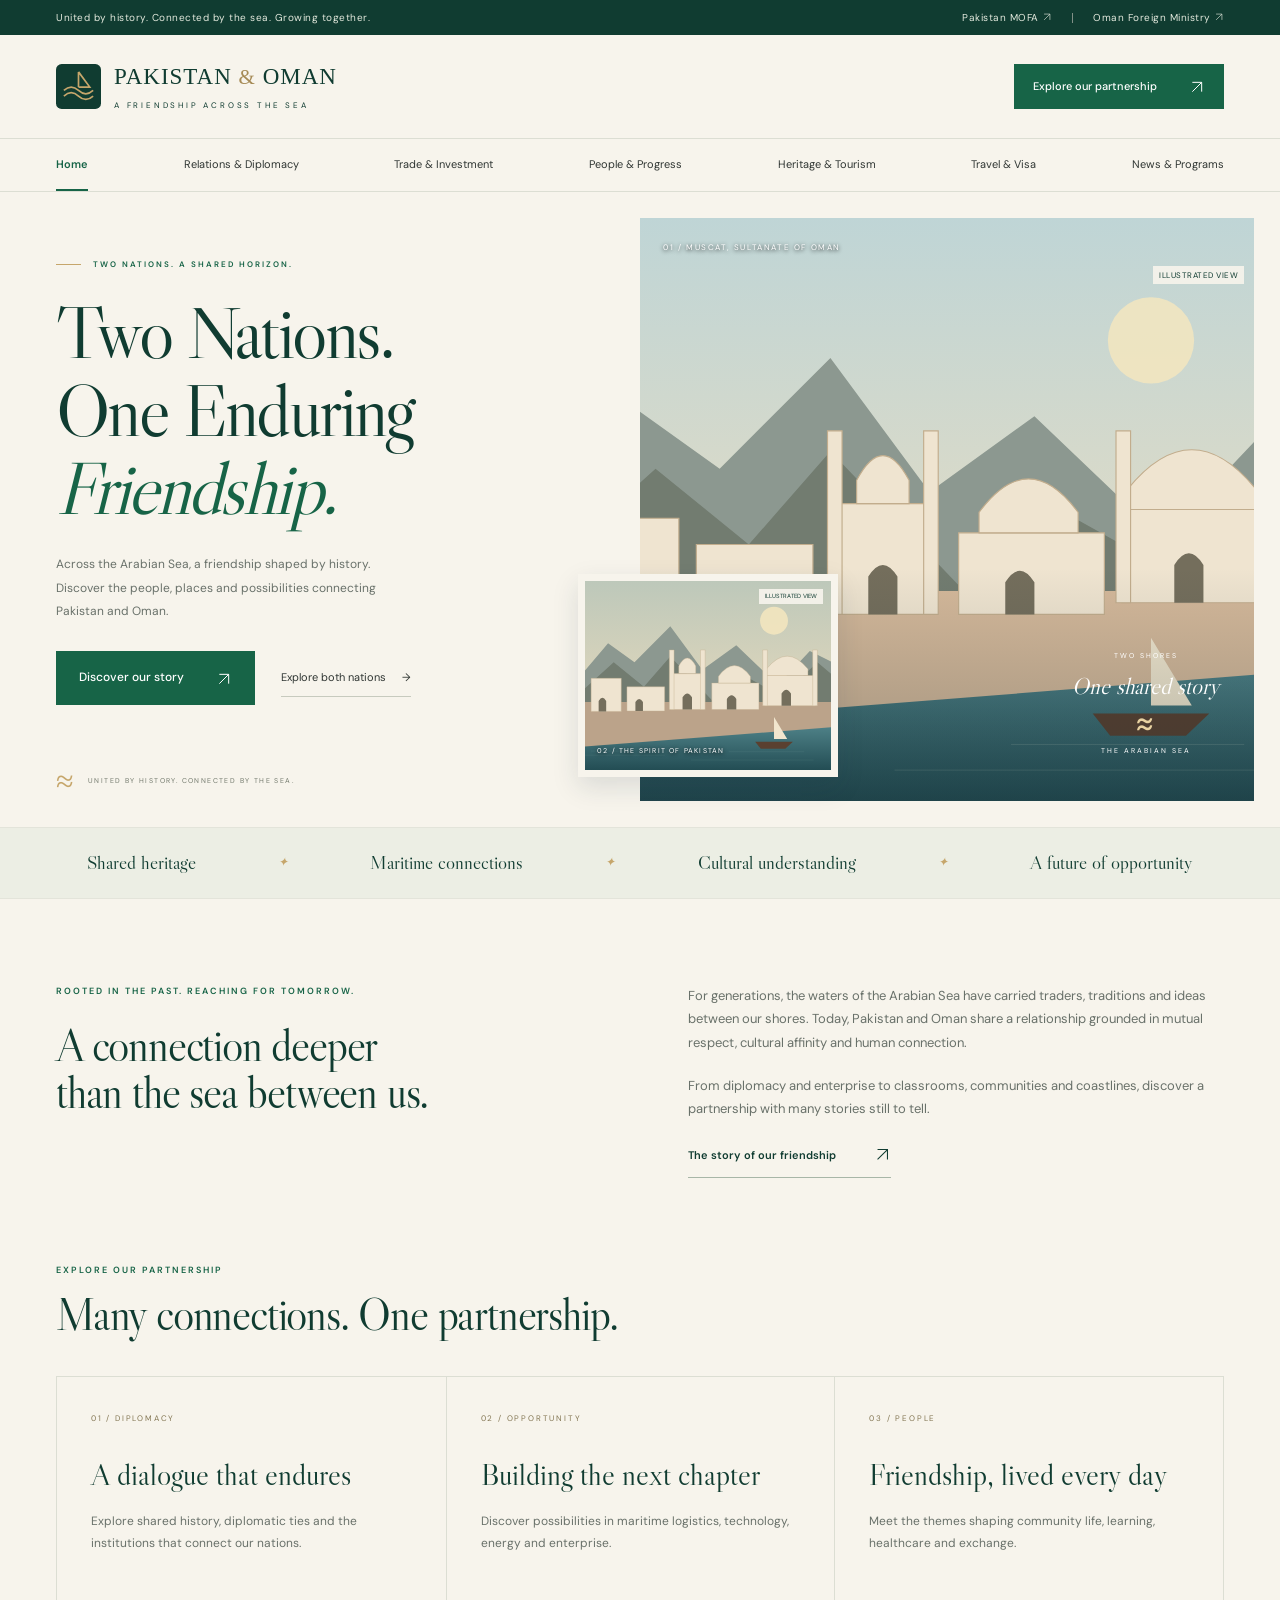
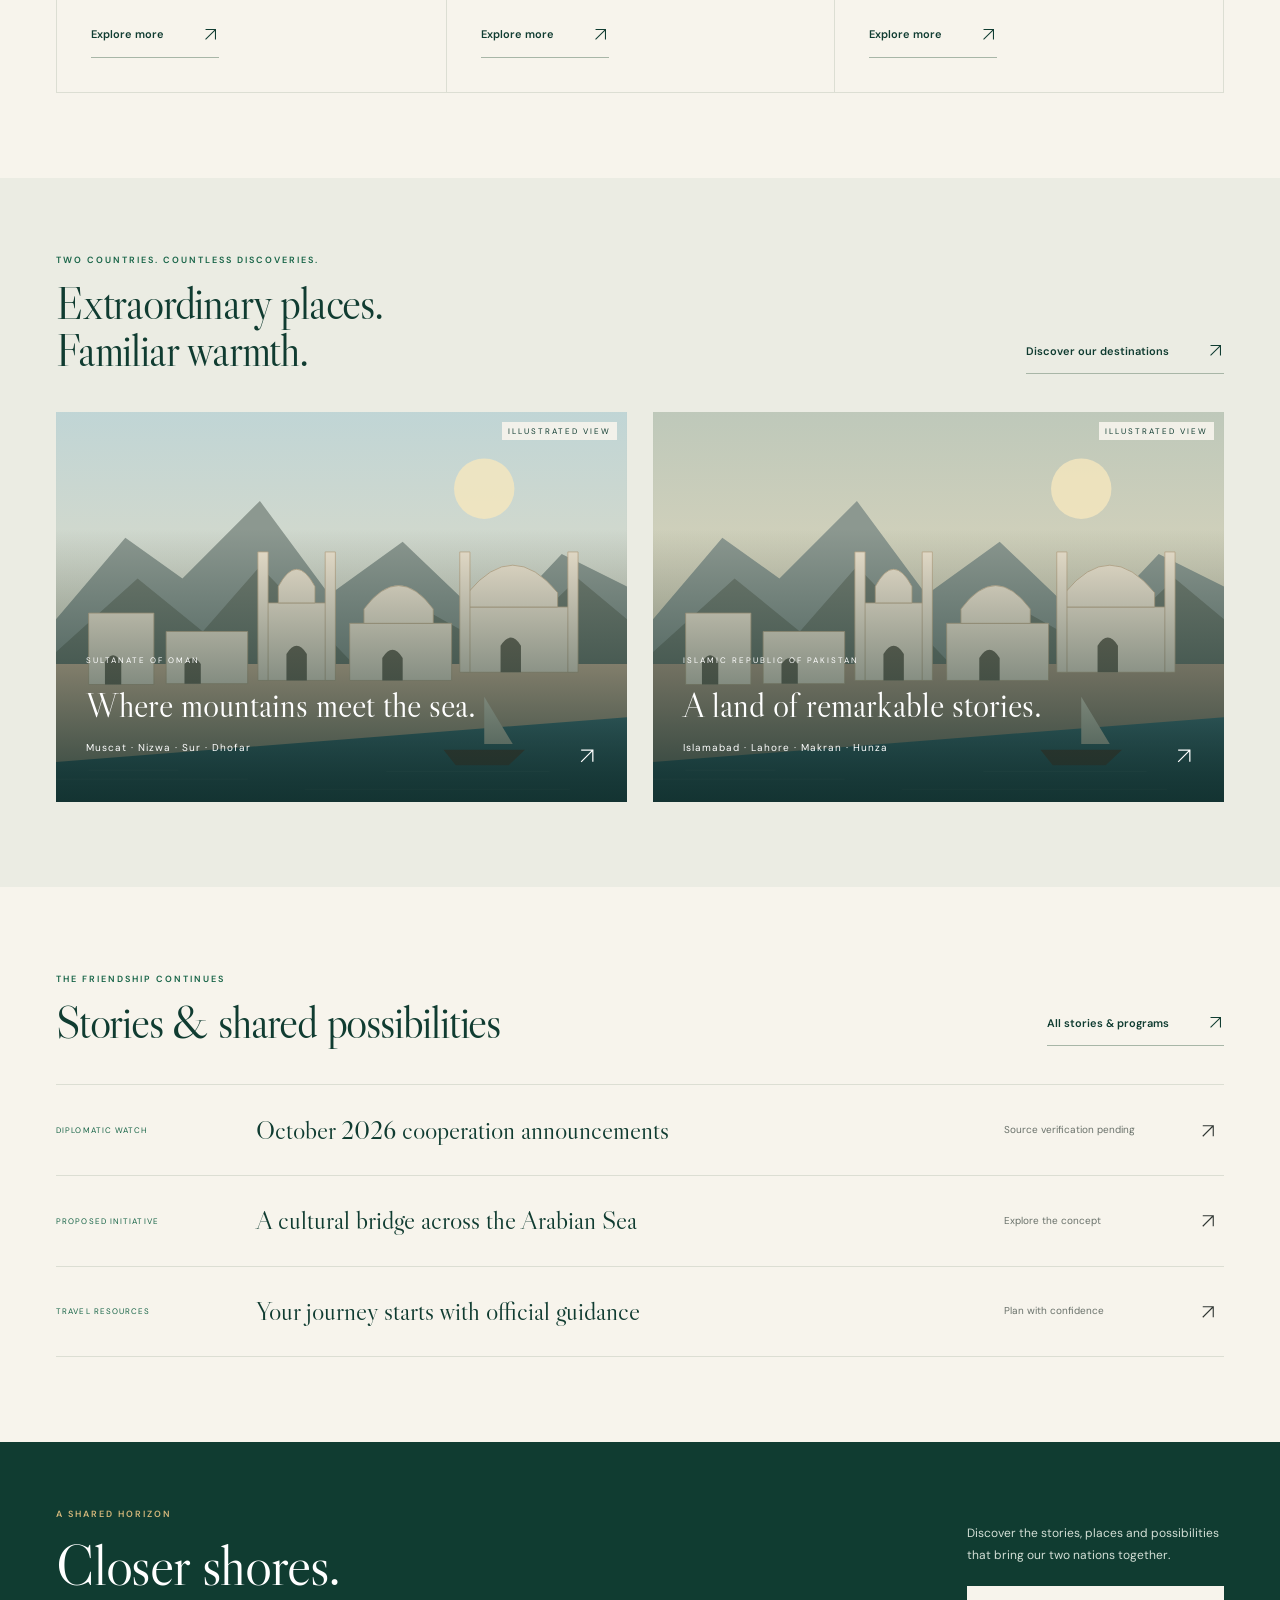
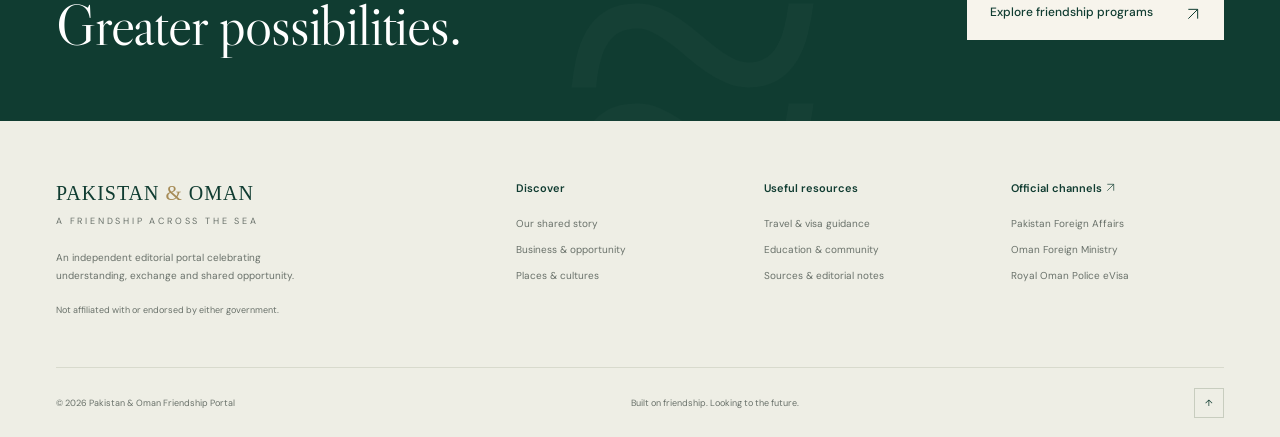
==== index.html @ 0f3b19cf "Build seven-page Pakistan–Oman friendship portal" ====
<!doctype html><html lang="en"><head><meta charset="utf-8"><meta name="viewport" content="width=device-width,initial-scale=1"><meta name="description" content="Explore Pakistan and Oman: shared history, culture, travel and opportunities across the Arabian Sea."><meta name="theme-color" content="#103C31"><title>A Friendship Across the Sea | Pakistan & Oman</title><link rel="icon" href="assets/favicon.svg" type="image/svg+xml"><link rel="preconnect" href="https://fonts.googleapis.com"><link rel="preconnect" href="https://fonts.gstatic.com" crossorigin><link href="https://fonts.googleapis.com/css2?family=DM+Sans:wght@400;450;500;600;700&family=Libre+Caslon+Display&display=swap" rel="stylesheet"><link rel="stylesheet" href="assets/style.css"><script src="assets/site.js" defer></script></head><body><a class="skip" href="#main">Skip to content</a><div class="topbar"><div class="wrap"><span>United by history. Connected by the sea. Growing together.</span><span class="official"><a href="https://mofa.gov.pk/">Pakistan MOFA <svg class="arrow-icon" viewBox="0 0 24 24" aria-hidden="true" fill="none" stroke="currentColor" stroke-width="1.5"><path d="M5 19 19 5M5 5h14v14"/></svg></a><i></i><a href="https://www.fm.gov.om/">Oman Foreign Ministry <svg class="arrow-icon" viewBox="0 0 24 24" aria-hidden="true" fill="none" stroke="currentColor" stroke-width="1.5"><path d="M5 19 19 5M5 5h14v14"/></svg></a></span></div></div><header><div class="wrap masthead"><a class="brand" href="index.html" aria-label="Pakistan and Oman home"><img src="assets/favicon.svg" width="45" height="45" alt=""><span>PAKISTAN <em>&</em> OMAN<small>A FRIENDSHIP ACROSS THE SEA</small></span></a><a class="button header-cta" href="relations.html">Explore our partnership <span><svg class="arrow-icon" viewBox="0 0 24 24" aria-hidden="true" fill="none" stroke="currentColor" stroke-width="1.5"><path d="M5 19 19 5M5 5h14v14"/></svg></span></a><button class="menu-button" aria-expanded="false" aria-controls="navigation">Menu <span>☰</span></button></div><nav id="navigation" aria-label="Main navigation"><div class="wrap"><a href="index.html" aria-current="page">Home</a><a href="relations.html">Relations & Diplomacy</a><a href="trade.html">Trade & Investment</a><a href="people.html">People & Progress</a><a href="heritage.html">Heritage & Tourism</a><a href="travel.html">Travel & Visa</a><a href="news.html">News & Programs</a></div></nav></header><main id="main"><section class="hero"><div class="hero-copy"><p class="eyebrow"><span class="line"></span> TWO NATIONS. A SHARED HORIZON.</p><h1>Two Nations.<br>One Enduring<br><em>Friendship.</em></h1><p>Across the Arabian Sea, a friendship shaped by history.<br class="desktop"> Discover the people, places and possibilities connecting<br class="desktop"> Pakistan and Oman.</p><div class="hero-buttons"><a class="button" href="relations.html">Discover our story <span><svg class="arrow-icon" viewBox="0 0 24 24" aria-hidden="true" fill="none" stroke="currentColor" stroke-width="1.5"><path d="M5 19 19 5M5 5h14v14"/></svg></span></a><a class="plain-link" href="heritage.html">Explore both nations <span>→</span></a></div><div class="hero-note"><span class="mini-wave">≈</span><span>UNITED BY HISTORY. CONNECTED BY THE SEA.</span></div></div><div class="hero-visual"><img class="hero-main" src="https://images.unsplash.com/photo-1505415879449-f158638f1af7?auto=format&fit=crop&w=1600&q=85" data-fallback="assets/oman-fallback.svg" alt="Muscat’s coastal architecture and surrounding mountains" width="1400" height="1000" loading="eager"><span class="photo-label">01 / MUSCAT, SULTANATE OF OMAN</span><div class="inset-photo"><img class="" src="https://images.unsplash.com/photo-1589320011103-19c648a3f6f3?auto=format&fit=crop&w=1600&q=85" data-fallback="assets/pakistan-fallback.svg" alt="Architecture and landscape of Pakistan" width="1400" height="1000" loading="eager"><span>02 / THE SPIRIT OF PAKISTAN</span></div><div class="sea-stamp">TWO SHORES<br><b>One shared story</b><span>≈</span>THE ARABIAN SEA</div></div></section><div class="values-strip"><div class="wrap"><span>Shared heritage</span><i>✦</i><span>Maritime connections</span><i>✦</i><span>Cultural understanding</span><i>✦</i><span>A future of opportunity</span></div></div><section class="section wrap story"><div><p class="eyebrow">ROOTED IN THE PAST. REACHING FOR TOMORROW.</p><h2>A connection deeper<br>than the sea between us.</h2></div><div><p>For generations, the waters of the Arabian Sea have carried traders, traditions and ideas between our shores. Today, Pakistan and Oman share a relationship grounded in mutual respect, cultural affinity and human connection.</p><p>From diplomacy and enterprise to classrooms, communities and coastlines, discover a partnership with many stories still to tell.</p><a class="text-link" href="relations.html">The story of our friendship <span><svg class="arrow-icon" viewBox="0 0 24 24" aria-hidden="true" fill="none" stroke="currentColor" stroke-width="1.5"><path d="M5 19 19 5M5 5h14v14"/></svg></span></a></div></section><section class="section wrap"><div class="section-heading"><div><p class="eyebrow">EXPLORE OUR PARTNERSHIP</p><h2>Many connections. One partnership.</h2></div></div><div class="cards"><article class="topic-card"><span class="card-number">01 / DIPLOMACY</span><h3>A dialogue that endures</h3><p>Explore shared history, diplomatic ties and the institutions that connect our nations.</p><a class="text-link" href="relations.html">Explore more <span><svg class="arrow-icon" viewBox="0 0 24 24" aria-hidden="true" fill="none" stroke="currentColor" stroke-width="1.5"><path d="M5 19 19 5M5 5h14v14"/></svg></span></a></article><article class="topic-card"><span class="card-number">02 / OPPORTUNITY</span><h3>Building the next chapter</h3><p>Discover possibilities in maritime logistics, technology, energy and enterprise.</p><a class="text-link" href="trade.html">Explore more <span><svg class="arrow-icon" viewBox="0 0 24 24" aria-hidden="true" fill="none" stroke="currentColor" stroke-width="1.5"><path d="M5 19 19 5M5 5h14v14"/></svg></span></a></article><article class="topic-card"><span class="card-number">03 / PEOPLE</span><h3>Friendship, lived every day</h3><p>Meet the themes shaping community life, learning, healthcare and exchange.</p><a class="text-link" href="people.html">Explore more <span><svg class="arrow-icon" viewBox="0 0 24 24" aria-hidden="true" fill="none" stroke="currentColor" stroke-width="1.5"><path d="M5 19 19 5M5 5h14v14"/></svg></span></a></article></div></section><section class="destination-section"><div class="wrap"><div class="section-heading"><div><p class="eyebrow">TWO COUNTRIES. COUNTLESS DISCOVERIES.</p><h2>Extraordinary places.<br>Familiar warmth.</h2></div><a class="text-link" href="heritage.html">Discover our destinations <span><svg class="arrow-icon" viewBox="0 0 24 24" aria-hidden="true" fill="none" stroke="currentColor" stroke-width="1.5"><path d="M5 19 19 5M5 5h14v14"/></svg></span></a></div><div class="destination-grid"><a class="destination" href="heritage.html#oman"><img class="" src="https://images.unsplash.com/photo-1505415879449-f158638f1af7?auto=format&fit=crop&w=1600&q=85" data-fallback="assets/oman-fallback.svg" alt="Muscat’s coastal architecture and surrounding mountains" width="1400" height="1000" loading="lazy"><div><span>SULTANATE OF OMAN</span><h3>Where mountains meet the sea.</h3><p>Muscat · Nizwa · Sur · Dhofar <b><svg class="arrow-icon" viewBox="0 0 24 24" aria-hidden="true" fill="none" stroke="currentColor" stroke-width="1.5"><path d="M5 19 19 5M5 5h14v14"/></svg></b></p></div></a><a class="destination" href="heritage.html#pakistan"><img class="" src="https://images.unsplash.com/photo-1589320011103-19c648a3f6f3?auto=format&fit=crop&w=1600&q=85" data-fallback="assets/pakistan-fallback.svg" alt="Architecture and landscape of Pakistan" width="1400" height="1000" loading="lazy"><div><span>ISLAMIC REPUBLIC OF PAKISTAN</span><h3>A land of remarkable stories.</h3><p>Islamabad · Lahore · Makran · Hunza <b><svg class="arrow-icon" viewBox="0 0 24 24" aria-hidden="true" fill="none" stroke="currentColor" stroke-width="1.5"><path d="M5 19 19 5M5 5h14v14"/></svg></b></p></div></a></div></div></section><section class="section wrap"><div class="section-heading"><div><p class="eyebrow">THE FRIENDSHIP CONTINUES</p><h2>Stories & shared possibilities</h2></div><a class="text-link" href="news.html">All stories & programs <span><svg class="arrow-icon" viewBox="0 0 24 24" aria-hidden="true" fill="none" stroke="currentColor" stroke-width="1.5"><path d="M5 19 19 5M5 5h14v14"/></svg></span></a></div><div class="news-list"><a href="news.html#agreement"><span class="news-type">DIPLOMATIC WATCH</span><h3>October 2026 cooperation announcements</h3><span>Source verification pending</span><b><svg class="arrow-icon" viewBox="0 0 24 24" aria-hidden="true" fill="none" stroke="currentColor" stroke-width="1.5"><path d="M5 19 19 5M5 5h14v14"/></svg></b></a><a href="news.html#programs"><span class="news-type">PROPOSED INITIATIVE</span><h3>A cultural bridge across the Arabian Sea</h3><span>Explore the concept</span><b><svg class="arrow-icon" viewBox="0 0 24 24" aria-hidden="true" fill="none" stroke="currentColor" stroke-width="1.5"><path d="M5 19 19 5M5 5h14v14"/></svg></b></a><a href="travel.html"><span class="news-type">TRAVEL RESOURCES</span><h3>Your journey starts with official guidance</h3><span>Plan with confidence</span><b><svg class="arrow-icon" viewBox="0 0 24 24" aria-hidden="true" fill="none" stroke="currentColor" stroke-width="1.5"><path d="M5 19 19 5M5 5h14v14"/></svg></b></a></div></section></main><section class="closing"><div class="wrap"><div><p class="eyebrow">A SHARED HORIZON</p><h2>Closer shores.<br>Greater possibilities.</h2></div><div><p>Discover the stories, places and possibilities<br>that bring our two nations together.</p><a class="button light" href="news.html#programs">Explore friendship programs <span><svg class="arrow-icon" viewBox="0 0 24 24" aria-hidden="true" fill="none" stroke="currentColor" stroke-width="1.5"><path d="M5 19 19 5M5 5h14v14"/></svg></span></a></div></div></section><footer><div class="wrap footer-grid"><div><a class="brand" href="index.html"><span>PAKISTAN <em>&</em> OMAN<small>A FRIENDSHIP ACROSS THE SEA</small></span></a><p>An independent editorial portal celebrating<br>understanding, exchange and shared opportunity.</p><small>Not affiliated with or endorsed by either government.</small></div><div><h3>Discover</h3><a href="relations.html">Our shared story</a><a href="trade.html">Business & opportunity</a><a href="heritage.html">Places & cultures</a></div><div><h3>Useful resources</h3><a href="travel.html">Travel & visa guidance</a><a href="people.html">Education & community</a><a href="news.html#sources">Sources & editorial notes</a></div><div><h3>Official channels <svg class="arrow-icon" viewBox="0 0 24 24" aria-hidden="true" fill="none" stroke="currentColor" stroke-width="1.5"><path d="M5 19 19 5M5 5h14v14"/></svg></h3><a href="https://mofa.gov.pk/">Pakistan Foreign Affairs</a><a href="https://www.fm.gov.om/">Oman Foreign Ministry</a><a href="https://evisa.rop.gov.om/">Royal Oman Police eVisa</a></div></div><div class="wrap footer-bottom"><span>© 2026 Pakistan & Oman Friendship Portal</span><span>Built on friendship. Looking to the future.</span><button class="back-top" aria-label="Back to top">↑</button></div></footer></body></html>
---- assets/style.css ----
:root{--green:#176447;--dark:#103c31;--ivory:#f7f4ec;--gold:#c6a66b;--navy:#172c43;--text:#303633;--muted:#69716a;--line:#dcded3;--serif:'Libre Caslon Display',Georgia,serif;--sans:'DM Sans',Arial,sans-serif}*{box-sizing:border-box}html{scroll-behavior:smooth;scroll-padding-top:25px}body{margin:0;background:var(--ivory);color:var(--text);font-family:var(--sans);font-size:15px;line-height:1.8}a{color:inherit;text-decoration:none}button,input{font:inherit}button,a,input{touch-action:manipulation}button{cursor:pointer}a:focus-visible,button:focus-visible,input:focus-visible,summary:focus-visible{outline:3px solid var(--gold);outline-offset:5px}a:hover{color:var(--green)}p{margin:0 0 20px}h1,h2,h3{font-weight:400;line-height:1.05;margin:0;font-family:var(--serif);color:var(--dark)}h1{font-size:clamp(56px,5.8vw,90px);letter-spacing:-2.6px}h2{font-size:clamp(38px,3.5vw,56px);letter-spacing:-1.2px}h3{font-size:30px;line-height:1.2}small{font-size:11px}.wrap{width:calc(100% - 112px);max-width:1320px;margin:auto}.skip{position:fixed;top:-100px;left:20px;padding:10px;background:white;z-index:100}.skip:focus{top:10px}.topbar{background:var(--dark);color:#e4eade;font-size:10px;letter-spacing:.5px}.topbar .wrap{display:flex;justify-content:space-between;align-items:center;min-height:35px}.official{display:flex;gap:20px;align-items:center}.official i{height:10px;width:1px;background:#819087}.official a:hover{color:#dbc28e}.masthead{display:flex;justify-content:space-between;align-items:center;min-height:103px}.brand{display:flex;align-items:center;gap:13px;line-height:1.2;font-family:Georgia,serif;font-size:23px;letter-spacing:1px;color:var(--dark)}.brand img{border-radius:0}.brand em{color:#a68b56;font-style:normal;font-size:21px}.brand small{display:block;font:8px var(--sans);letter-spacing:2.8px;margin-top:9px}.button{display:inline-flex;align-items:center;justify-content:space-between;gap:32px;background:var(--green);color:white;font-size:12px;font-weight:500;padding:15px 22px;border:1px solid var(--green);transition:background .2s}.button:hover{background:var(--dark);color:white}.button span{font-size:19px;line-height:1}.header-cta{font-size:11px;padding:12px 18px}nav{border-top:1px solid var(--line);border-bottom:1px solid var(--line)}nav .wrap{display:flex;justify-content:space-between;gap:16px}nav a{font-size:11px;padding:16px 0;position:relative;white-space:nowrap}nav a[aria-current]{color:var(--green);font-weight:600}nav a[aria-current]:after{position:absolute;bottom:0;left:0;right:0;height:2px;background:var(--green);content:''}.menu-button{display:none}.hero{max-width:1600px;margin:auto;display:grid;grid-template-columns:1fr 1fr;min-height:635px;overflow:hidden}.hero-copy{padding:66px 30px 30px max(56px,calc((100vw - 1320px)/2));display:flex;flex-direction:column;align-items:flex-start}.eyebrow{font-size:9px;font-weight:600;letter-spacing:2px;line-height:1.7;color:var(--green);margin-bottom:23px}.hero .eyebrow{font-size:8px;display:flex;gap:12px;align-items:center}.line{height:1px;width:25px;background:var(--gold)}.hero h1{margin:0 0 25px}.hero h1 em{font-weight:400;color:var(--green)}.hero-copy>p:not(.eyebrow){font-size:12px;line-height:1.95;color:var(--muted)}.hero-buttons{display:flex;align-items:center;gap:26px;margin-top:8px}.plain-link{font-size:11px;border-bottom:1px solid #c7cabe;padding:8px 0;display:flex;gap:16px}.hero-note{display:flex;gap:13px;align-items:center;font-size:7px;letter-spacing:1.4px;margin-top:auto;padding-top:28px;color:#737a6d}.mini-wave{font-family:Georgia;font-size:32px;color:var(--gold);line-height:1}.hero-visual{position:relative;margin:26px 26px 26px 0;min-height:580px;background:#aac0b6}.hero-main{width:100%;height:100%;position:absolute;object-fit:cover}.hero-visual:after{content:'';position:absolute;inset:0;background:linear-gradient(transparent 60%,#152b304a);pointer-events:none}.photo-label{position:absolute;top:22px;left:23px;color:#fff;font-size:8px;letter-spacing:1.6px;text-shadow:0 1px 4px #000;z-index:1}.inset-photo{position:absolute;left:-62px;bottom:24px;width:260px;height:203px;border:7px solid var(--ivory);z-index:2;box-shadow:0 10px 25px #172c4320}.inset-photo img{width:100%;height:100%;object-fit:cover}.inset-photo span{position:absolute;bottom:12px;left:12px;font-size:7px;letter-spacing:1.2px;color:#fff;text-shadow:0 1px 4px #000}.sea-stamp{position:absolute;bottom:43px;right:35px;z-index:2;display:flex;align-items:center;flex-direction:column;color:white;font-size:7px;letter-spacing:2px}.sea-stamp b{font:italic 23px var(--serif);letter-spacing:0;margin-top:9px}.sea-stamp span{font-size:35px;color:#e9d3a2;line-height:1.3}.values-strip{background:#eceee4;border-top:1px solid #e3e4da;border-bottom:1px solid #e3e4da}.values-strip .wrap{min-height:70px;display:flex;justify-content:space-around;align-items:center;gap:20px}.values-strip span{font:19px var(--serif);color:var(--dark)}.values-strip i{color:var(--gold);font-size:12px}.section{padding-top:85px;padding-bottom:85px}.story{display:grid;grid-template-columns:1fr 1fr;gap:95px}.story p{font-size:13px;color:var(--muted)}.story .eyebrow{font-size:9px;color:var(--green)}.story h2{margin-bottom:25px}.text-link{font-size:11px;font-weight:600;display:inline-flex;gap:38px;align-items:center;border-bottom:1px solid #a8b6a7;padding-bottom:6px;color:var(--dark)}.text-link span{font-size:17px}.section-heading{display:flex;align-items:flex-end;justify-content:space-between;gap:35px;margin-bottom:38px}.section-heading .eyebrow{margin-bottom:12px}.cards{display:grid;grid-template-columns:repeat(3,1fr);border:1px solid var(--line)}.topic-card{padding:34px;display:flex;align-items:flex-start;flex-direction:column;min-height:315px}.topic-card+.topic-card{border-left:1px solid var(--line)}.card-number{font-size:8px;letter-spacing:1.8px;color:#837653;margin-bottom:32px}.topic-card h3{font-size:30px;margin-bottom:18px}.topic-card p{font-size:12px;color:var(--muted);margin-bottom:25px}.topic-card .text-link{margin-top:auto}.story+.section{padding-top:0}.destination-section{padding:75px 0 85px;background:#ebece3}.destination-grid{display:grid;grid-template-columns:1fr 1fr;gap:26px}.destination{position:relative;overflow:hidden;min-height:390px;background:#3d6057;color:white}.destination img{position:absolute;width:100%;height:100%;object-fit:cover;transition:transform .6s}.destination:hover img{transform:scale(1.035)}.destination:after{content:'';position:absolute;inset:0;background:linear-gradient(transparent 30%,#102e2bd9)}.destination>div{position:absolute;bottom:27px;left:30px;right:30px;z-index:1}.destination span{font-size:8px;letter-spacing:2px}.destination h3{font-size:34px;margin:13px 0;color:white}.destination p{font-size:10px;margin:0;letter-spacing:1px}.destination b{float:right;font-size:20px}.destination:hover{color:white}.news-list{border-top:1px solid var(--line)}.news-list>a{display:grid;grid-template-columns:180px 1fr 175px 25px;gap:20px;align-items:center;padding:25px 0;border-bottom:1px solid var(--line)}.news-type{font-size:8px;letter-spacing:1.1px;color:var(--green)}.news-list h3{font-size:26px}.news-list a>span:nth-last-child(2){font-size:10px;color:var(--muted)}.news-list b{font-size:22px;font-weight:400}.closing{background:var(--dark);color:#d3dfd6;padding:65px 0;position:relative;overflow:hidden}.closing:after{content:'≈';font-family:Georgia;position:absolute;font-size:500px;color:#ffffff05;right:35%;top:-200px;pointer-events:none}.closing .wrap{display:flex;align-items:center;justify-content:space-between;position:relative;z-index:1}.closing .eyebrow{color:#d3b77b;margin-bottom:14px}.closing h2{color:white;font-size:57px}.closing p:not(.eyebrow){font-size:12px}.light{background:var(--ivory);color:var(--dark);border-color:var(--ivory)}.light:hover{background:#e4dbc4;color:var(--dark)}footer{background:#eeeee5;padding-top:60px}.footer-grid{display:grid;grid-template-columns:2fr 1fr 1fr 1fr;gap:35px;padding-bottom:45px}.footer-grid .brand{font-size:20px}.footer-grid p{font-size:10px;color:var(--muted);margin:22px 0 10px}.footer-grid small{font-size:9px;color:var(--muted)}.footer-grid h3{font:600 11px var(--sans);margin-bottom:20px}.footer-grid>div>a:not(.brand){display:block;font-size:10px;color:var(--muted);margin:8px 0}.footer-bottom{border-top:1px solid #d8dacd;min-height:70px;display:flex;align-items:center;justify-content:space-between;font-size:9px;color:var(--muted)}.back-top{background:transparent;border:1px solid #c8cdbf;width:30px;height:30px;color:var(--dark)}.page-intro{padding-top:75px;padding-bottom:65px}.page-intro h1{font-size:clamp(54px,6.3vw,88px);margin-bottom:30px}.lead{font-size:17px;color:var(--muted);max-width:700px}.feature-split{display:grid;grid-template-columns:1fr 1fr;gap:70px;align-items:center;padding-bottom:35px}.feature-image{height:420px;background:#c6d5c9;position:relative}.feature-image img{width:100%;height:100%;object-fit:cover}.feature-split h2{margin-bottom:25px}.feature-split p:not(.eyebrow){font-size:13px;color:var(--muted)}.timeline{display:grid;grid-template-columns:repeat(3,1fr);gap:40px;margin-top:45px;border-top:1px solid var(--gold)}.timeline article{padding-top:25px;position:relative}.timeline article:before{content:'';position:absolute;top:-5px;left:0;background:var(--gold);width:9px;height:9px;border-radius:50%}.timeline span{font-size:10px;letter-spacing:2px;color:#927b4d}.timeline h3{margin:16px 0;font-size:28px}.timeline p{font-size:13px;color:var(--muted)}.notice{padding:35px 40px;border-left:3px solid var(--gold);background:#eeece1;margin-top:10px;margin-bottom:75px}.notice h2,.notice h3{margin-bottom:20px}.notice p{font-size:13px;max-width:950px;color:#5b645c}.notice p:last-child{margin-bottom:0}.notice .eyebrow{margin-bottom:12px}.band{background:#ebece3;padding:65px 0}.steps{padding-left:20px;margin:0;font-size:13px}.steps li{padding-left:10px;margin-bottom:20px}.steps b{display:block;color:var(--dark)}.faq{margin-top:32px;border-top:1px solid var(--line)}details{border-bottom:1px solid var(--line);padding:21px 0}summary{cursor:pointer;list-style:none;padding-right:35px;position:relative;font-size:16px;color:var(--dark)}summary::-webkit-details-marker{display:none}summary:after{content:'+';position:absolute;right:8px;top:0;font-size:22px;color:#7f896f}details[open] summary:after{content:'−'}details p{max-width:900px;margin:17px 30px 0 0;font-size:13px;color:var(--muted)}details a,.notice a,.source-box a,.story p a{color:var(--green);text-decoration:underline;text-underline-offset:3px}.filter-section{padding-bottom:20px}.filters{display:flex;gap:10px;margin-bottom:30px}.filters button{border:1px solid #c4cbbb;background:transparent;color:var(--dark);padding:10px 22px;font-size:11px}.filters .active{background:var(--dark);color:white;border-color:var(--dark)}[hidden]{display:none!important}.place-card{border:1px solid var(--line);background:#f9f7f1}.place-card img{width:100%;height:310px;object-fit:cover;display:block}.place-card>div{padding:30px}.place-card h2{font-size:39px;margin-bottom:20px}.place-card .eyebrow{margin-bottom:15px}.place-card p{font-size:13px;color:var(--muted)}.text-place{padding:38px}.place-index{font-size:9px;letter-spacing:2px;color:#8e7b51;display:block;margin-bottom:30px}.filter-status{font-size:11px;color:var(--muted);margin-top:20px}.visa-grid{display:grid;grid-template-columns:1fr 1fr;gap:25px;margin-bottom:45px}.visa-card{padding:45px;border:1px solid #ccd3c2}.visa-card h2{margin:25px 0}.visa-card p{font-size:13px;color:var(--muted)}.visa-card small{display:block;margin-top:15px;color:var(--muted);font-size:10px}.checklist{border-top:1px solid var(--line)}.checklist label{display:flex;align-items:flex-start;gap:15px;font-size:13px;padding:17px 0;border-bottom:1px solid var(--line);cursor:pointer}.checklist input{accent-color:var(--green);margin-top:5px;width:17px;height:17px;flex-shrink:0}.check-status{font-size:11px!important;margin-top:16px}.print-button{background:transparent;border-top:0;border-left:0;border-right:0;padding-left:0}.article-feature{display:grid;grid-template-columns:240px 1fr;gap:60px;padding-top:40px;padding-bottom:60px;border-top:1px solid var(--line)}.tag{display:inline-block;background:#eae5d4;color:#75623c;font-size:8px;letter-spacing:1px;padding:7px 10px}.article-meta p{font-size:10px;margin-top:20px;color:var(--muted)}.article-feature h2{margin-bottom:25px}.article-feature article>p:not(.lead):not(.eyebrow){font-size:14px;color:var(--muted)}.source-box{padding:25px;border:1px solid var(--line);margin-top:30px}.source-box h3{font-size:25px;margin-bottom:15px}.source-box a{display:block;font-size:12px;margin:5px 0}.section-description{max-width:650px;font-size:13px;color:var(--muted);margin:25px 0 30px}.fallback-badge{position:absolute;right:10px;top:10px;background:#f7f4eceb;color:var(--dark);padding:2px 6px;z-index:4;font-size:8px;letter-spacing:.5px}.place-card{position:relative}.hero-visual>.fallback-badge{top:48px}.inset-photo .fallback-badge{font-size:6px;top:8px;bottom:auto;left:auto;right:8px;color:var(--dark);text-shadow:none;letter-spacing:0}.image-fallback{object-fit:cover}
@media(min-width:1600px){.hero-copy{padding-left:100px}}@media(max-width:1100px){.wrap{width:calc(100% - 64px)}.hero-copy{padding-left:32px;padding-top:55px}.hero h1{font-size:72px}.hero-visual{margin-right:20px}.hero-buttons{gap:15px}.hero-buttons .button{gap:15px}.inset-photo{left:-25px;width:220px;height:180px}.sea-stamp{right:18px;bottom:225px}.desktop{display:none}.story{gap:50px}nav a{font-size:10px}.topic-card{padding:25px}.news-list>a{grid-template-columns:150px 1fr 130px 20px}.news-list h3{font-size:23px}.footer-grid{gap:20px}.brand{font-size:21px}}@media(max-width:800px){.topbar .wrap{justify-content:center;min-height:30px}.official{display:none}.masthead{min-height:82px}.header-cta{display:none}.menu-button{display:flex;gap:15px;align-items:center;background:transparent;border:0;color:var(--dark);font-size:12px}.menu-button span{font-size:21px}nav{display:none}nav.open{display:block}nav .wrap{flex-direction:column;gap:0;padding-top:8px;padding-bottom:8px}nav a{font-size:13px;padding:11px 0}nav a[aria-current]:after{right:auto;width:25px}.hero{grid-template-columns:1fr 1fr;min-height:560px}.hero h1{font-size:60px}.hero-copy{padding-top:40px;padding-right:18px}.hero-copy .eyebrow{font-size:7px;letter-spacing:1px}.hero-buttons{align-items:flex-start;flex-direction:column;gap:7px}.hero-note{font-size:6px}.hero-visual{min-height:520px;margin:18px 18px 18px 0}.inset-photo{width:180px;height:155px;left:-12px}.hero-copy>p:not(.eyebrow){font-size:11px}.values-strip .wrap{gap:10px}.values-strip span{font-size:15px}.values-strip i{font-size:8px}.section{padding-top:60px;padding-bottom:60px}.story{gap:35px}.story h2{font-size:37px}.cards{grid-template-columns:1fr}.topic-card{min-height:0;padding:28px}.topic-card+.topic-card{border-left:0;border-top:1px solid var(--line)}.card-number{margin-bottom:18px}.topic-card p{max-width:600px}.topic-card h3{font-size:31px}.section-heading{gap:20px}.section-heading>.text-link{white-space:nowrap;font-size:10px;gap:12px}.destination{min-height:340px}.destination>div{left:20px;right:20px}.destination h3{font-size:28px}.news-list>a{grid-template-columns:120px 1fr 20px;gap:12px}.news-list a>span:nth-last-child(2){display:none}.closing h2{font-size:46px}.closing .wrap{gap:30px}.footer-grid{grid-template-columns:2fr 1fr 1fr}.footer-grid>div:last-child{grid-column:2/4}.feature-split{gap:35px}.feature-image{height:360px}.feature-split h2{font-size:38px}.timeline{gap:25px}.timeline h3{font-size:25px}.visa-card{padding:28px}.visa-card .button{font-size:10px;padding:13px 14px;gap:10px}.article-feature{grid-template-columns:180px 1fr;gap:30px}.article-feature h2{font-size:39px}.page-intro{padding-top:55px;padding-bottom:50px}.place-card img{height:230px}.place-card>div,.text-place{padding:25px}.place-card h2{font-size:32px}.notice{padding:28px;margin-bottom:55px}}
@media(max-width:560px){.wrap{width:calc(100% - 40px)}.topbar{font-size:8px;letter-spacing:.2px}.brand{font-size:18px;gap:9px}.brand img{width:36px;height:36px}.brand small{font-size:6px;letter-spacing:2px;margin-top:6px}.brand em{font-size:17px}.masthead{min-height:76px}.hero{display:flex;flex-direction:column;overflow:visible}.hero-copy{padding:38px 20px 30px}.hero h1{font-size:68px;letter-spacing:-2px}.hero .eyebrow{font-size:7px;margin-bottom:21px}.hero-copy>p:not(.eyebrow){font-size:12px;max-width:340px}.hero-buttons{flex-direction:row;align-items:center;gap:18px}.hero-buttons .button{padding:13px 16px;font-size:10px}.plain-link{font-size:10px;gap:10px}.hero-note{margin-top:24px;padding-top:0;font-size:6px}.hero-visual{height:395px;min-height:0;margin:0 20px 30px 36px}.inset-photo{width:165px;height:145px;left:-16px;bottom:18px;border-width:5px}.sea-stamp{bottom:33px;right:20px}.sea-stamp b{font-size:20px}.sea-stamp{font-size:6px}.values-strip .wrap{display:grid;grid-template-columns:1fr 1fr;gap:13px;padding:19px 0;min-height:0}.values-strip i{display:none}.values-strip span{font-size:17px;text-align:center}.section{padding-top:48px;padding-bottom:48px}.story{grid-template-columns:1fr;gap:22px}.story h2{font-size:42px;margin-bottom:0}.story .eyebrow{font-size:8px}.section-heading{display:block;margin-bottom:28px}.section-heading>.text-link{margin-top:22px}.section-heading h2{font-size:41px}.cards{border-left:0;border-right:0}.topic-card{padding:27px 0}.topic-card h3{font-size:33px}.topic-card p{font-size:13px}.destination-section{padding:48px 0}.destination-grid{grid-template-columns:1fr;gap:20px}.destination{min-height:350px}.destination h3{font-size:32px}.news-list>a{grid-template-columns:1fr 20px;gap:8px;padding:22px 0}.news-type{grid-column:1}.news-list h3{font-size:27px}.news-list b{grid-column:2;grid-row:1/3}.closing{padding:45px 0}.closing .wrap{display:block}.closing h2{font-size:52px}.closing .wrap>div+div{margin-top:28px}.footer-grid{grid-template-columns:1fr 1fr;gap:30px 18px;padding-bottom:35px}.footer-grid>div:first-child{grid-column:1/3}.footer-grid>div:last-child{grid-column:auto}.footer-grid h3{font-size:10px}.footer-grid>div>a:not(.brand){font-size:10px}.footer-bottom{gap:15px;font-size:8px}.footer-bottom>span:nth-child(2){display:none}.page-intro{padding-top:43px;padding-bottom:36px}.page-intro h1{font-size:58px;letter-spacing:-1.8px}.page-intro .lead{font-size:15px}.feature-split{grid-template-columns:1fr;gap:30px}.feature-image{height:320px}.feature-split h2{font-size:43px}.timeline{grid-template-columns:1fr;border-top:0;border-left:1px solid var(--gold);padding-left:25px;gap:20px}.timeline article{padding:0}.timeline article:before{left:-30px;top:8px}.timeline h3{font-size:29px}.notice{padding:25px 22px;margin-bottom:45px}.notice h2{font-size:36px}.band{padding:45px 0}.visa-grid{grid-template-columns:1fr;gap:20px}.visa-card h2{font-size:45px}.visa-card .button{font-size:12px}.filters{gap:7px}.filters button{padding:9px 12px;font-size:10px}.place-card img{height:260px}.place-card h2{font-size:39px}.heritage-grid{gap:23px}.article-feature{grid-template-columns:1fr;gap:25px}.article-meta p{margin:12px 0}.article-feature h2{font-size:42px}.source-box{padding:20px}.section-description{margin-top:20px}summary{font-size:15px}.text-link{gap:24px}.hero-main{object-position:55% center}}
@media(prefers-reduced-motion:reduce){html{scroll-behavior:auto}*{transition:none!important;animation:none!important}}@media print{header,footer,.topbar,.closing,.print-button,.skip{display:none}.wrap{width:100%}.page-intro{padding:20px 0}.section{padding:20px 0}body{background:white;color:black}.checklist label{break-inside:avoid}.button{color:black;background:white}.visa-grid{break-inside:avoid}a[href^="http"]:after{content:' (' attr(href) ')';font-size:9px;word-break:break-all}}

.arrow-icon{display:inline-block;width:1em;height:1em;vertical-align:-.1em;flex-shrink:0}.button>.arrow-icon,.button span .arrow-icon{width:16px;height:16px}.news-list b .arrow-icon{width:18px;height:18px}
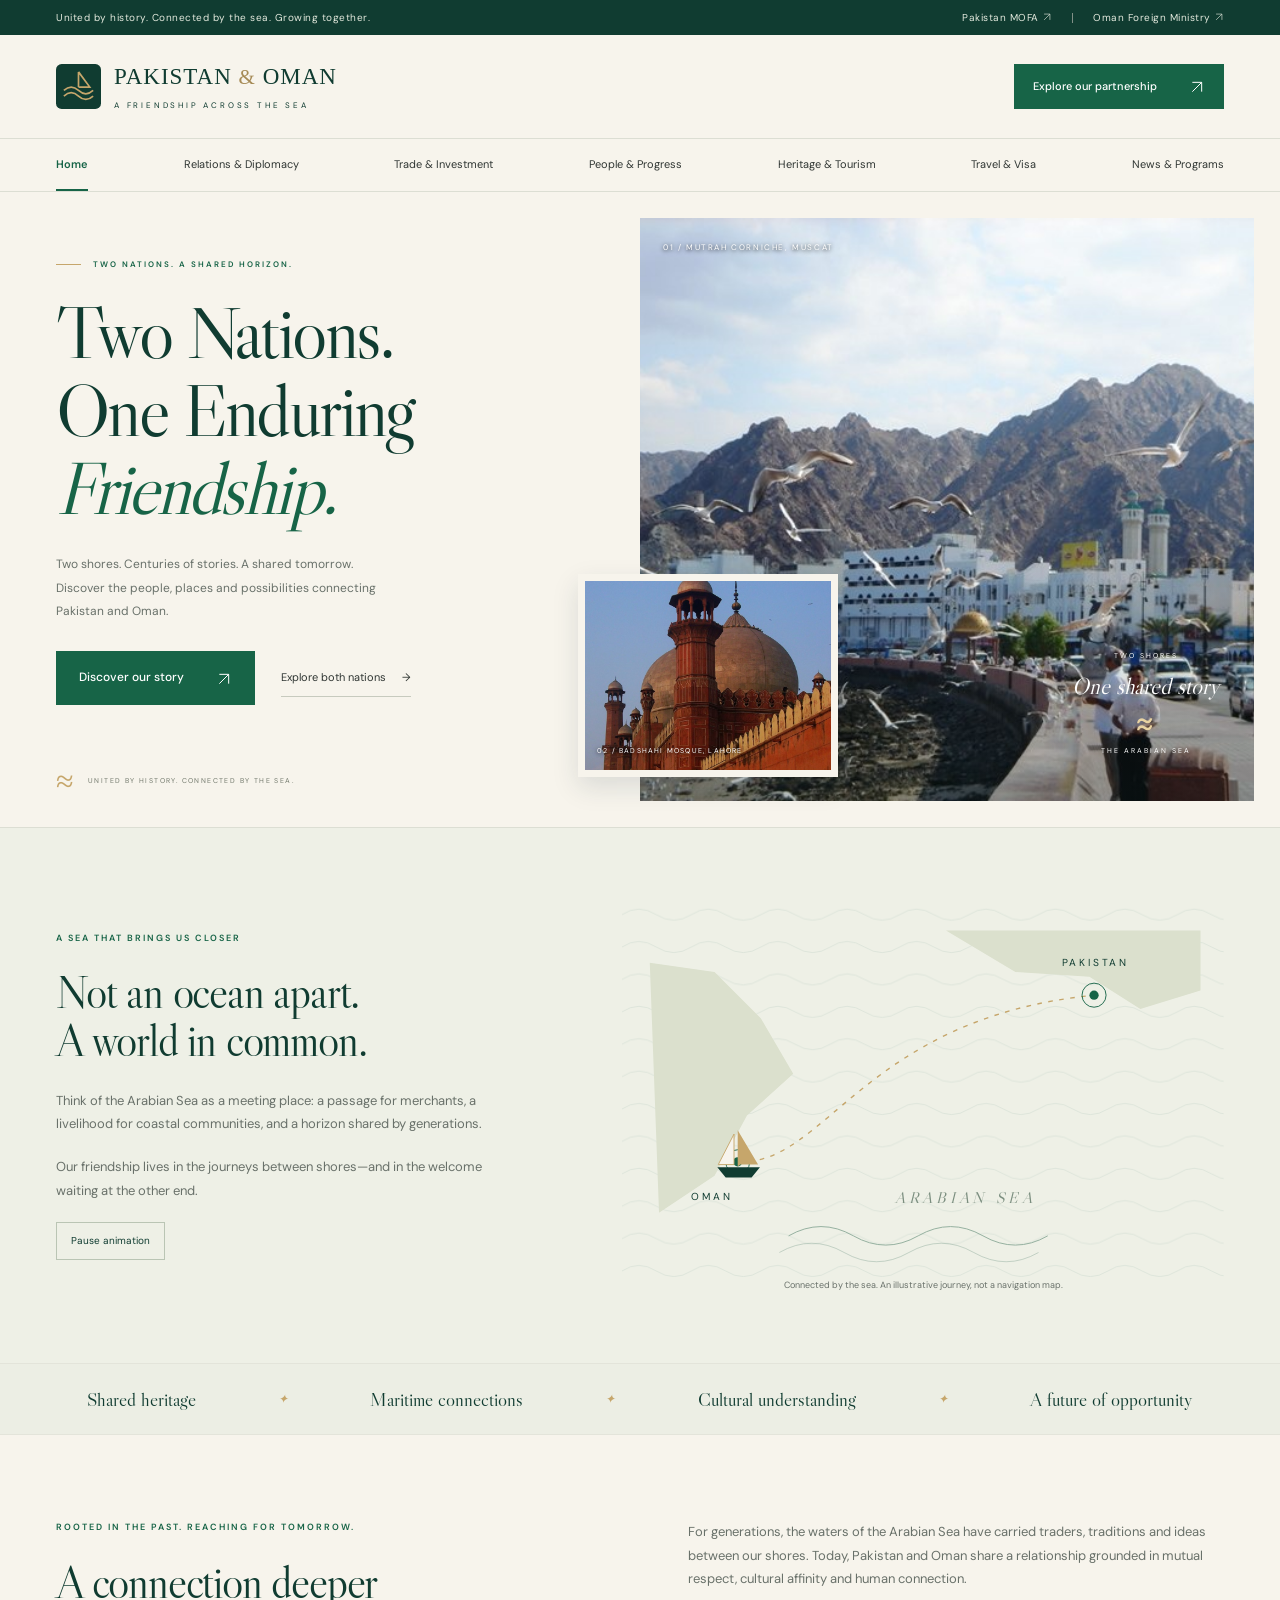
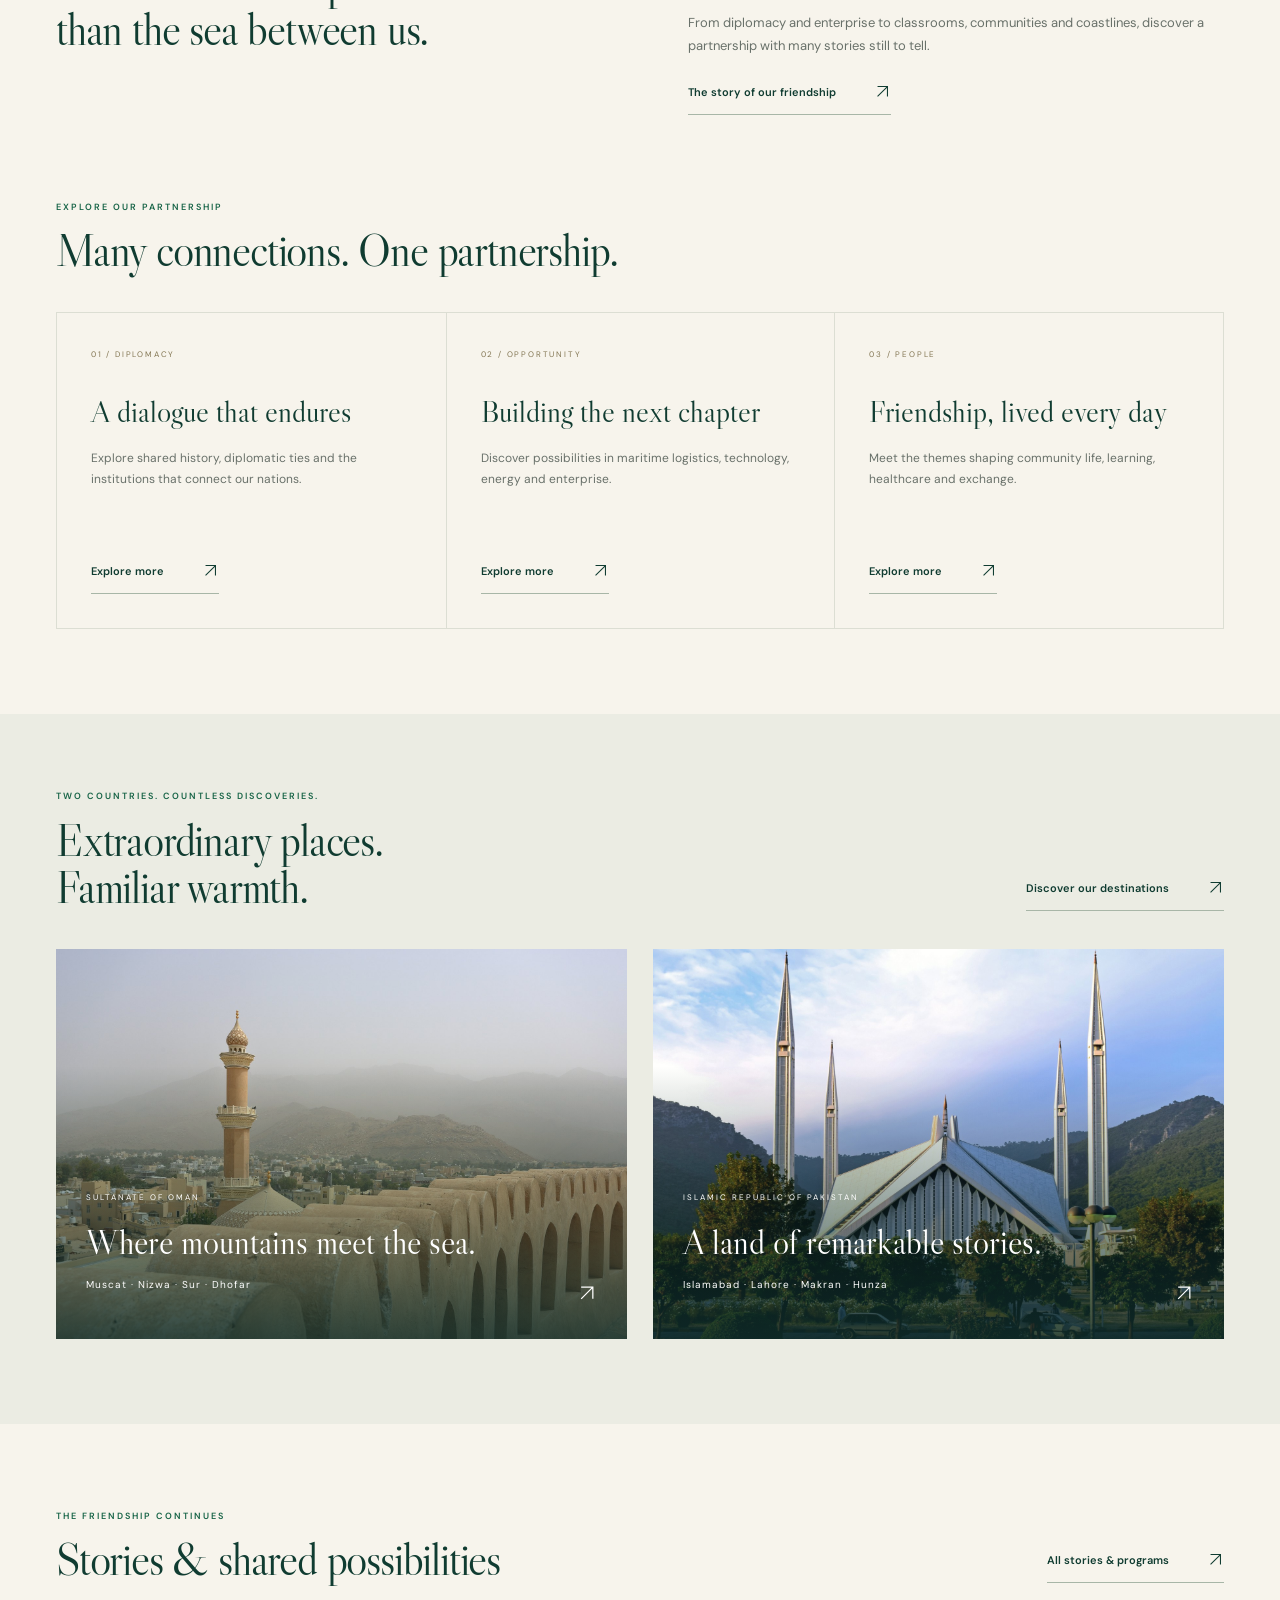
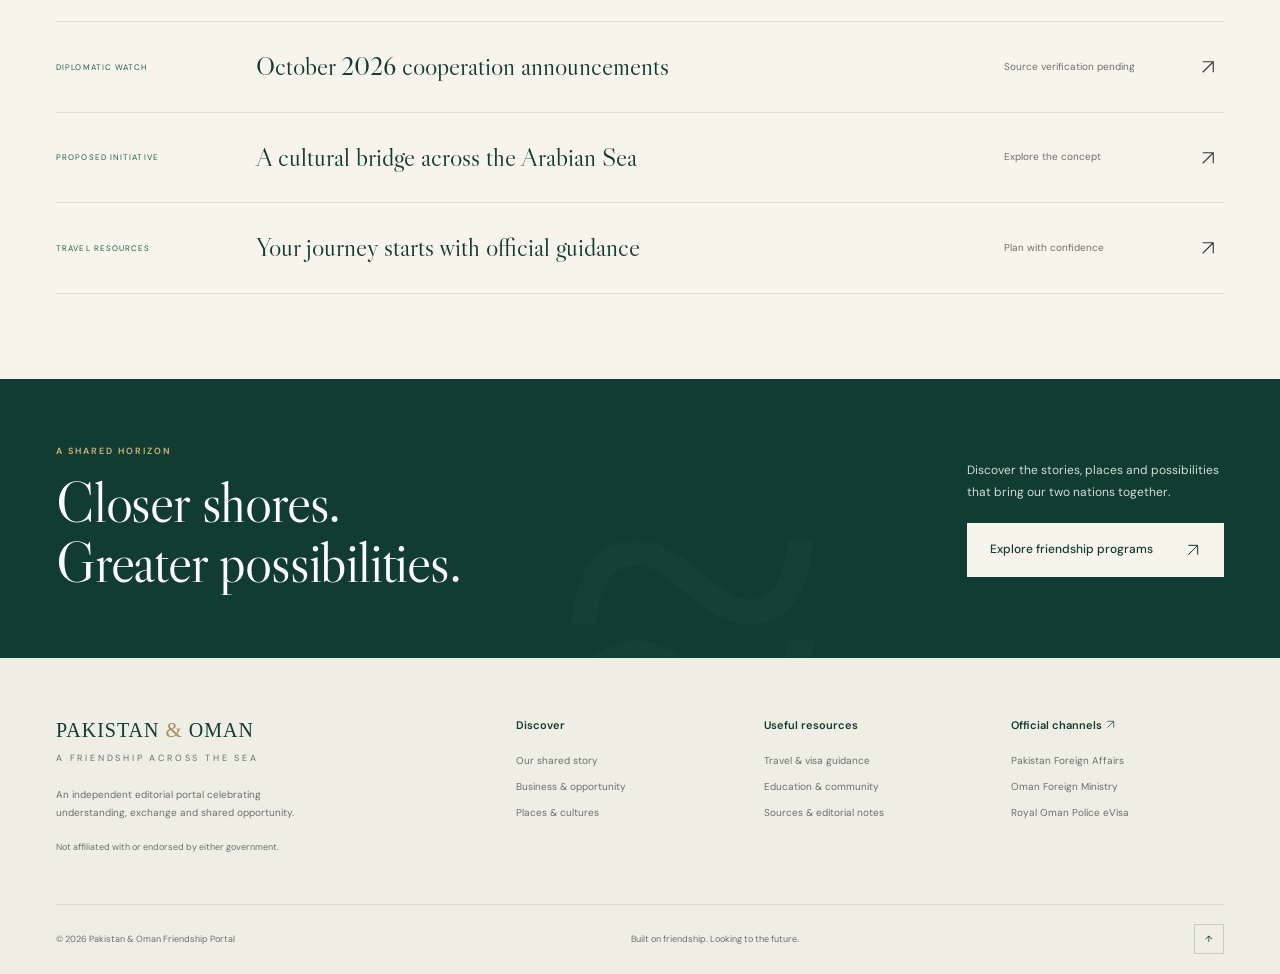
==== commit 996143a6: "Add licensed local photography and accessible maritime motion graphics" ====
--- a/index.html
+++ b/index.html
@@ -1 +1 @@
-<!doctype html><html lang="en"><head><meta charset="utf-8"><meta name="viewport" content="width=device-width,initial-scale=1"><meta name="description" content="Explore Pakistan and Oman: shared history, culture, travel and opportunities across the Arabian Sea."><meta name="theme-color" content="#103C31"><title>A Friendship Across the Sea | Pakistan & Oman</title><link rel="icon" href="assets/favicon.svg" type="image/svg+xml"><link rel="preconnect" href="https://fonts.googleapis.com"><link rel="preconnect" href="https://fonts.gstatic.com" crossorigin><link href="https://fonts.googleapis.com/css2?family=DM+Sans:wght@400;450;500;600;700&family=Libre+Caslon+Display&display=swap" rel="stylesheet"><link rel="stylesheet" href="assets/style.css"><script src="assets/site.js" defer></script></head><body><a class="skip" href="#main">Skip to content</a><div class="topbar"><div class="wrap"><span>United by history. Connected by the sea. Growing together.</span><span class="official"><a href="https://mofa.gov.pk/">Pakistan MOFA <svg class="arrow-icon" viewBox="0 0 24 24" aria-hidden="true" fill="none" stroke="currentColor" stroke-width="1.5"><path d="M5 19 19 5M5 5h14v14"/></svg></a><i></i><a href="https://www.fm.gov.om/">Oman Foreign Ministry <svg class="arrow-icon" viewBox="0 0 24 24" aria-hidden="true" fill="none" stroke="currentColor" stroke-width="1.5"><path d="M5 19 19 5M5 5h14v14"/></svg></a></span></div></div><header><div class="wrap masthead"><a class="brand" href="index.html" aria-label="Pakistan and Oman home"><img src="assets/favicon.svg" width="45" height="45" alt=""><span>PAKISTAN <em>&</em> OMAN<small>A FRIENDSHIP ACROSS THE SEA</small></span></a><a class="button header-cta" href="relations.html">Explore our partnership <span><svg class="arrow-icon" viewBox="0 0 24 24" aria-hidden="true" fill="none" stroke="currentColor" stroke-width="1.5"><path d="M5 19 19 5M5 5h14v14"/></svg></span></a><button class="menu-button" aria-expanded="false" aria-controls="navigation">Menu <span>☰</span></button></div><nav id="navigation" aria-label="Main navigation"><div class="wrap"><a href="index.html" aria-current="page">Home</a><a href="relations.html">Relations & Diplomacy</a><a href="trade.html">Trade & Investment</a><a href="people.html">People & Progress</a><a href="heritage.html">Heritage & Tourism</a><a href="travel.html">Travel & Visa</a><a href="news.html">News & Programs</a></div></nav></header><main id="main"><section class="hero"><div class="hero-copy"><p class="eyebrow"><span class="line"></span> TWO NATIONS. A SHARED HORIZON.</p><h1>Two Nations.<br>One Enduring<br><em>Friendship.</em></h1><p>Across the Arabian Sea, a friendship shaped by history.<br class="desktop"> Discover the people, places and possibilities connecting<br class="desktop"> Pakistan and Oman.</p><div class="hero-buttons"><a class="button" href="relations.html">Discover our story <span><svg class="arrow-icon" viewBox="0 0 24 24" aria-hidden="true" fill="none" stroke="currentColor" stroke-width="1.5"><path d="M5 19 19 5M5 5h14v14"/></svg></span></a><a class="plain-link" href="heritage.html">Explore both nations <span>→</span></a></div><div class="hero-note"><span class="mini-wave">≈</span><span>UNITED BY HISTORY. CONNECTED BY THE SEA.</span></div></div><div class="hero-visual"><img class="hero-main" src="https://images.unsplash.com/photo-1505415879449-f158638f1af7?auto=format&fit=crop&w=1600&q=85" data-fallback="assets/oman-fallback.svg" alt="Muscat’s coastal architecture and surrounding mountains" width="1400" height="1000" loading="eager"><span class="photo-label">01 / MUSCAT, SULTANATE OF OMAN</span><div class="inset-photo"><img class="" src="https://images.unsplash.com/photo-1589320011103-19c648a3f6f3?auto=format&fit=crop&w=1600&q=85" data-fallback="assets/pakistan-fallback.svg" alt="Architecture and landscape of Pakistan" width="1400" height="1000" loading="eager"><span>02 / THE SPIRIT OF PAKISTAN</span></div><div class="sea-stamp">TWO SHORES<br><b>One shared story</b><span>≈</span>THE ARABIAN SEA</div></div></section><div class="values-strip"><div class="wrap"><span>Shared heritage</span><i>✦</i><span>Maritime connections</span><i>✦</i><span>Cultural understanding</span><i>✦</i><span>A future of opportunity</span></div></div><section class="section wrap story"><div><p class="eyebrow">ROOTED IN THE PAST. REACHING FOR TOMORROW.</p><h2>A connection deeper<br>than the sea between us.</h2></div><div><p>For generations, the waters of the Arabian Sea have carried traders, traditions and ideas between our shores. Today, Pakistan and Oman share a relationship grounded in mutual respect, cultural affinity and human connection.</p><p>From diplomacy and enterprise to classrooms, communities and coastlines, discover a partnership with many stories still to tell.</p><a class="text-link" href="relations.html">The story of our friendship <span><svg class="arrow-icon" viewBox="0 0 24 24" aria-hidden="true" fill="none" stroke="currentColor" stroke-width="1.5"><path d="M5 19 19 5M5 5h14v14"/></svg></span></a></div></section><section class="section wrap"><div class="section-heading"><div><p class="eyebrow">EXPLORE OUR PARTNERSHIP</p><h2>Many connections. One partnership.</h2></div></div><div class="cards"><article class="topic-card"><span class="card-number">01 / DIPLOMACY</span><h3>A dialogue that endures</h3><p>Explore shared history, diplomatic ties and the institutions that connect our nations.</p><a class="text-link" href="relations.html">Explore more <span><svg class="arrow-icon" viewBox="0 0 24 24" aria-hidden="true" fill="none" stroke="currentColor" stroke-width="1.5"><path d="M5 19 19 5M5 5h14v14"/></svg></span></a></article><article class="topic-card"><span class="card-number">02 / OPPORTUNITY</span><h3>Building the next chapter</h3><p>Discover possibilities in maritime logistics, technology, energy and enterprise.</p><a class="text-link" href="trade.html">Explore more <span><svg class="arrow-icon" viewBox="0 0 24 24" aria-hidden="true" fill="none" stroke="currentColor" stroke-width="1.5"><path d="M5 19 19 5M5 5h14v14"/></svg></span></a></article><article class="topic-card"><span class="card-number">03 / PEOPLE</span><h3>Friendship, lived every day</h3><p>Meet the themes shaping community life, learning, healthcare and exchange.</p><a class="text-link" href="people.html">Explore more <span><svg class="arrow-icon" viewBox="0 0 24 24" aria-hidden="true" fill="none" stroke="currentColor" stroke-width="1.5"><path d="M5 19 19 5M5 5h14v14"/></svg></span></a></article></div></section><section class="destination-section"><div class="wrap"><div class="section-heading"><div><p class="eyebrow">TWO COUNTRIES. COUNTLESS DISCOVERIES.</p><h2>Extraordinary places.<br>Familiar warmth.</h2></div><a class="text-link" href="heritage.html">Discover our destinations <span><svg class="arrow-icon" viewBox="0 0 24 24" aria-hidden="true" fill="none" stroke="currentColor" stroke-width="1.5"><path d="M5 19 19 5M5 5h14v14"/></svg></span></a></div><div class="destination-grid"><a class="destination" href="heritage.html#oman"><img class="" src="https://images.unsplash.com/photo-1505415879449-f158638f1af7?auto=format&fit=crop&w=1600&q=85" data-fallback="assets/oman-fallback.svg" alt="Muscat’s coastal architecture and surrounding mountains" width="1400" height="1000" loading="lazy"><div><span>SULTANATE OF OMAN</span><h3>Where mountains meet the sea.</h3><p>Muscat · Nizwa · Sur · Dhofar <b><svg class="arrow-icon" viewBox="0 0 24 24" aria-hidden="true" fill="none" stroke="currentColor" stroke-width="1.5"><path d="M5 19 19 5M5 5h14v14"/></svg></b></p></div></a><a class="destination" href="heritage.html#pakistan"><img class="" src="https://images.unsplash.com/photo-1589320011103-19c648a3f6f3?auto=format&fit=crop&w=1600&q=85" data-fallback="assets/pakistan-fallback.svg" alt="Architecture and landscape of Pakistan" width="1400" height="1000" loading="lazy"><div><span>ISLAMIC REPUBLIC OF PAKISTAN</span><h3>A land of remarkable stories.</h3><p>Islamabad · Lahore · Makran · Hunza <b><svg class="arrow-icon" viewBox="0 0 24 24" aria-hidden="true" fill="none" stroke="currentColor" stroke-width="1.5"><path d="M5 19 19 5M5 5h14v14"/></svg></b></p></div></a></div></div></section><section class="section wrap"><div class="section-heading"><div><p class="eyebrow">THE FRIENDSHIP CONTINUES</p><h2>Stories & shared possibilities</h2></div><a class="text-link" href="news.html">All stories & programs <span><svg class="arrow-icon" viewBox="0 0 24 24" aria-hidden="true" fill="none" stroke="currentColor" stroke-width="1.5"><path d="M5 19 19 5M5 5h14v14"/></svg></span></a></div><div class="news-list"><a href="news.html#agreement"><span class="news-type">DIPLOMATIC WATCH</span><h3>October 2026 cooperation announcements</h3><span>Source verification pending</span><b><svg class="arrow-icon" viewBox="0 0 24 24" aria-hidden="true" fill="none" stroke="currentColor" stroke-width="1.5"><path d="M5 19 19 5M5 5h14v14"/></svg></b></a><a href="news.html#programs"><span class="news-type">PROPOSED INITIATIVE</span><h3>A cultural bridge across the Arabian Sea</h3><span>Explore the concept</span><b><svg class="arrow-icon" viewBox="0 0 24 24" aria-hidden="true" fill="none" stroke="currentColor" stroke-width="1.5"><path d="M5 19 19 5M5 5h14v14"/></svg></b></a><a href="travel.html"><span class="news-type">TRAVEL RESOURCES</span><h3>Your journey starts with official guidance</h3><span>Plan with confidence</span><b><svg class="arrow-icon" viewBox="0 0 24 24" aria-hidden="true" fill="none" stroke="currentColor" stroke-width="1.5"><path d="M5 19 19 5M5 5h14v14"/></svg></b></a></div></section></main><section class="closing"><div class="wrap"><div><p class="eyebrow">A SHARED HORIZON</p><h2>Closer shores.<br>Greater possibilities.</h2></div><div><p>Discover the stories, places and possibilities<br>that bring our two nations together.</p><a class="button light" href="news.html#programs">Explore friendship programs <span><svg class="arrow-icon" viewBox="0 0 24 24" aria-hidden="true" fill="none" stroke="currentColor" stroke-width="1.5"><path d="M5 19 19 5M5 5h14v14"/></svg></span></a></div></div></section><footer><div class="wrap footer-grid"><div><a class="brand" href="index.html"><span>PAKISTAN <em>&</em> OMAN<small>A FRIENDSHIP ACROSS THE SEA</small></span></a><p>An independent editorial portal celebrating<br>understanding, exchange and shared opportunity.</p><small>Not affiliated with or endorsed by either government.</small></div><div><h3>Discover</h3><a href="relations.html">Our shared story</a><a href="trade.html">Business & opportunity</a><a href="heritage.html">Places & cultures</a></div><div><h3>Useful resources</h3><a href="travel.html">Travel & visa guidance</a><a href="people.html">Education & community</a><a href="news.html#sources">Sources & editorial notes</a></div><div><h3>Official channels <svg class="arrow-icon" viewBox="0 0 24 24" aria-hidden="true" fill="none" stroke="currentColor" stroke-width="1.5"><path d="M5 19 19 5M5 5h14v14"/></svg></h3><a href="https://mofa.gov.pk/">Pakistan Foreign Affairs</a><a href="https://www.fm.gov.om/">Oman Foreign Ministry</a><a href="https://evisa.rop.gov.om/">Royal Oman Police eVisa</a></div></div><div class="wrap footer-bottom"><span>© 2026 Pakistan & Oman Friendship Portal</span><span>Built on friendship. Looking to the future.</span><button class="back-top" aria-label="Back to top">↑</button></div></footer></body></html>+<!doctype html><html lang="en"><head><meta charset="utf-8"><meta name="viewport" content="width=device-width,initial-scale=1"><meta name="description" content="Explore Pakistan and Oman: shared history, culture, travel and opportunities across the Arabian Sea."><meta name="theme-color" content="#103C31"><title>A Friendship Across the Sea | Pakistan & Oman</title><link rel="icon" href="assets/favicon.svg" type="image/svg+xml"><link rel="preconnect" href="https://fonts.googleapis.com"><link rel="preconnect" href="https://fonts.gstatic.com" crossorigin><link href="https://fonts.googleapis.com/css2?family=DM+Sans:wght@400;450;500;600;700&family=Libre+Caslon+Display&display=swap" rel="stylesheet"><link rel="stylesheet" href="assets/style.css"><script src="assets/site.js" defer></script></head><body><a class="skip" href="#main">Skip to content</a><div class="topbar"><div class="wrap"><span>United by history. Connected by the sea. Growing together.</span><span class="official"><a href="https://mofa.gov.pk/">Pakistan MOFA <svg class="arrow-icon" viewBox="0 0 24 24" aria-hidden="true" fill="none" stroke="currentColor" stroke-width="1.5"><path d="M5 19 19 5M5 5h14v14"/></svg></a><i></i><a href="https://www.fm.gov.om/">Oman Foreign Ministry <svg class="arrow-icon" viewBox="0 0 24 24" aria-hidden="true" fill="none" stroke="currentColor" stroke-width="1.5"><path d="M5 19 19 5M5 5h14v14"/></svg></a></span></div></div><header><div class="wrap masthead"><a class="brand" href="index.html" aria-label="Pakistan and Oman home"><img src="assets/favicon.svg" width="45" height="45" alt=""><span>PAKISTAN <em>&</em> OMAN<small>A FRIENDSHIP ACROSS THE SEA</small></span></a><a class="button header-cta" href="relations.html">Explore our partnership <span><svg class="arrow-icon" viewBox="0 0 24 24" aria-hidden="true" fill="none" stroke="currentColor" stroke-width="1.5"><path d="M5 19 19 5M5 5h14v14"/></svg></span></a><button class="menu-button" aria-expanded="false" aria-controls="navigation">Menu <span>☰</span></button></div><nav id="navigation" aria-label="Main navigation"><div class="wrap"><a href="index.html" aria-current="page">Home</a><a href="relations.html">Relations & Diplomacy</a><a href="trade.html">Trade & Investment</a><a href="people.html">People & Progress</a><a href="heritage.html">Heritage & Tourism</a><a href="travel.html">Travel & Visa</a><a href="news.html">News & Programs</a></div></nav></header><main id="main"><section class="hero"><div class="hero-copy"><p class="eyebrow"><span class="line"></span> TWO NATIONS. A SHARED HORIZON.</p><h1>Two Nations.<br>One Enduring<br><em>Friendship.</em></h1><p>Two shores. Centuries of stories. A shared tomorrow.<br class="desktop"> Discover the people, places and possibilities connecting<br class="desktop"> Pakistan and Oman.</p><div class="hero-buttons"><a class="button" href="relations.html">Discover our story <span><svg class="arrow-icon" viewBox="0 0 24 24" aria-hidden="true" fill="none" stroke="currentColor" stroke-width="1.5"><path d="M5 19 19 5M5 5h14v14"/></svg></span></a><a class="plain-link" href="heritage.html">Explore both nations <span>→</span></a></div><div class="hero-note"><span class="mini-wave">≈</span><span>UNITED BY HISTORY. CONNECTED BY THE SEA.</span></div></div><div class="hero-visual"><img class="hero-main" src="assets/photos/muscat-harbour.jpg" data-fallback="assets/oman-fallback.svg" alt="Mutrah Corniche and harbour in Muscat, Oman" width="1400" height="1000" loading="eager"><span class="photo-label">01 / MUTRAH CORNICHE, MUSCAT</span><div class="inset-photo"><img class="" src="assets/photos/badshahi-mosque.jpg" data-fallback="assets/pakistan-fallback.svg" alt="Red sandstone minaret and dome of Badshahi Mosque, Lahore" width="1400" height="1000" loading="eager"><span>02 / BADSHAHI MOSQUE, LAHORE</span></div><div class="sea-stamp">TWO SHORES<br><b>One shared story</b><span>≈</span>THE ARABIAN SEA</div></div></section><section class="sea-story" aria-labelledby="sea-title"><div class="wrap sea-layout"><div><p class="eyebrow">A SEA THAT BRINGS US CLOSER</p><h2 id="sea-title">Not an ocean apart.<br>A world in common.</h2><p>Think of the Arabian Sea as a meeting place: a passage for merchants, a livelihood for coastal communities, and a horizon shared by generations.</p><p>Our friendship lives in the journeys between shores—and in the welcome waiting at the other end.</p><button class="motion-toggle" type="button" aria-pressed="false">Pause animation</button></div><figure class="route-graphic"><svg viewBox="0 0 650 410" role="img" aria-labelledby="route-title route-desc"><title id="route-title">A friendship across the Arabian Sea</title><desc id="route-desc">An illustrative maritime connection between Oman and Pakistan, with a dhow and flowing waves. This is not a navigation map or a scheduled shipping route.</desc><defs><path id="sea-route" d="M125 285C220 290 260 130 510 105"/><pattern id="sea-lines" width="75" height="35" patternUnits="userSpaceOnUse"><path d="M0 18q18-12 37 0t38 0" fill="none" stroke="#b0c6bb" stroke-width=".6"/></pattern></defs><rect width="650" height="410" fill="url(#sea-lines)" opacity=".5"/><path d="M30 70 100 80 150 130 185 190 135 235 100 300 40 340" fill="#dbe0cd"/><path d="m350 35 75 45 80 5 55 35 65-20V35" fill="#dbe0cd"/><use href="#sea-route" fill="none" stroke="#c6a66b" stroke-width="1.5" stroke-dasharray="5 7" class="route-line"/><circle cx="125" cy="285" r="5" fill="#176447"/><circle class="port-ring" cx="125" cy="285" r="13"/><circle cx="510" cy="105" r="5" fill="#176447"/><circle class="port-ring second" cx="510" cy="105" r="13"/><text x="75" y="326">OMAN</text><text x="475" y="73">PAKISTAN</text><text class="sea-name" x="295" y="330">ARABIAN SEA</text><g class="sailing-dhow"><path d="m-22 6h46l-9 11h-28z" fill="#103c31"/><path d="M0 5v-39L22 3H3" fill="#c6a66b"/><path d="M-4-30-21 3h17z" fill="#f7f4ec" stroke="#c6a66b"/></g><path class="wave wave-one" d="M180 365q35-20 70 0t70 0t70 0t70 0"/><path class="wave wave-two" d="M170 383q35-20 70 0t70 0t70 0t70 0"/></svg><figcaption>Connected by the sea. An illustrative journey, not a navigation map.</figcaption></figure></div></section><div class="values-strip"><div class="wrap"><span>Shared heritage</span><i>✦</i><span>Maritime connections</span><i>✦</i><span>Cultural understanding</span><i>✦</i><span>A future of opportunity</span></div></div><section class="section wrap story"><div><p class="eyebrow">ROOTED IN THE PAST. REACHING FOR TOMORROW.</p><h2>A connection deeper<br>than the sea between us.</h2></div><div><p>For generations, the waters of the Arabian Sea have carried traders, traditions and ideas between our shores. Today, Pakistan and Oman share a relationship grounded in mutual respect, cultural affinity and human connection.</p><p>From diplomacy and enterprise to classrooms, communities and coastlines, discover a partnership with many stories still to tell.</p><a class="text-link" href="relations.html">The story of our friendship <span><svg class="arrow-icon" viewBox="0 0 24 24" aria-hidden="true" fill="none" stroke="currentColor" stroke-width="1.5"><path d="M5 19 19 5M5 5h14v14"/></svg></span></a></div></section><section class="section wrap"><div class="section-heading"><div><p class="eyebrow">EXPLORE OUR PARTNERSHIP</p><h2>Many connections. One partnership.</h2></div></div><div class="cards"><article class="topic-card"><span class="card-number">01 / DIPLOMACY</span><h3>A dialogue that endures</h3><p>Explore shared history, diplomatic ties and the institutions that connect our nations.</p><a class="text-link" href="relations.html">Explore more <span><svg class="arrow-icon" viewBox="0 0 24 24" aria-hidden="true" fill="none" stroke="currentColor" stroke-width="1.5"><path d="M5 19 19 5M5 5h14v14"/></svg></span></a></article><article class="topic-card"><span class="card-number">02 / OPPORTUNITY</span><h3>Building the next chapter</h3><p>Discover possibilities in maritime logistics, technology, energy and enterprise.</p><a class="text-link" href="trade.html">Explore more <span><svg class="arrow-icon" viewBox="0 0 24 24" aria-hidden="true" fill="none" stroke="currentColor" stroke-width="1.5"><path d="M5 19 19 5M5 5h14v14"/></svg></span></a></article><article class="topic-card"><span class="card-number">03 / PEOPLE</span><h3>Friendship, lived every day</h3><p>Meet the themes shaping community life, learning, healthcare and exchange.</p><a class="text-link" href="people.html">Explore more <span><svg class="arrow-icon" viewBox="0 0 24 24" aria-hidden="true" fill="none" stroke="currentColor" stroke-width="1.5"><path d="M5 19 19 5M5 5h14v14"/></svg></span></a></article></div></section><section class="destination-section"><div class="wrap"><div class="section-heading"><div><p class="eyebrow">TWO COUNTRIES. COUNTLESS DISCOVERIES.</p><h2>Extraordinary places.<br>Familiar warmth.</h2></div><a class="text-link" href="heritage.html">Discover our destinations <span><svg class="arrow-icon" viewBox="0 0 24 24" aria-hidden="true" fill="none" stroke="currentColor" stroke-width="1.5"><path d="M5 19 19 5M5 5h14v14"/></svg></span></a></div><div class="destination-grid"><a class="destination" href="heritage.html#oman"><img class="" src="assets/photos/nizwa-fort.jpg" data-fallback="assets/oman-fallback.svg" alt="Battlements of Nizwa Fort overlooking the Friday Mosque and mountains" width="1400" height="1000" loading="lazy"><div><span>SULTANATE OF OMAN</span><h3>Where mountains meet the sea.</h3><p>Muscat · Nizwa · Sur · Dhofar <b><svg class="arrow-icon" viewBox="0 0 24 24" aria-hidden="true" fill="none" stroke="currentColor" stroke-width="1.5"><path d="M5 19 19 5M5 5h14v14"/></svg></b></p></div></a><a class="destination" href="heritage.html#pakistan"><img class="" src="assets/photos/faisal-mosque.jpg" data-fallback="assets/pakistan-fallback.svg" alt="Faisal Mosque against the Margalla Hills in Islamabad" width="1400" height="1000" loading="lazy"><div><span>ISLAMIC REPUBLIC OF PAKISTAN</span><h3>A land of remarkable stories.</h3><p>Islamabad · Lahore · Makran · Hunza <b><svg class="arrow-icon" viewBox="0 0 24 24" aria-hidden="true" fill="none" stroke="currentColor" stroke-width="1.5"><path d="M5 19 19 5M5 5h14v14"/></svg></b></p></div></a></div></div></section><section class="section wrap"><div class="section-heading"><div><p class="eyebrow">THE FRIENDSHIP CONTINUES</p><h2>Stories & shared possibilities</h2></div><a class="text-link" href="news.html">All stories & programs <span><svg class="arrow-icon" viewBox="0 0 24 24" aria-hidden="true" fill="none" stroke="currentColor" stroke-width="1.5"><path d="M5 19 19 5M5 5h14v14"/></svg></span></a></div><div class="news-list"><a href="news.html#agreement"><span class="news-type">DIPLOMATIC WATCH</span><h3>October 2026 cooperation announcements</h3><span>Source verification pending</span><b><svg class="arrow-icon" viewBox="0 0 24 24" aria-hidden="true" fill="none" stroke="currentColor" stroke-width="1.5"><path d="M5 19 19 5M5 5h14v14"/></svg></b></a><a href="news.html#programs"><span class="news-type">PROPOSED INITIATIVE</span><h3>A cultural bridge across the Arabian Sea</h3><span>Explore the concept</span><b><svg class="arrow-icon" viewBox="0 0 24 24" aria-hidden="true" fill="none" stroke="currentColor" stroke-width="1.5"><path d="M5 19 19 5M5 5h14v14"/></svg></b></a><a href="travel.html"><span class="news-type">TRAVEL RESOURCES</span><h3>Your journey starts with official guidance</h3><span>Plan with confidence</span><b><svg class="arrow-icon" viewBox="0 0 24 24" aria-hidden="true" fill="none" stroke="currentColor" stroke-width="1.5"><path d="M5 19 19 5M5 5h14v14"/></svg></b></a></div></section></main><section class="closing"><div class="wrap"><div><p class="eyebrow">A SHARED HORIZON</p><h2>Closer shores.<br>Greater possibilities.</h2></div><div><p>Discover the stories, places and possibilities<br>that bring our two nations together.</p><a class="button light" href="news.html#programs">Explore friendship programs <span><svg class="arrow-icon" viewBox="0 0 24 24" aria-hidden="true" fill="none" stroke="currentColor" stroke-width="1.5"><path d="M5 19 19 5M5 5h14v14"/></svg></span></a></div></div></section><footer><div class="wrap footer-grid"><div><a class="brand" href="index.html"><span>PAKISTAN <em>&</em> OMAN<small>A FRIENDSHIP ACROSS THE SEA</small></span></a><p>An independent editorial portal celebrating<br>understanding, exchange and shared opportunity.</p><small>Not affiliated with or endorsed by either government.</small></div><div><h3>Discover</h3><a href="relations.html">Our shared story</a><a href="trade.html">Business & opportunity</a><a href="heritage.html">Places & cultures</a></div><div><h3>Useful resources</h3><a href="travel.html">Travel & visa guidance</a><a href="people.html">Education & community</a><a href="news.html#sources">Sources & editorial notes</a></div><div><h3>Official channels <svg class="arrow-icon" viewBox="0 0 24 24" aria-hidden="true" fill="none" stroke="currentColor" stroke-width="1.5"><path d="M5 19 19 5M5 5h14v14"/></svg></h3><a href="https://mofa.gov.pk/">Pakistan Foreign Affairs</a><a href="https://www.fm.gov.om/">Oman Foreign Ministry</a><a href="https://evisa.rop.gov.om/">Royal Oman Police eVisa</a></div></div><div class="wrap footer-bottom"><span>© 2026 Pakistan & Oman Friendship Portal</span><span>Built on friendship. Looking to the future.</span><button class="back-top" aria-label="Back to top">↑</button></div></footer></body></html>
--- a/assets/style.css
+++ b/assets/style.css
@@ -4,3 +4,6 @@
 @media(prefers-reduced-motion:reduce){html{scroll-behavior:auto}*{transition:none!important;animation:none!important}}@media print{header,footer,.topbar,.closing,.print-button,.skip{display:none}.wrap{width:100%}.page-intro{padding:20px 0}.section{padding:20px 0}body{background:white;color:black}.checklist label{break-inside:avoid}.button{color:black;background:white}.visa-grid{break-inside:avoid}a[href^="http"]:after{content:' (' attr(href) ')';font-size:9px;word-break:break-all}}
 
 .arrow-icon{display:inline-block;width:1em;height:1em;vertical-align:-.1em;flex-shrink:0}.button>.arrow-icon,.button span .arrow-icon{width:16px;height:16px}.news-list b .arrow-icon{width:18px;height:18px}
+
+.sea-story{padding:70px 0;background:#eef0e6;border-top:1px solid var(--line)}.sea-layout{display:grid;grid-template-columns:1fr 1.2fr;align-items:center;gap:65px}.sea-layout h2{margin-bottom:25px}.sea-layout p:not(.eyebrow){max-width:440px;font-size:13px;color:var(--muted)}.route-graphic{margin:0}.route-graphic svg{width:100%;display:block}.route-graphic text{font:11px var(--sans);letter-spacing:3px;fill:var(--dark)}.route-graphic .sea-name{font:italic 17px var(--serif);letter-spacing:4px;fill:#7a8d7e}.route-graphic figcaption{font-size:9px;text-align:center;color:var(--muted)}.route-line{animation:route-flow 18s linear infinite}.port-ring{fill:none;stroke:#176447;stroke-width:1;transform-box:fill-box;transform-origin:center;animation:port-pulse 4s ease-out infinite}.port-ring.second{animation-delay:2s}.sailing-dhow{offset-path:path('M125 285C220 290 260 130 510 105');offset-rotate:0deg;animation:sail 20s ease-in-out infinite alternate}.wave{fill:none;stroke:#8fac9b;stroke-width:1;animation:wave-drift 6s ease-in-out infinite alternate}.wave-two{animation-delay:-3s;opacity:.5}.motion-toggle{border:1px solid #bac5b4;color:var(--dark);background:transparent;padding:9px 14px;font-size:10px;display:flex;align-items:center;gap:20px}.motion-paused .sea-story *{animation-play-state:paused!important}.motion-paused .reveal-pending{opacity:1;transform:none}.reveal-pending{opacity:0;transform:translateY(20px);transition:opacity .65s ease,transform .65s ease}.reveal-pending.is-visible{opacity:1;transform:none}@keyframes sail{from{offset-distance:0%}to{offset-distance:100%}}@keyframes route-flow{to{stroke-dashoffset:-240}}@keyframes port-pulse{0%{transform:scale(.6);opacity:1}100%{transform:scale(1.8);opacity:0}}@keyframes wave-drift{to{transform:translateX(18px)}}@media(max-width:800px){.sea-layout{gap:25px}.sea-layout h2{font-size:38px}}@media(max-width:560px){.sea-story{padding:45px 0}.sea-layout{grid-template-columns:1fr;gap:25px}.sea-layout h2{font-size:43px}.route-graphic{margin:0 -5px}}@media(prefers-reduced-motion:reduce){.reveal-pending{opacity:1;transform:none}.sailing-dhow{offset-distance:50%}.motion-toggle{display:none}}@media print{.reveal-pending{opacity:1;transform:none}.motion-toggle{display:none}}
+.photo-credits{margin:25px 0}.photo-credits p{font-size:10px!important;line-height:1.8}.hero-main{object-position:center 55%}
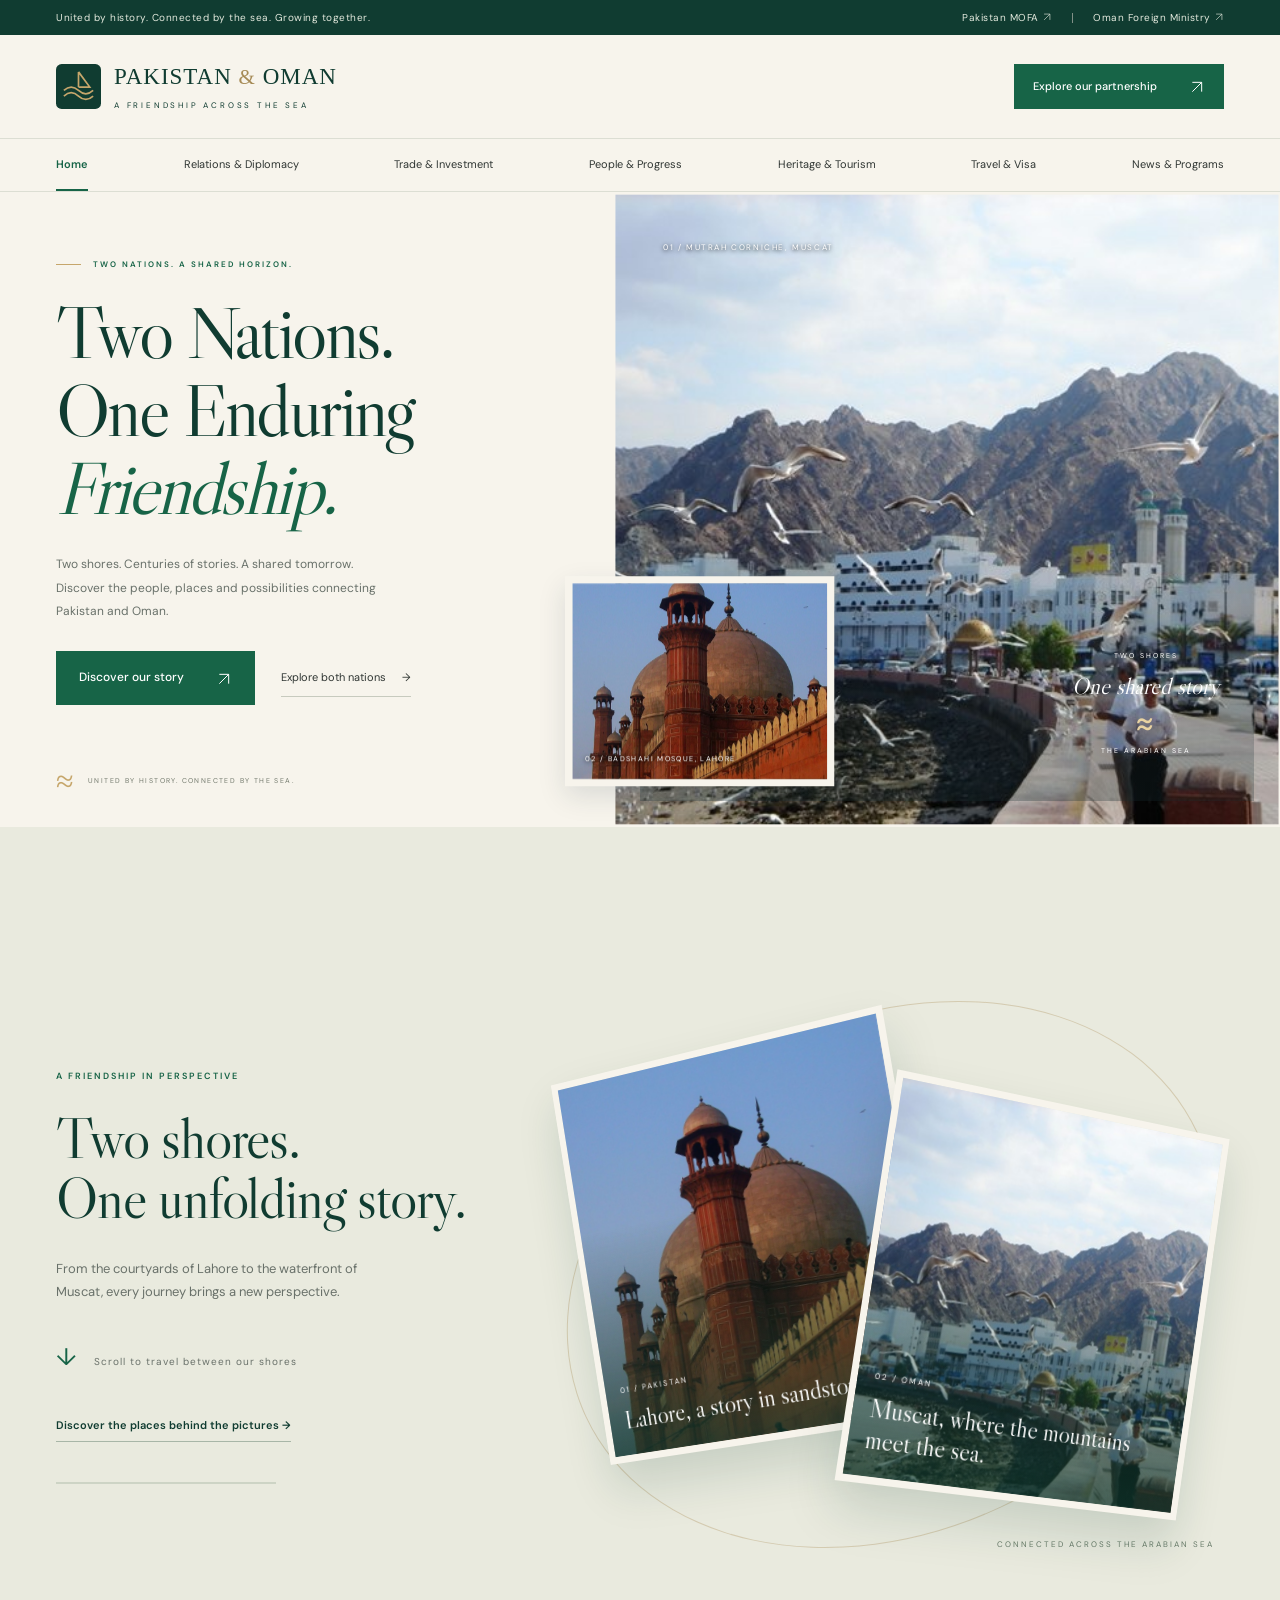
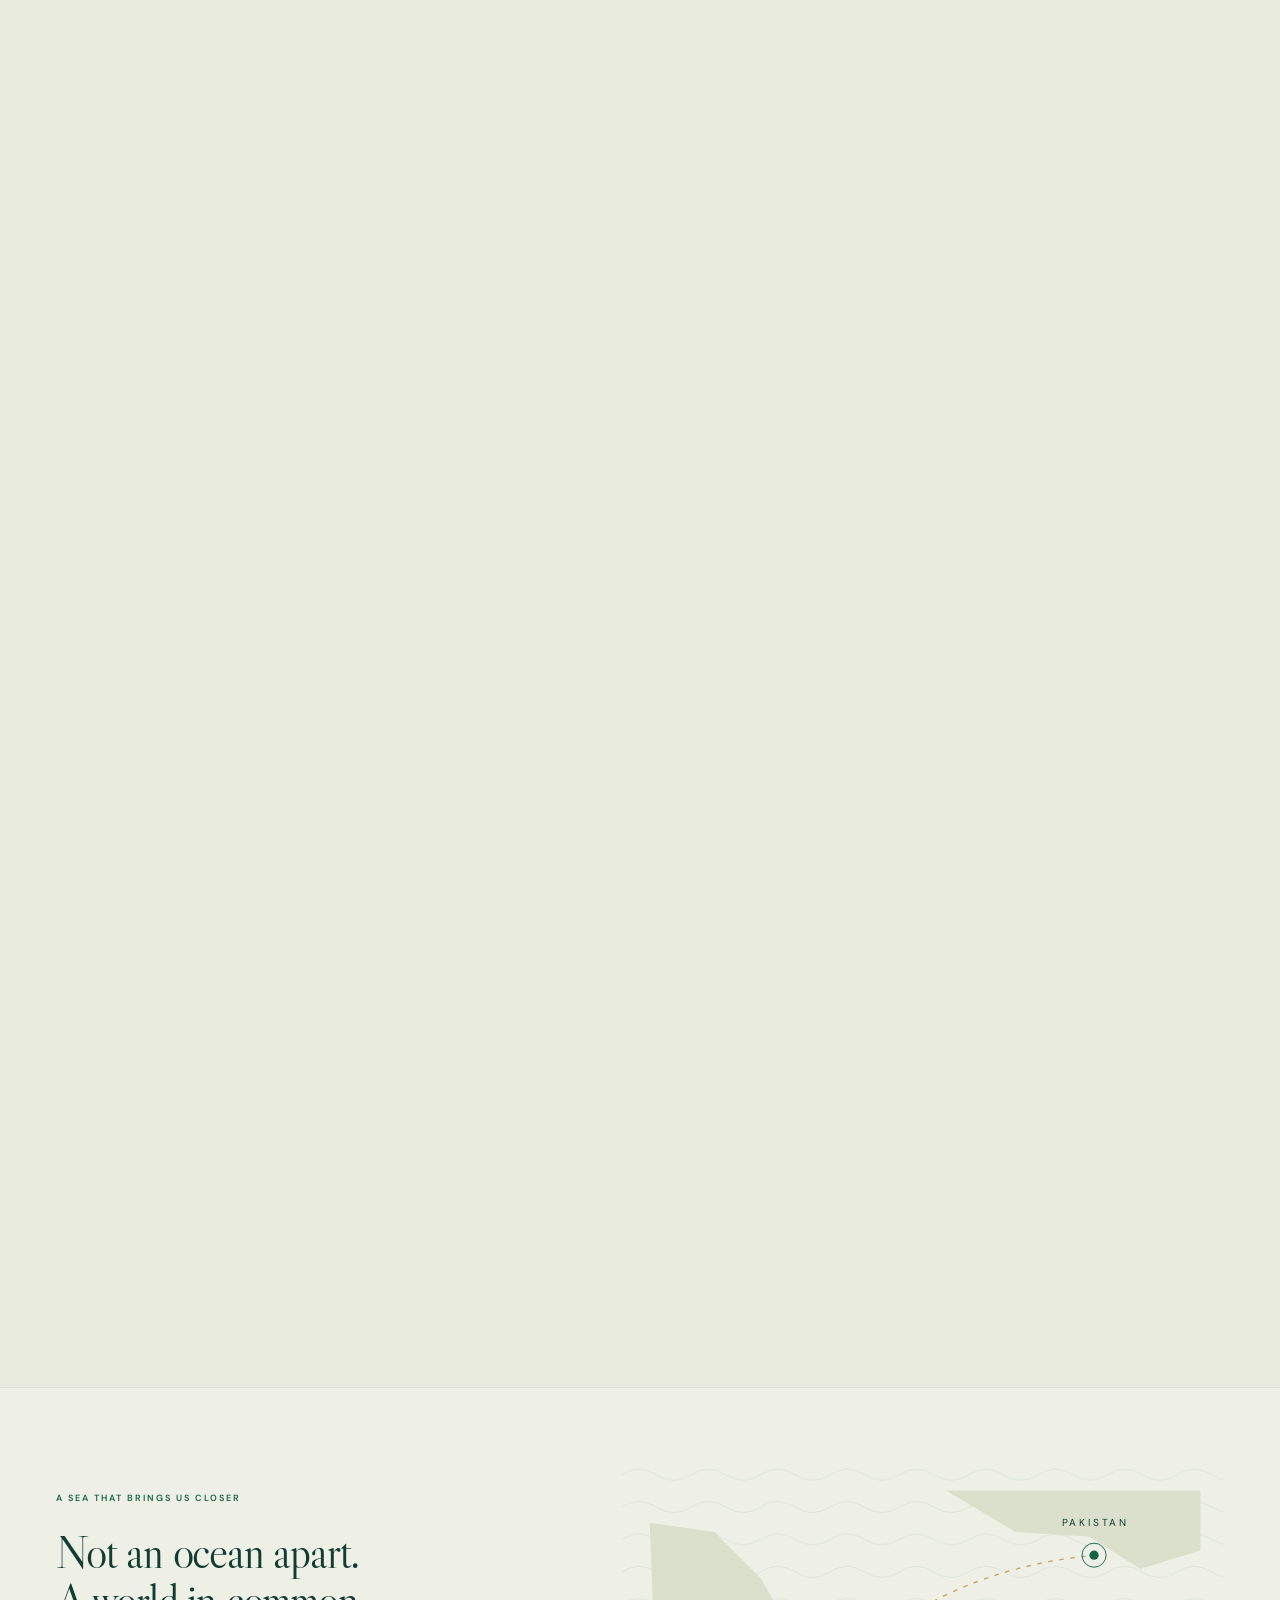
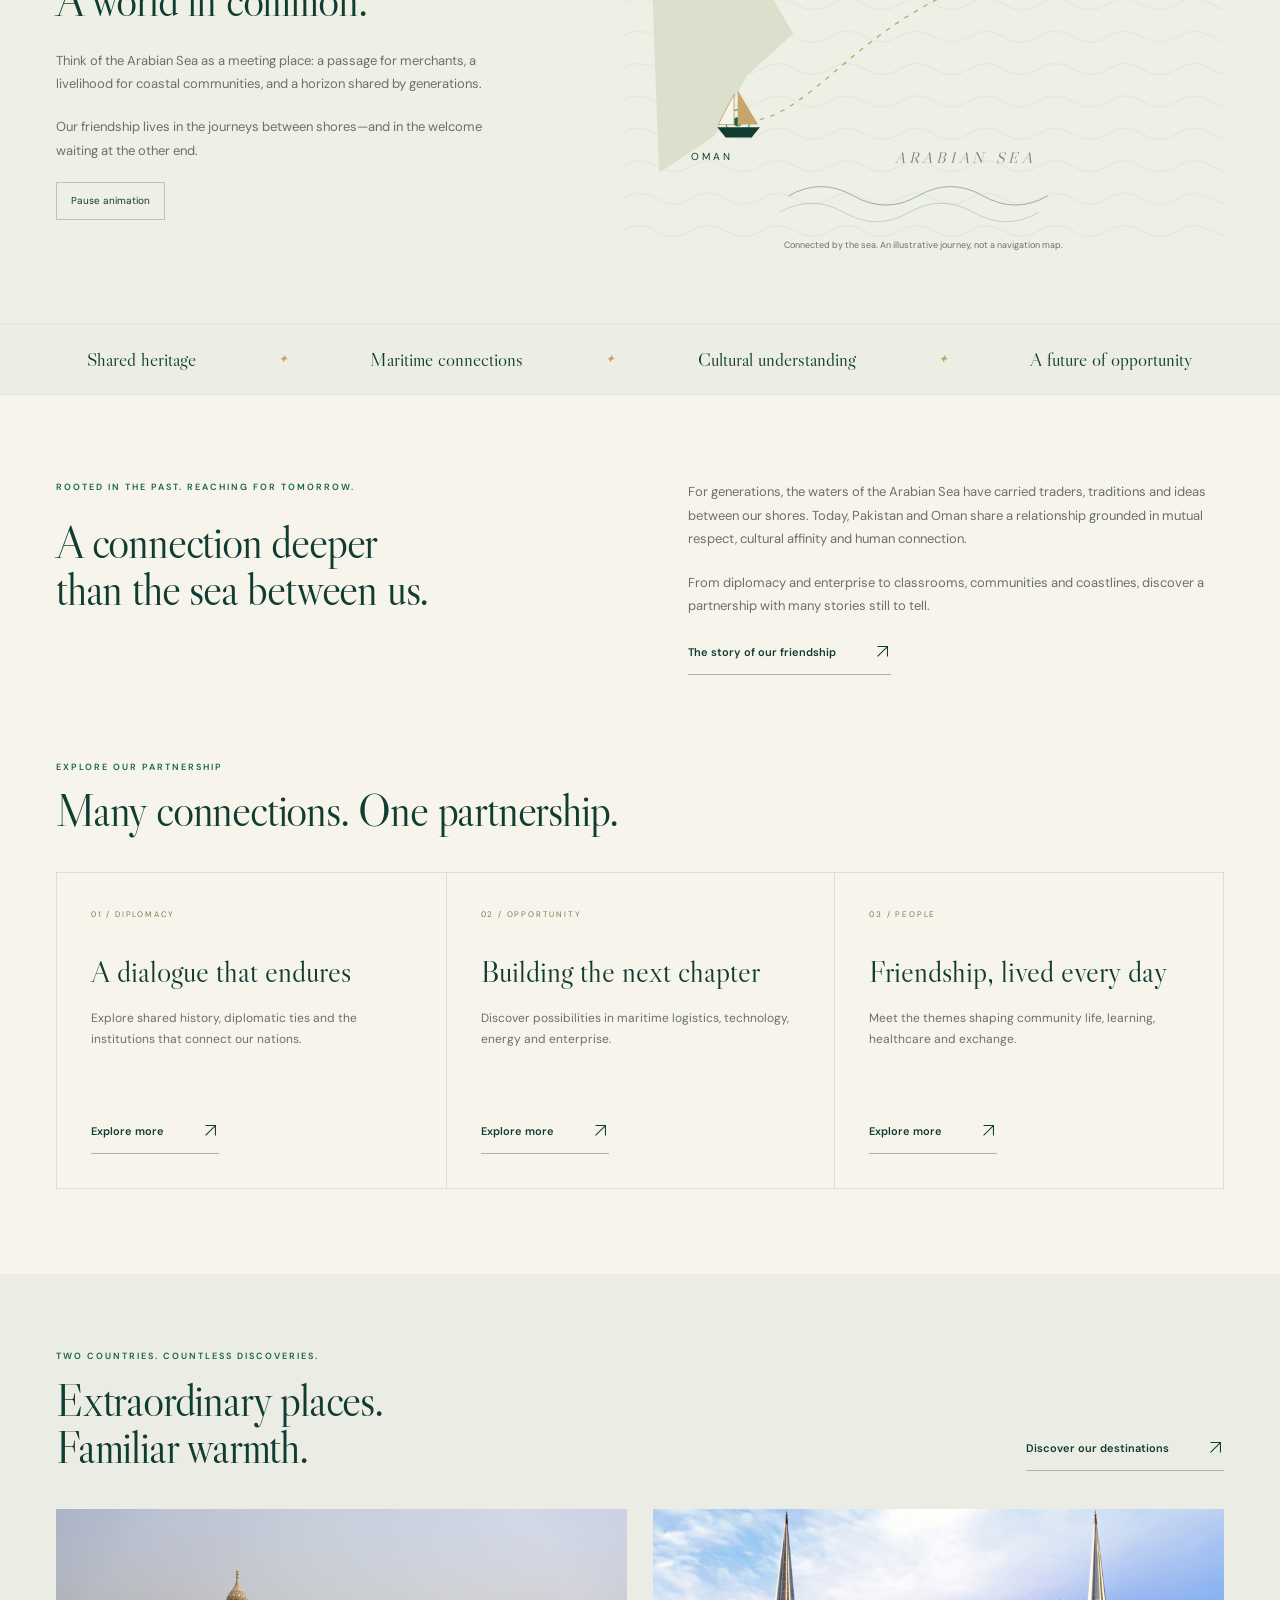
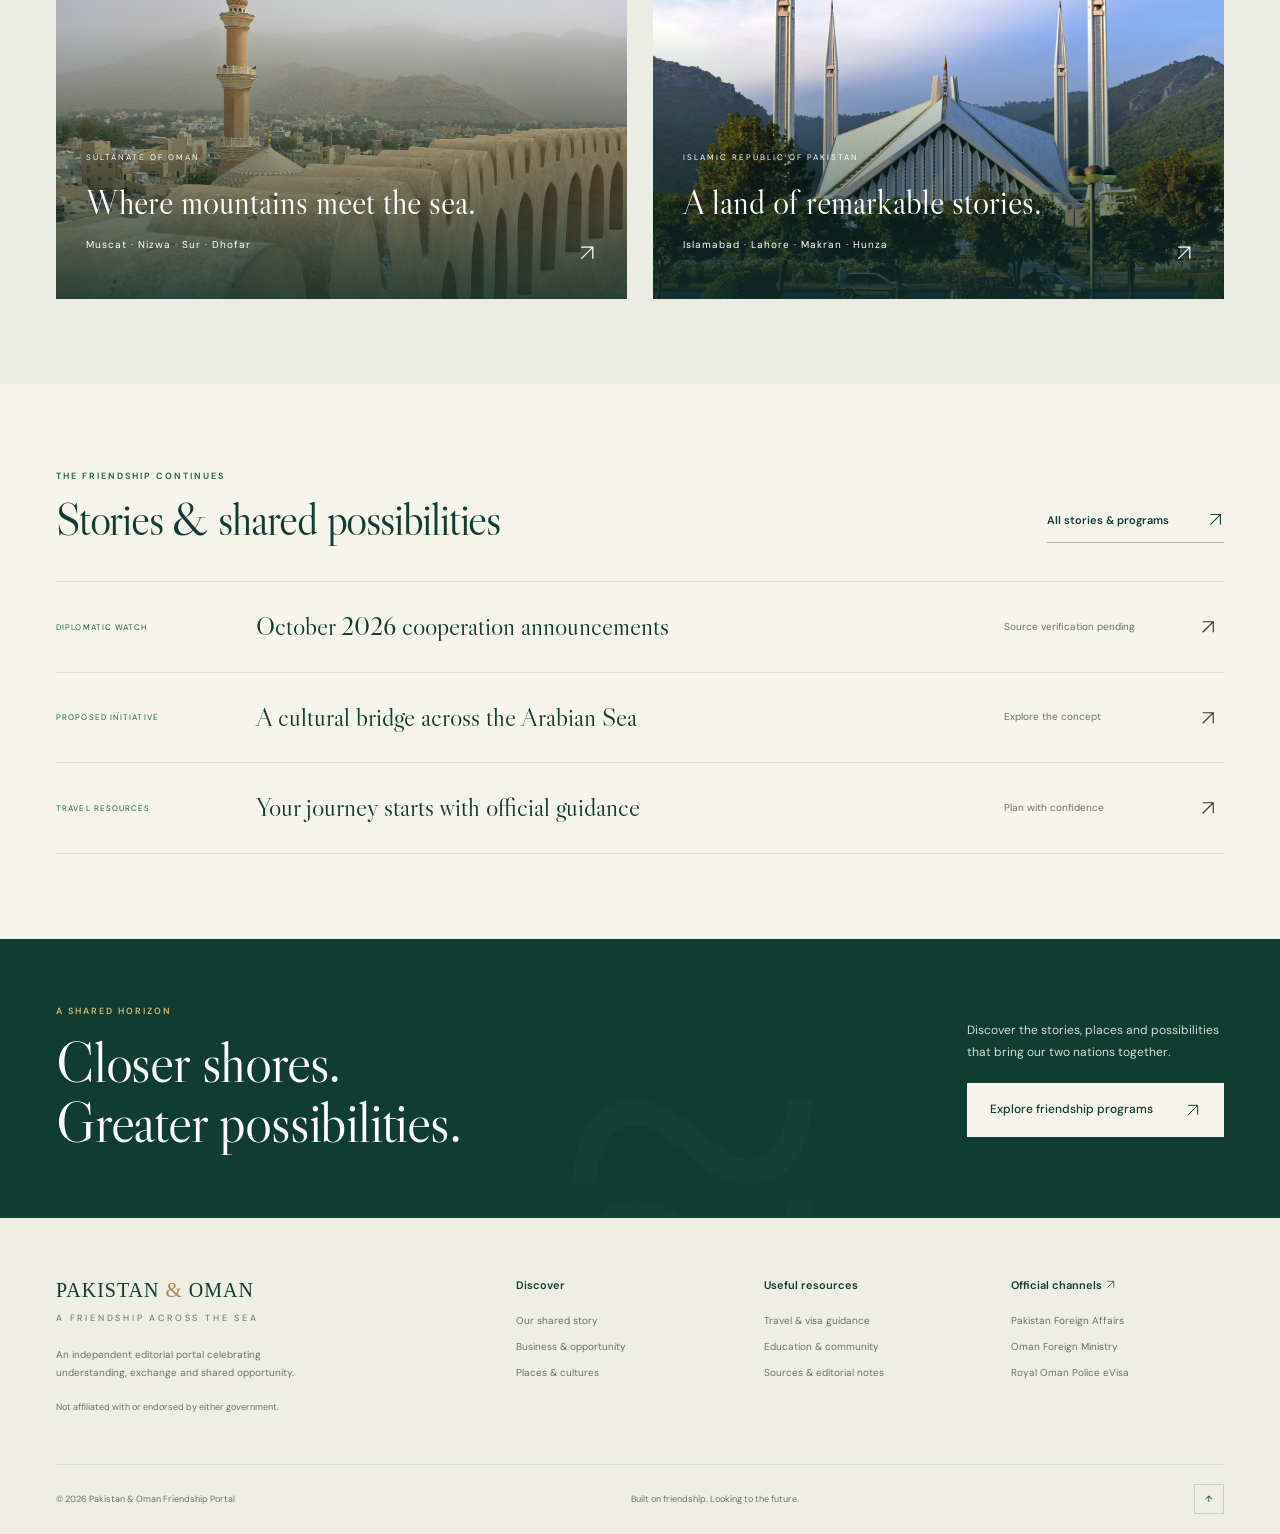
==== commit 35b49e2c: "Add reversible scroll-driven 3D photo depth and maritime journey" ====
--- a/index.html
+++ b/index.html
@@ -1 +1 @@
-<!doctype html><html lang="en"><head><meta charset="utf-8"><meta name="viewport" content="width=device-width,initial-scale=1"><meta name="description" content="Explore Pakistan and Oman: shared history, culture, travel and opportunities across the Arabian Sea."><meta name="theme-color" content="#103C31"><title>A Friendship Across the Sea | Pakistan & Oman</title><link rel="icon" href="assets/favicon.svg" type="image/svg+xml"><link rel="preconnect" href="https://fonts.googleapis.com"><link rel="preconnect" href="https://fonts.gstatic.com" crossorigin><link href="https://fonts.googleapis.com/css2?family=DM+Sans:wght@400;450;500;600;700&family=Libre+Caslon+Display&display=swap" rel="stylesheet"><link rel="stylesheet" href="assets/style.css"><script src="assets/site.js" defer></script></head><body><a class="skip" href="#main">Skip to content</a><div class="topbar"><div class="wrap"><span>United by history. Connected by the sea. Growing together.</span><span class="official"><a href="https://mofa.gov.pk/">Pakistan MOFA <svg class="arrow-icon" viewBox="0 0 24 24" aria-hidden="true" fill="none" stroke="currentColor" stroke-width="1.5"><path d="M5 19 19 5M5 5h14v14"/></svg></a><i></i><a href="https://www.fm.gov.om/">Oman Foreign Ministry <svg class="arrow-icon" viewBox="0 0 24 24" aria-hidden="true" fill="none" stroke="currentColor" stroke-width="1.5"><path d="M5 19 19 5M5 5h14v14"/></svg></a></span></div></div><header><div class="wrap masthead"><a class="brand" href="index.html" aria-label="Pakistan and Oman home"><img src="assets/favicon.svg" width="45" height="45" alt=""><span>PAKISTAN <em>&</em> OMAN<small>A FRIENDSHIP ACROSS THE SEA</small></span></a><a class="button header-cta" href="relations.html">Explore our partnership <span><svg class="arrow-icon" viewBox="0 0 24 24" aria-hidden="true" fill="none" stroke="currentColor" stroke-width="1.5"><path d="M5 19 19 5M5 5h14v14"/></svg></span></a><button class="menu-button" aria-expanded="false" aria-controls="navigation">Menu <span>☰</span></button></div><nav id="navigation" aria-label="Main navigation"><div class="wrap"><a href="index.html" aria-current="page">Home</a><a href="relations.html">Relations & Diplomacy</a><a href="trade.html">Trade & Investment</a><a href="people.html">People & Progress</a><a href="heritage.html">Heritage & Tourism</a><a href="travel.html">Travel & Visa</a><a href="news.html">News & Programs</a></div></nav></header><main id="main"><section class="hero"><div class="hero-copy"><p class="eyebrow"><span class="line"></span> TWO NATIONS. A SHARED HORIZON.</p><h1>Two Nations.<br>One Enduring<br><em>Friendship.</em></h1><p>Two shores. Centuries of stories. A shared tomorrow.<br class="desktop"> Discover the people, places and possibilities connecting<br class="desktop"> Pakistan and Oman.</p><div class="hero-buttons"><a class="button" href="relations.html">Discover our story <span><svg class="arrow-icon" viewBox="0 0 24 24" aria-hidden="true" fill="none" stroke="currentColor" stroke-width="1.5"><path d="M5 19 19 5M5 5h14v14"/></svg></span></a><a class="plain-link" href="heritage.html">Explore both nations <span>→</span></a></div><div class="hero-note"><span class="mini-wave">≈</span><span>UNITED BY HISTORY. CONNECTED BY THE SEA.</span></div></div><div class="hero-visual"><img class="hero-main" src="assets/photos/muscat-harbour.jpg" data-fallback="assets/oman-fallback.svg" alt="Mutrah Corniche and harbour in Muscat, Oman" width="1400" height="1000" loading="eager"><span class="photo-label">01 / MUTRAH CORNICHE, MUSCAT</span><div class="inset-photo"><img class="" src="assets/photos/badshahi-mosque.jpg" data-fallback="assets/pakistan-fallback.svg" alt="Red sandstone minaret and dome of Badshahi Mosque, Lahore" width="1400" height="1000" loading="eager"><span>02 / BADSHAHI MOSQUE, LAHORE</span></div><div class="sea-stamp">TWO SHORES<br><b>One shared story</b><span>≈</span>THE ARABIAN SEA</div></div></section><section class="sea-story" aria-labelledby="sea-title"><div class="wrap sea-layout"><div><p class="eyebrow">A SEA THAT BRINGS US CLOSER</p><h2 id="sea-title">Not an ocean apart.<br>A world in common.</h2><p>Think of the Arabian Sea as a meeting place: a passage for merchants, a livelihood for coastal communities, and a horizon shared by generations.</p><p>Our friendship lives in the journeys between shores—and in the welcome waiting at the other end.</p><button class="motion-toggle" type="button" aria-pressed="false">Pause animation</button></div><figure class="route-graphic"><svg viewBox="0 0 650 410" role="img" aria-labelledby="route-title route-desc"><title id="route-title">A friendship across the Arabian Sea</title><desc id="route-desc">An illustrative maritime connection between Oman and Pakistan, with a dhow and flowing waves. This is not a navigation map or a scheduled shipping route.</desc><defs><path id="sea-route" d="M125 285C220 290 260 130 510 105"/><pattern id="sea-lines" width="75" height="35" patternUnits="userSpaceOnUse"><path d="M0 18q18-12 37 0t38 0" fill="none" stroke="#b0c6bb" stroke-width=".6"/></pattern></defs><rect width="650" height="410" fill="url(#sea-lines)" opacity=".5"/><path d="M30 70 100 80 150 130 185 190 135 235 100 300 40 340" fill="#dbe0cd"/><path d="m350 35 75 45 80 5 55 35 65-20V35" fill="#dbe0cd"/><use href="#sea-route" fill="none" stroke="#c6a66b" stroke-width="1.5" stroke-dasharray="5 7" class="route-line"/><circle cx="125" cy="285" r="5" fill="#176447"/><circle class="port-ring" cx="125" cy="285" r="13"/><circle cx="510" cy="105" r="5" fill="#176447"/><circle class="port-ring second" cx="510" cy="105" r="13"/><text x="75" y="326">OMAN</text><text x="475" y="73">PAKISTAN</text><text class="sea-name" x="295" y="330">ARABIAN SEA</text><g class="sailing-dhow"><path d="m-22 6h46l-9 11h-28z" fill="#103c31"/><path d="M0 5v-39L22 3H3" fill="#c6a66b"/><path d="M-4-30-21 3h17z" fill="#f7f4ec" stroke="#c6a66b"/></g><path class="wave wave-one" d="M180 365q35-20 70 0t70 0t70 0t70 0"/><path class="wave wave-two" d="M170 383q35-20 70 0t70 0t70 0t70 0"/></svg><figcaption>Connected by the sea. An illustrative journey, not a navigation map.</figcaption></figure></div></section><div class="values-strip"><div class="wrap"><span>Shared heritage</span><i>✦</i><span>Maritime connections</span><i>✦</i><span>Cultural understanding</span><i>✦</i><span>A future of opportunity</span></div></div><section class="section wrap story"><div><p class="eyebrow">ROOTED IN THE PAST. REACHING FOR TOMORROW.</p><h2>A connection deeper<br>than the sea between us.</h2></div><div><p>For generations, the waters of the Arabian Sea have carried traders, traditions and ideas between our shores. Today, Pakistan and Oman share a relationship grounded in mutual respect, cultural affinity and human connection.</p><p>From diplomacy and enterprise to classrooms, communities and coastlines, discover a partnership with many stories still to tell.</p><a class="text-link" href="relations.html">The story of our friendship <span><svg class="arrow-icon" viewBox="0 0 24 24" aria-hidden="true" fill="none" stroke="currentColor" stroke-width="1.5"><path d="M5 19 19 5M5 5h14v14"/></svg></span></a></div></section><section class="section wrap"><div class="section-heading"><div><p class="eyebrow">EXPLORE OUR PARTNERSHIP</p><h2>Many connections. One partnership.</h2></div></div><div class="cards"><article class="topic-card"><span class="card-number">01 / DIPLOMACY</span><h3>A dialogue that endures</h3><p>Explore shared history, diplomatic ties and the institutions that connect our nations.</p><a class="text-link" href="relations.html">Explore more <span><svg class="arrow-icon" viewBox="0 0 24 24" aria-hidden="true" fill="none" stroke="currentColor" stroke-width="1.5"><path d="M5 19 19 5M5 5h14v14"/></svg></span></a></article><article class="topic-card"><span class="card-number">02 / OPPORTUNITY</span><h3>Building the next chapter</h3><p>Discover possibilities in maritime logistics, technology, energy and enterprise.</p><a class="text-link" href="trade.html">Explore more <span><svg class="arrow-icon" viewBox="0 0 24 24" aria-hidden="true" fill="none" stroke="currentColor" stroke-width="1.5"><path d="M5 19 19 5M5 5h14v14"/></svg></span></a></article><article class="topic-card"><span class="card-number">03 / PEOPLE</span><h3>Friendship, lived every day</h3><p>Meet the themes shaping community life, learning, healthcare and exchange.</p><a class="text-link" href="people.html">Explore more <span><svg class="arrow-icon" viewBox="0 0 24 24" aria-hidden="true" fill="none" stroke="currentColor" stroke-width="1.5"><path d="M5 19 19 5M5 5h14v14"/></svg></span></a></article></div></section><section class="destination-section"><div class="wrap"><div class="section-heading"><div><p class="eyebrow">TWO COUNTRIES. COUNTLESS DISCOVERIES.</p><h2>Extraordinary places.<br>Familiar warmth.</h2></div><a class="text-link" href="heritage.html">Discover our destinations <span><svg class="arrow-icon" viewBox="0 0 24 24" aria-hidden="true" fill="none" stroke="currentColor" stroke-width="1.5"><path d="M5 19 19 5M5 5h14v14"/></svg></span></a></div><div class="destination-grid"><a class="destination" href="heritage.html#oman"><img class="" src="assets/photos/nizwa-fort.jpg" data-fallback="assets/oman-fallback.svg" alt="Battlements of Nizwa Fort overlooking the Friday Mosque and mountains" width="1400" height="1000" loading="lazy"><div><span>SULTANATE OF OMAN</span><h3>Where mountains meet the sea.</h3><p>Muscat · Nizwa · Sur · Dhofar <b><svg class="arrow-icon" viewBox="0 0 24 24" aria-hidden="true" fill="none" stroke="currentColor" stroke-width="1.5"><path d="M5 19 19 5M5 5h14v14"/></svg></b></p></div></a><a class="destination" href="heritage.html#pakistan"><img class="" src="assets/photos/faisal-mosque.jpg" data-fallback="assets/pakistan-fallback.svg" alt="Faisal Mosque against the Margalla Hills in Islamabad" width="1400" height="1000" loading="lazy"><div><span>ISLAMIC REPUBLIC OF PAKISTAN</span><h3>A land of remarkable stories.</h3><p>Islamabad · Lahore · Makran · Hunza <b><svg class="arrow-icon" viewBox="0 0 24 24" aria-hidden="true" fill="none" stroke="currentColor" stroke-width="1.5"><path d="M5 19 19 5M5 5h14v14"/></svg></b></p></div></a></div></div></section><section class="section wrap"><div class="section-heading"><div><p class="eyebrow">THE FRIENDSHIP CONTINUES</p><h2>Stories & shared possibilities</h2></div><a class="text-link" href="news.html">All stories & programs <span><svg class="arrow-icon" viewBox="0 0 24 24" aria-hidden="true" fill="none" stroke="currentColor" stroke-width="1.5"><path d="M5 19 19 5M5 5h14v14"/></svg></span></a></div><div class="news-list"><a href="news.html#agreement"><span class="news-type">DIPLOMATIC WATCH</span><h3>October 2026 cooperation announcements</h3><span>Source verification pending</span><b><svg class="arrow-icon" viewBox="0 0 24 24" aria-hidden="true" fill="none" stroke="currentColor" stroke-width="1.5"><path d="M5 19 19 5M5 5h14v14"/></svg></b></a><a href="news.html#programs"><span class="news-type">PROPOSED INITIATIVE</span><h3>A cultural bridge across the Arabian Sea</h3><span>Explore the concept</span><b><svg class="arrow-icon" viewBox="0 0 24 24" aria-hidden="true" fill="none" stroke="currentColor" stroke-width="1.5"><path d="M5 19 19 5M5 5h14v14"/></svg></b></a><a href="travel.html"><span class="news-type">TRAVEL RESOURCES</span><h3>Your journey starts with official guidance</h3><span>Plan with confidence</span><b><svg class="arrow-icon" viewBox="0 0 24 24" aria-hidden="true" fill="none" stroke="currentColor" stroke-width="1.5"><path d="M5 19 19 5M5 5h14v14"/></svg></b></a></div></section></main><section class="closing"><div class="wrap"><div><p class="eyebrow">A SHARED HORIZON</p><h2>Closer shores.<br>Greater possibilities.</h2></div><div><p>Discover the stories, places and possibilities<br>that bring our two nations together.</p><a class="button light" href="news.html#programs">Explore friendship programs <span><svg class="arrow-icon" viewBox="0 0 24 24" aria-hidden="true" fill="none" stroke="currentColor" stroke-width="1.5"><path d="M5 19 19 5M5 5h14v14"/></svg></span></a></div></div></section><footer><div class="wrap footer-grid"><div><a class="brand" href="index.html"><span>PAKISTAN <em>&</em> OMAN<small>A FRIENDSHIP ACROSS THE SEA</small></span></a><p>An independent editorial portal celebrating<br>understanding, exchange and shared opportunity.</p><small>Not affiliated with or endorsed by either government.</small></div><div><h3>Discover</h3><a href="relations.html">Our shared story</a><a href="trade.html">Business & opportunity</a><a href="heritage.html">Places & cultures</a></div><div><h3>Useful resources</h3><a href="travel.html">Travel & visa guidance</a><a href="people.html">Education & community</a><a href="news.html#sources">Sources & editorial notes</a></div><div><h3>Official channels <svg class="arrow-icon" viewBox="0 0 24 24" aria-hidden="true" fill="none" stroke="currentColor" stroke-width="1.5"><path d="M5 19 19 5M5 5h14v14"/></svg></h3><a href="https://mofa.gov.pk/">Pakistan Foreign Affairs</a><a href="https://www.fm.gov.om/">Oman Foreign Ministry</a><a href="https://evisa.rop.gov.om/">Royal Oman Police eVisa</a></div></div><div class="wrap footer-bottom"><span>© 2026 Pakistan & Oman Friendship Portal</span><span>Built on friendship. Looking to the future.</span><button class="back-top" aria-label="Back to top">↑</button></div></footer></body></html>+<!doctype html><html lang="en"><head><meta charset="utf-8"><meta name="viewport" content="width=device-width,initial-scale=1"><meta name="description" content="Explore Pakistan and Oman: shared history, culture, travel and opportunities across the Arabian Sea."><meta name="theme-color" content="#103C31"><title>A Friendship Across the Sea | Pakistan & Oman</title><link rel="icon" href="assets/favicon.svg" type="image/svg+xml"><link rel="preconnect" href="https://fonts.googleapis.com"><link rel="preconnect" href="https://fonts.gstatic.com" crossorigin><link href="https://fonts.googleapis.com/css2?family=DM+Sans:wght@400;450;500;600;700&family=Libre+Caslon+Display&display=swap" rel="stylesheet"><link rel="stylesheet" href="assets/style.css"><script src="assets/site.js" defer></script></head><body><a class="skip" href="#main">Skip to content</a><div class="topbar"><div class="wrap"><span>United by history. Connected by the sea. Growing together.</span><span class="official"><a href="https://mofa.gov.pk/">Pakistan MOFA <svg class="arrow-icon" viewBox="0 0 24 24" aria-hidden="true" fill="none" stroke="currentColor" stroke-width="1.5"><path d="M5 19 19 5M5 5h14v14"/></svg></a><i></i><a href="https://www.fm.gov.om/">Oman Foreign Ministry <svg class="arrow-icon" viewBox="0 0 24 24" aria-hidden="true" fill="none" stroke="currentColor" stroke-width="1.5"><path d="M5 19 19 5M5 5h14v14"/></svg></a></span></div></div><header><div class="wrap masthead"><a class="brand" href="index.html" aria-label="Pakistan and Oman home"><img src="assets/favicon.svg" width="45" height="45" alt=""><span>PAKISTAN <em>&</em> OMAN<small>A FRIENDSHIP ACROSS THE SEA</small></span></a><a class="button header-cta" href="relations.html">Explore our partnership <span><svg class="arrow-icon" viewBox="0 0 24 24" aria-hidden="true" fill="none" stroke="currentColor" stroke-width="1.5"><path d="M5 19 19 5M5 5h14v14"/></svg></span></a><button class="menu-button" aria-expanded="false" aria-controls="navigation">Menu <span>☰</span></button></div><nav id="navigation" aria-label="Main navigation"><div class="wrap"><a href="index.html" aria-current="page">Home</a><a href="relations.html">Relations & Diplomacy</a><a href="trade.html">Trade & Investment</a><a href="people.html">People & Progress</a><a href="heritage.html">Heritage & Tourism</a><a href="travel.html">Travel & Visa</a><a href="news.html">News & Programs</a></div></nav></header><main id="main"><section class="hero"><div class="hero-copy"><p class="eyebrow"><span class="line"></span> TWO NATIONS. A SHARED HORIZON.</p><h1>Two Nations.<br>One Enduring<br><em>Friendship.</em></h1><p>Two shores. Centuries of stories. A shared tomorrow.<br class="desktop"> Discover the people, places and possibilities connecting<br class="desktop"> Pakistan and Oman.</p><div class="hero-buttons"><a class="button" href="relations.html">Discover our story <span><svg class="arrow-icon" viewBox="0 0 24 24" aria-hidden="true" fill="none" stroke="currentColor" stroke-width="1.5"><path d="M5 19 19 5M5 5h14v14"/></svg></span></a><a class="plain-link" href="heritage.html">Explore both nations <span>→</span></a></div><div class="hero-note"><span class="mini-wave">≈</span><span>UNITED BY HISTORY. CONNECTED BY THE SEA.</span></div></div><div class="hero-visual"><img class="hero-main" src="assets/photos/muscat-harbour.jpg" data-fallback="assets/oman-fallback.svg" alt="Mutrah Corniche and harbour in Muscat, Oman" width="1400" height="1000" loading="eager"><span class="photo-label">01 / MUTRAH CORNICHE, MUSCAT</span><div class="inset-photo"><img class="" src="assets/photos/badshahi-mosque.jpg" data-fallback="assets/pakistan-fallback.svg" alt="Red sandstone minaret and dome of Badshahi Mosque, Lahore" width="1400" height="1000" loading="eager"><span>02 / BADSHAHI MOSQUE, LAHORE</span></div><div class="sea-stamp">TWO SHORES<br><b>One shared story</b><span>≈</span>THE ARABIAN SEA</div></div></section><section class="scroll-voyage" aria-labelledby="voyage-title"><div class="voyage-stage"><div class="wrap voyage-layout"><div class="voyage-copy"><p class="eyebrow">A FRIENDSHIP IN PERSPECTIVE</p><h2 id="voyage-title">Two shores.<br>One unfolding story.</h2><p>From the courtyards of Lahore to the waterfront of Muscat, every journey brings a new perspective.</p><p class="scroll-invitation"><span aria-hidden="true">↓</span> Scroll to travel between our shores</p><a class="text-link" href="heritage.html">Discover the places behind the pictures →</a><div class="voyage-progress" aria-hidden="true"><span></span></div></div><div class="voyage-scene" aria-label="Layered photographs of Pakistan and Oman"><div class="voyage-orbit" aria-hidden="true"></div><figure class="voyage-photo voyage-pakistan"><img src="assets/photos/badshahi-mosque.jpg" alt="Badshahi Mosque’s red sandstone dome and minaret in Lahore" width="818" height="1400" loading="lazy"><figcaption><span>01 / PAKISTAN</span>Lahore, a story in sandstone.</figcaption></figure><figure class="voyage-photo voyage-oman"><img src="assets/photos/muscat-harbour.jpg" alt="Mountains and white waterfront buildings along Mutrah Corniche in Muscat" width="1400" height="1000" loading="lazy"><figcaption><span>02 / OMAN</span>Muscat, where the mountains meet the sea.</figcaption></figure><span class="voyage-coordinate" aria-hidden="true">CONNECTED ACROSS THE ARABIAN SEA</span></div></div></div></section><section class="sea-story" aria-labelledby="sea-title"><div class="wrap sea-layout"><div><p class="eyebrow">A SEA THAT BRINGS US CLOSER</p><h2 id="sea-title">Not an ocean apart.<br>A world in common.</h2><p>Think of the Arabian Sea as a meeting place: a passage for merchants, a livelihood for coastal communities, and a horizon shared by generations.</p><p>Our friendship lives in the journeys between shores—and in the welcome waiting at the other end.</p><button class="motion-toggle" type="button" aria-pressed="false">Pause animation</button></div><figure class="route-graphic"><svg viewBox="0 0 650 410" role="img" aria-labelledby="route-title route-desc"><title id="route-title">A friendship across the Arabian Sea</title><desc id="route-desc">An illustrative maritime connection between Oman and Pakistan, with a dhow and flowing waves. This is not a navigation map or a scheduled shipping route.</desc><defs><path id="sea-route" d="M125 285C220 290 260 130 510 105"/><pattern id="sea-lines" width="75" height="35" patternUnits="userSpaceOnUse"><path d="M0 18q18-12 37 0t38 0" fill="none" stroke="#b0c6bb" stroke-width=".6"/></pattern></defs><rect width="650" height="410" fill="url(#sea-lines)" opacity=".5"/><path d="M30 70 100 80 150 130 185 190 135 235 100 300 40 340" fill="#dbe0cd"/><path d="m350 35 75 45 80 5 55 35 65-20V35" fill="#dbe0cd"/><use href="#sea-route" fill="none" stroke="#c6a66b" stroke-width="1.5" stroke-dasharray="5 7" class="route-line"/><circle cx="125" cy="285" r="5" fill="#176447"/><circle class="port-ring" cx="125" cy="285" r="13"/><circle cx="510" cy="105" r="5" fill="#176447"/><circle class="port-ring second" cx="510" cy="105" r="13"/><text x="75" y="326">OMAN</text><text x="475" y="73">PAKISTAN</text><text class="sea-name" x="295" y="330">ARABIAN SEA</text><g class="sailing-dhow"><path d="m-22 6h46l-9 11h-28z" fill="#103c31"/><path d="M0 5v-39L22 3H3" fill="#c6a66b"/><path d="M-4-30-21 3h17z" fill="#f7f4ec" stroke="#c6a66b"/></g><path class="wave wave-one" d="M180 365q35-20 70 0t70 0t70 0t70 0"/><path class="wave wave-two" d="M170 383q35-20 70 0t70 0t70 0t70 0"/></svg><figcaption>Connected by the sea. An illustrative journey, not a navigation map.</figcaption></figure></div></section><div class="values-strip"><div class="wrap"><span>Shared heritage</span><i>✦</i><span>Maritime connections</span><i>✦</i><span>Cultural understanding</span><i>✦</i><span>A future of opportunity</span></div></div><section class="section wrap story"><div><p class="eyebrow">ROOTED IN THE PAST. REACHING FOR TOMORROW.</p><h2>A connection deeper<br>than the sea between us.</h2></div><div><p>For generations, the waters of the Arabian Sea have carried traders, traditions and ideas between our shores. Today, Pakistan and Oman share a relationship grounded in mutual respect, cultural affinity and human connection.</p><p>From diplomacy and enterprise to classrooms, communities and coastlines, discover a partnership with many stories still to tell.</p><a class="text-link" href="relations.html">The story of our friendship <span><svg class="arrow-icon" viewBox="0 0 24 24" aria-hidden="true" fill="none" stroke="currentColor" stroke-width="1.5"><path d="M5 19 19 5M5 5h14v14"/></svg></span></a></div></section><section class="section wrap"><div class="section-heading"><div><p class="eyebrow">EXPLORE OUR PARTNERSHIP</p><h2>Many connections. One partnership.</h2></div></div><div class="cards"><article class="topic-card"><span class="card-number">01 / DIPLOMACY</span><h3>A dialogue that endures</h3><p>Explore shared history, diplomatic ties and the institutions that connect our nations.</p><a class="text-link" href="relations.html">Explore more <span><svg class="arrow-icon" viewBox="0 0 24 24" aria-hidden="true" fill="none" stroke="currentColor" stroke-width="1.5"><path d="M5 19 19 5M5 5h14v14"/></svg></span></a></article><article class="topic-card"><span class="card-number">02 / OPPORTUNITY</span><h3>Building the next chapter</h3><p>Discover possibilities in maritime logistics, technology, energy and enterprise.</p><a class="text-link" href="trade.html">Explore more <span><svg class="arrow-icon" viewBox="0 0 24 24" aria-hidden="true" fill="none" stroke="currentColor" stroke-width="1.5"><path d="M5 19 19 5M5 5h14v14"/></svg></span></a></article><article class="topic-card"><span class="card-number">03 / PEOPLE</span><h3>Friendship, lived every day</h3><p>Meet the themes shaping community life, learning, healthcare and exchange.</p><a class="text-link" href="people.html">Explore more <span><svg class="arrow-icon" viewBox="0 0 24 24" aria-hidden="true" fill="none" stroke="currentColor" stroke-width="1.5"><path d="M5 19 19 5M5 5h14v14"/></svg></span></a></article></div></section><section class="destination-section"><div class="wrap"><div class="section-heading"><div><p class="eyebrow">TWO COUNTRIES. COUNTLESS DISCOVERIES.</p><h2>Extraordinary places.<br>Familiar warmth.</h2></div><a class="text-link" href="heritage.html">Discover our destinations <span><svg class="arrow-icon" viewBox="0 0 24 24" aria-hidden="true" fill="none" stroke="currentColor" stroke-width="1.5"><path d="M5 19 19 5M5 5h14v14"/></svg></span></a></div><div class="destination-grid"><a class="destination" href="heritage.html#oman"><img class="" src="assets/photos/nizwa-fort.jpg" data-fallback="assets/oman-fallback.svg" alt="Battlements of Nizwa Fort overlooking the Friday Mosque and mountains" width="1400" height="1000" loading="lazy"><div><span>SULTANATE OF OMAN</span><h3>Where mountains meet the sea.</h3><p>Muscat · Nizwa · Sur · Dhofar <b><svg class="arrow-icon" viewBox="0 0 24 24" aria-hidden="true" fill="none" stroke="currentColor" stroke-width="1.5"><path d="M5 19 19 5M5 5h14v14"/></svg></b></p></div></a><a class="destination" href="heritage.html#pakistan"><img class="" src="assets/photos/faisal-mosque.jpg" data-fallback="assets/pakistan-fallback.svg" alt="Faisal Mosque against the Margalla Hills in Islamabad" width="1400" height="1000" loading="lazy"><div><span>ISLAMIC REPUBLIC OF PAKISTAN</span><h3>A land of remarkable stories.</h3><p>Islamabad · Lahore · Makran · Hunza <b><svg class="arrow-icon" viewBox="0 0 24 24" aria-hidden="true" fill="none" stroke="currentColor" stroke-width="1.5"><path d="M5 19 19 5M5 5h14v14"/></svg></b></p></div></a></div></div></section><section class="section wrap"><div class="section-heading"><div><p class="eyebrow">THE FRIENDSHIP CONTINUES</p><h2>Stories & shared possibilities</h2></div><a class="text-link" href="news.html">All stories & programs <span><svg class="arrow-icon" viewBox="0 0 24 24" aria-hidden="true" fill="none" stroke="currentColor" stroke-width="1.5"><path d="M5 19 19 5M5 5h14v14"/></svg></span></a></div><div class="news-list"><a href="news.html#agreement"><span class="news-type">DIPLOMATIC WATCH</span><h3>October 2026 cooperation announcements</h3><span>Source verification pending</span><b><svg class="arrow-icon" viewBox="0 0 24 24" aria-hidden="true" fill="none" stroke="currentColor" stroke-width="1.5"><path d="M5 19 19 5M5 5h14v14"/></svg></b></a><a href="news.html#programs"><span class="news-type">PROPOSED INITIATIVE</span><h3>A cultural bridge across the Arabian Sea</h3><span>Explore the concept</span><b><svg class="arrow-icon" viewBox="0 0 24 24" aria-hidden="true" fill="none" stroke="currentColor" stroke-width="1.5"><path d="M5 19 19 5M5 5h14v14"/></svg></b></a><a href="travel.html"><span class="news-type">TRAVEL RESOURCES</span><h3>Your journey starts with official guidance</h3><span>Plan with confidence</span><b><svg class="arrow-icon" viewBox="0 0 24 24" aria-hidden="true" fill="none" stroke="currentColor" stroke-width="1.5"><path d="M5 19 19 5M5 5h14v14"/></svg></b></a></div></section></main><section class="closing"><div class="wrap"><div><p class="eyebrow">A SHARED HORIZON</p><h2>Closer shores.<br>Greater possibilities.</h2></div><div><p>Discover the stories, places and possibilities<br>that bring our two nations together.</p><a class="button light" href="news.html#programs">Explore friendship programs <span><svg class="arrow-icon" viewBox="0 0 24 24" aria-hidden="true" fill="none" stroke="currentColor" stroke-width="1.5"><path d="M5 19 19 5M5 5h14v14"/></svg></span></a></div></div></section><footer><div class="wrap footer-grid"><div><a class="brand" href="index.html"><span>PAKISTAN <em>&</em> OMAN<small>A FRIENDSHIP ACROSS THE SEA</small></span></a><p>An independent editorial portal celebrating<br>understanding, exchange and shared opportunity.</p><small>Not affiliated with or endorsed by either government.</small></div><div><h3>Discover</h3><a href="relations.html">Our shared story</a><a href="trade.html">Business & opportunity</a><a href="heritage.html">Places & cultures</a></div><div><h3>Useful resources</h3><a href="travel.html">Travel & visa guidance</a><a href="people.html">Education & community</a><a href="news.html#sources">Sources & editorial notes</a></div><div><h3>Official channels <svg class="arrow-icon" viewBox="0 0 24 24" aria-hidden="true" fill="none" stroke="currentColor" stroke-width="1.5"><path d="M5 19 19 5M5 5h14v14"/></svg></h3><a href="https://mofa.gov.pk/">Pakistan Foreign Affairs</a><a href="https://www.fm.gov.om/">Oman Foreign Ministry</a><a href="https://evisa.rop.gov.om/">Royal Oman Police eVisa</a></div></div><div class="wrap footer-bottom"><span>© 2026 Pakistan & Oman Friendship Portal</span><span>Built on friendship. Looking to the future.</span><button class="back-top" aria-label="Back to top">↑</button></div></footer></body></html>
--- a/assets/style.css
+++ b/assets/style.css
@@ -7,3 +7,9 @@
 
 .sea-story{padding:70px 0;background:#eef0e6;border-top:1px solid var(--line)}.sea-layout{display:grid;grid-template-columns:1fr 1.2fr;align-items:center;gap:65px}.sea-layout h2{margin-bottom:25px}.sea-layout p:not(.eyebrow){max-width:440px;font-size:13px;color:var(--muted)}.route-graphic{margin:0}.route-graphic svg{width:100%;display:block}.route-graphic text{font:11px var(--sans);letter-spacing:3px;fill:var(--dark)}.route-graphic .sea-name{font:italic 17px var(--serif);letter-spacing:4px;fill:#7a8d7e}.route-graphic figcaption{font-size:9px;text-align:center;color:var(--muted)}.route-line{animation:route-flow 18s linear infinite}.port-ring{fill:none;stroke:#176447;stroke-width:1;transform-box:fill-box;transform-origin:center;animation:port-pulse 4s ease-out infinite}.port-ring.second{animation-delay:2s}.sailing-dhow{offset-path:path('M125 285C220 290 260 130 510 105');offset-rotate:0deg;animation:sail 20s ease-in-out infinite alternate}.wave{fill:none;stroke:#8fac9b;stroke-width:1;animation:wave-drift 6s ease-in-out infinite alternate}.wave-two{animation-delay:-3s;opacity:.5}.motion-toggle{border:1px solid #bac5b4;color:var(--dark);background:transparent;padding:9px 14px;font-size:10px;display:flex;align-items:center;gap:20px}.motion-paused .sea-story *{animation-play-state:paused!important}.motion-paused .reveal-pending{opacity:1;transform:none}.reveal-pending{opacity:0;transform:translateY(20px);transition:opacity .65s ease,transform .65s ease}.reveal-pending.is-visible{opacity:1;transform:none}@keyframes sail{from{offset-distance:0%}to{offset-distance:100%}}@keyframes route-flow{to{stroke-dashoffset:-240}}@keyframes port-pulse{0%{transform:scale(.6);opacity:1}100%{transform:scale(1.8);opacity:0}}@keyframes wave-drift{to{transform:translateX(18px)}}@media(max-width:800px){.sea-layout{gap:25px}.sea-layout h2{font-size:38px}}@media(max-width:560px){.sea-story{padding:45px 0}.sea-layout{grid-template-columns:1fr;gap:25px}.sea-layout h2{font-size:43px}.route-graphic{margin:0 -5px}}@media(prefers-reduced-motion:reduce){.reveal-pending{opacity:1;transform:none}.sailing-dhow{offset-distance:50%}.motion-toggle{display:none}}@media print{.reveal-pending{opacity:1;transform:none}.motion-toggle{display:none}}
 .photo-credits{margin:25px 0}.photo-credits p{font-size:10px!important;line-height:1.8}.hero-main{object-position:center 55%}
+
+/* Scroll-driven depth: ordinary document scrolling remains native. */
+.scroll-voyage{--voyage:0;position:relative;background:#e9eade}.voyage-stage{overflow:hidden;padding:75px 0}.voyage-layout{display:grid;grid-template-columns:.8fr 1.2fr;gap:60px;align-items:center;min-height:570px}.voyage-copy{position:relative;z-index:3}.voyage-copy h2{font-size:clamp(45px,4.5vw,70px);margin-bottom:28px}.voyage-copy>p:not(.eyebrow){max-width:350px;font-size:13px;color:var(--muted)}.scroll-invitation{font-size:10px!important;letter-spacing:1px;padding:12px 0}.scroll-invitation span{display:inline-block;font-size:24px;margin-right:12px;color:var(--green)}.voyage-scene{height:550px;position:relative;perspective:1300px;isolation:isolate}.voyage-photo{position:absolute;margin:0;width:55%;height:400px;top:40px;border:7px solid var(--ivory);box-shadow:0 25px 45px #103c3126;transform-style:preserve-3d;backface-visibility:hidden}.voyage-photo img{width:100%;height:100%;object-fit:cover;display:block}.voyage-photo:after{content:'';position:absolute;inset:40% 0 0;background:linear-gradient(transparent,#103c31b3)}.voyage-photo figcaption{position:absolute;z-index:1;bottom:20px;left:17px;right:15px;color:white;font:26px/1.15 var(--serif)}.voyage-photo figcaption span{display:block;font:8px/1.8 var(--sans);letter-spacing:2px;margin-bottom:10px}.voyage-pakistan{left:0;transform:rotate(-9deg);z-index:1}.voyage-oman{right:0;top:100px;transform:rotate(8deg);z-index:2}.voyage-orbit{position:absolute;inset:15px -5px 20px;border:1px solid #bba77a75;border-radius:50%;transform:rotate(-25deg)}.voyage-coordinate{position:absolute;bottom:0;right:10px;font-size:8px;letter-spacing:2px;color:#687b69}.voyage-progress{height:2px;background:#cdd4c5;max-width:220px;margin-top:40px}.voyage-progress span{display:block;height:100%;width:100%;background:var(--green);transform:scaleX(var(--voyage));transform-origin:left}.scroll-depth-enabled .scroll-voyage{height:240vh}.scroll-depth-enabled .voyage-stage{position:sticky;top:0;height:100vh;min-height:620px;display:flex;align-items:center;padding:35px 0}.scroll-depth-enabled .voyage-pakistan{transform:translate3d(calc(var(--voyage)*-25px),calc(var(--voyage)*-70px),calc(var(--voyage)*-90px)) rotateY(calc(-16deg + var(--voyage)*28deg)) rotateZ(calc(-10deg + var(--voyage)*15deg))}.scroll-depth-enabled .voyage-oman{transform:translate3d(calc(var(--voyage)*-65px),calc(var(--voyage)*-105px),calc(var(--voyage)*150px)) rotateY(calc(16deg - var(--voyage)*26deg)) rotateZ(calc(9deg - var(--voyage)*14deg))}.scroll-depth-enabled .hero-visual{perspective:1200px}.scroll-depth-enabled .hero-main{transform:translateY(var(--hero-shift,0px)) scale(1.08)}.scroll-depth-enabled .inset-photo{transform:translate3d(0,var(--inset-shift,0px),40px) rotateZ(var(--inset-angle,0deg))}.scroll-depth-enabled .sea-story .sailing-dhow{animation:none;offset-distance:var(--sea-progress,0%)}.scroll-depth-enabled .sea-story .route-line{animation:none;stroke-dashoffset:var(--route-offset,0)}
+@media(max-width:800px){.voyage-layout{gap:25px}.voyage-scene{height:450px}.voyage-photo{height:320px;width:58%}.voyage-copy h2{font-size:44px}.voyage-photo figcaption{font-size:21px}}@media(max-width:560px){.voyage-layout{grid-template-columns:1fr;gap:12px;min-height:0}.voyage-stage{padding:45px 0}.voyage-copy h2{font-size:44px;margin-bottom:16px}.voyage-copy>p:not(.eyebrow){font-size:12px;margin-bottom:12px}.voyage-copy .eyebrow{margin-bottom:14px}.scroll-invitation{padding:0}.voyage-copy .text-link{font-size:9px}.voyage-progress{margin-top:18px}.voyage-scene{height:330px;margin:10px 12px}.voyage-photo{height:240px;width:56%;top:15px;border-width:5px}.voyage-oman{top:65px}.voyage-photo figcaption{font-size:19px;left:11px;bottom:14px}.voyage-photo figcaption span{font-size:6px;letter-spacing:1px}.voyage-coordinate{font-size:6px;bottom:0}.scroll-depth-enabled .scroll-voyage{height:200vh}.scroll-depth-enabled .voyage-stage{min-height:700px}.scroll-depth-enabled .voyage-oman{transform:translate3d(calc(var(--voyage)*-15px),calc(var(--voyage)*-40px),calc(var(--voyage)*50px)) rotateY(calc(12deg - var(--voyage)*20deg)) rotateZ(calc(9deg - var(--voyage)*14deg))}.scroll-depth-enabled .voyage-pakistan{transform:translateY(calc(var(--voyage)*-20px)) rotateZ(calc(-9deg + var(--voyage)*12deg))}}
+@media(max-height:730px){.scroll-depth-enabled .voyage-stage{position:relative;height:auto;min-height:0;padding:45px 0}.scroll-depth-enabled .scroll-voyage{height:auto}}
+@media(prefers-reduced-motion:reduce){.scroll-depth-enabled .scroll-voyage{height:auto}.scroll-depth-enabled .voyage-stage{position:relative;height:auto;min-height:0}.scroll-depth-enabled .hero-main,.scroll-depth-enabled .inset-photo{transform:none}.scroll-invitation{display:none}}@media print{.scroll-depth-enabled .scroll-voyage{height:auto}.scroll-depth-enabled .voyage-stage{position:relative;height:auto}.voyage-photo{box-shadow:none}.scroll-invitation{display:none}}
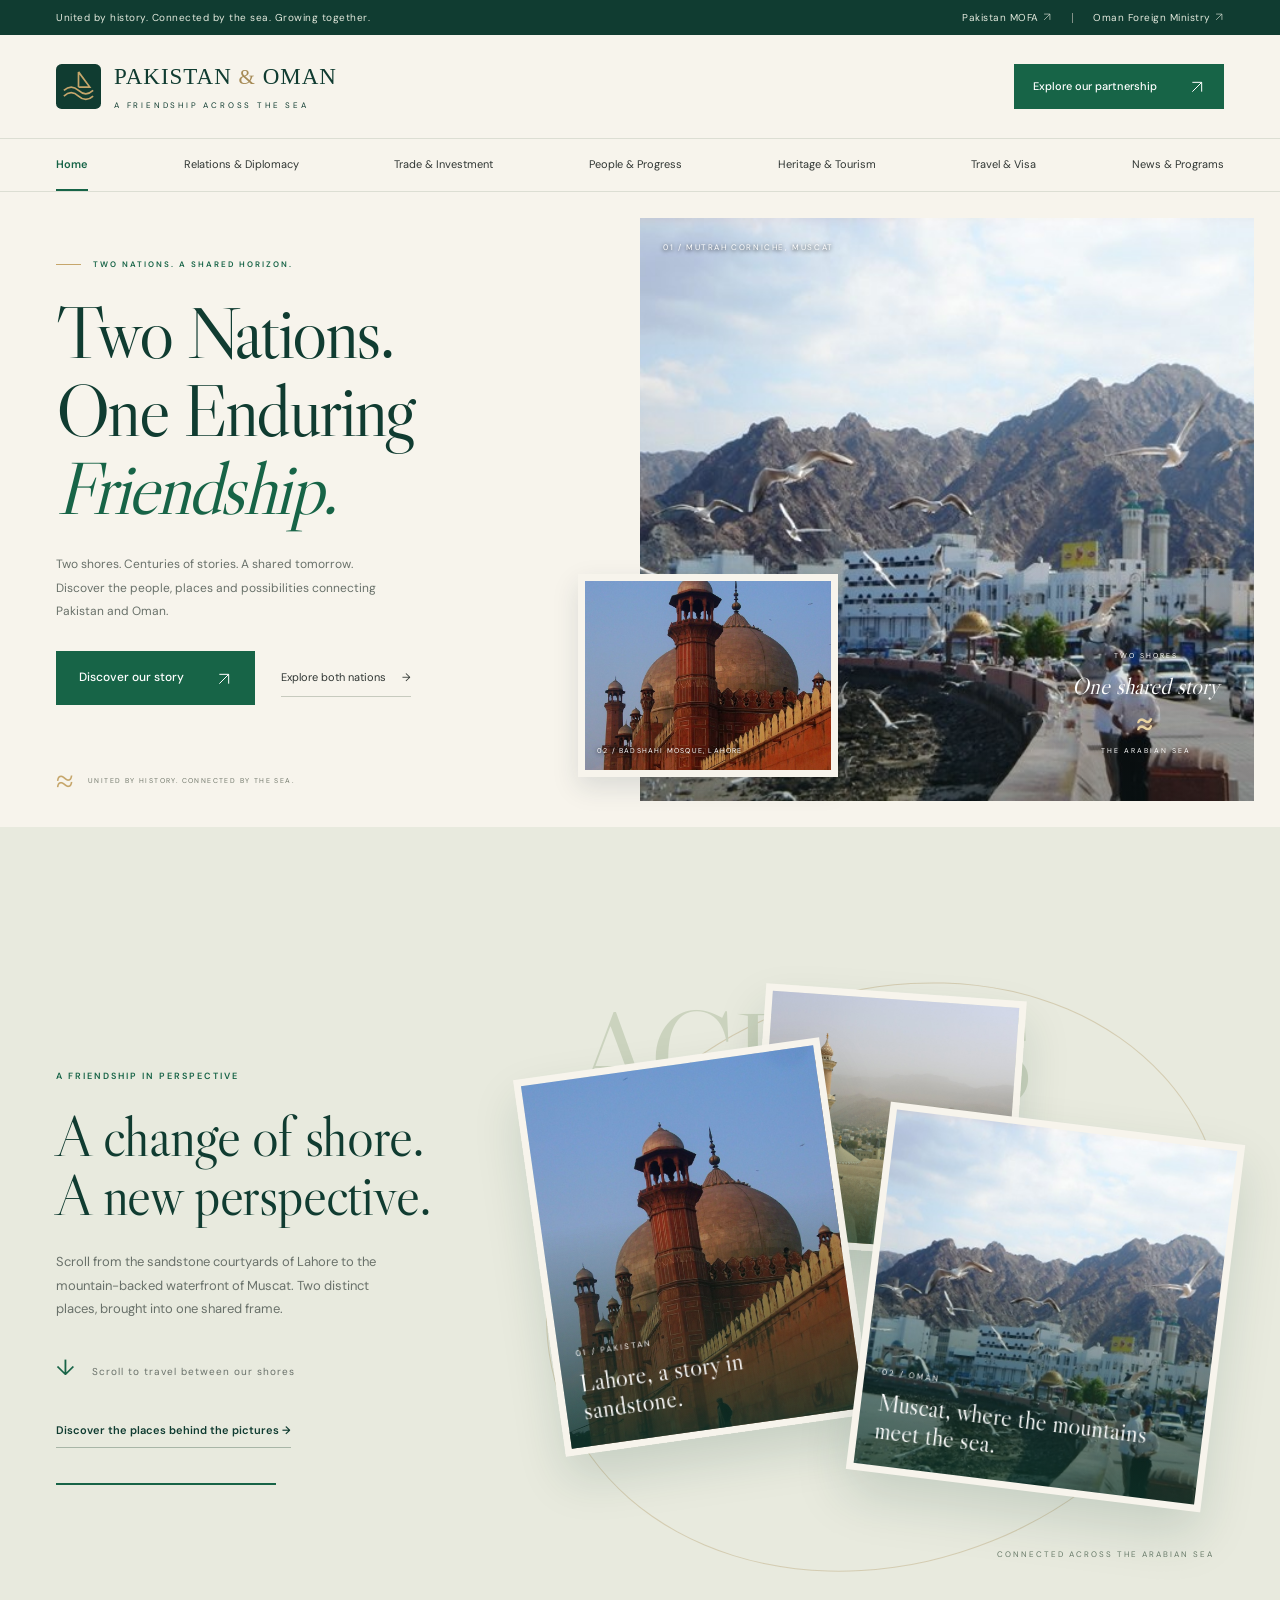
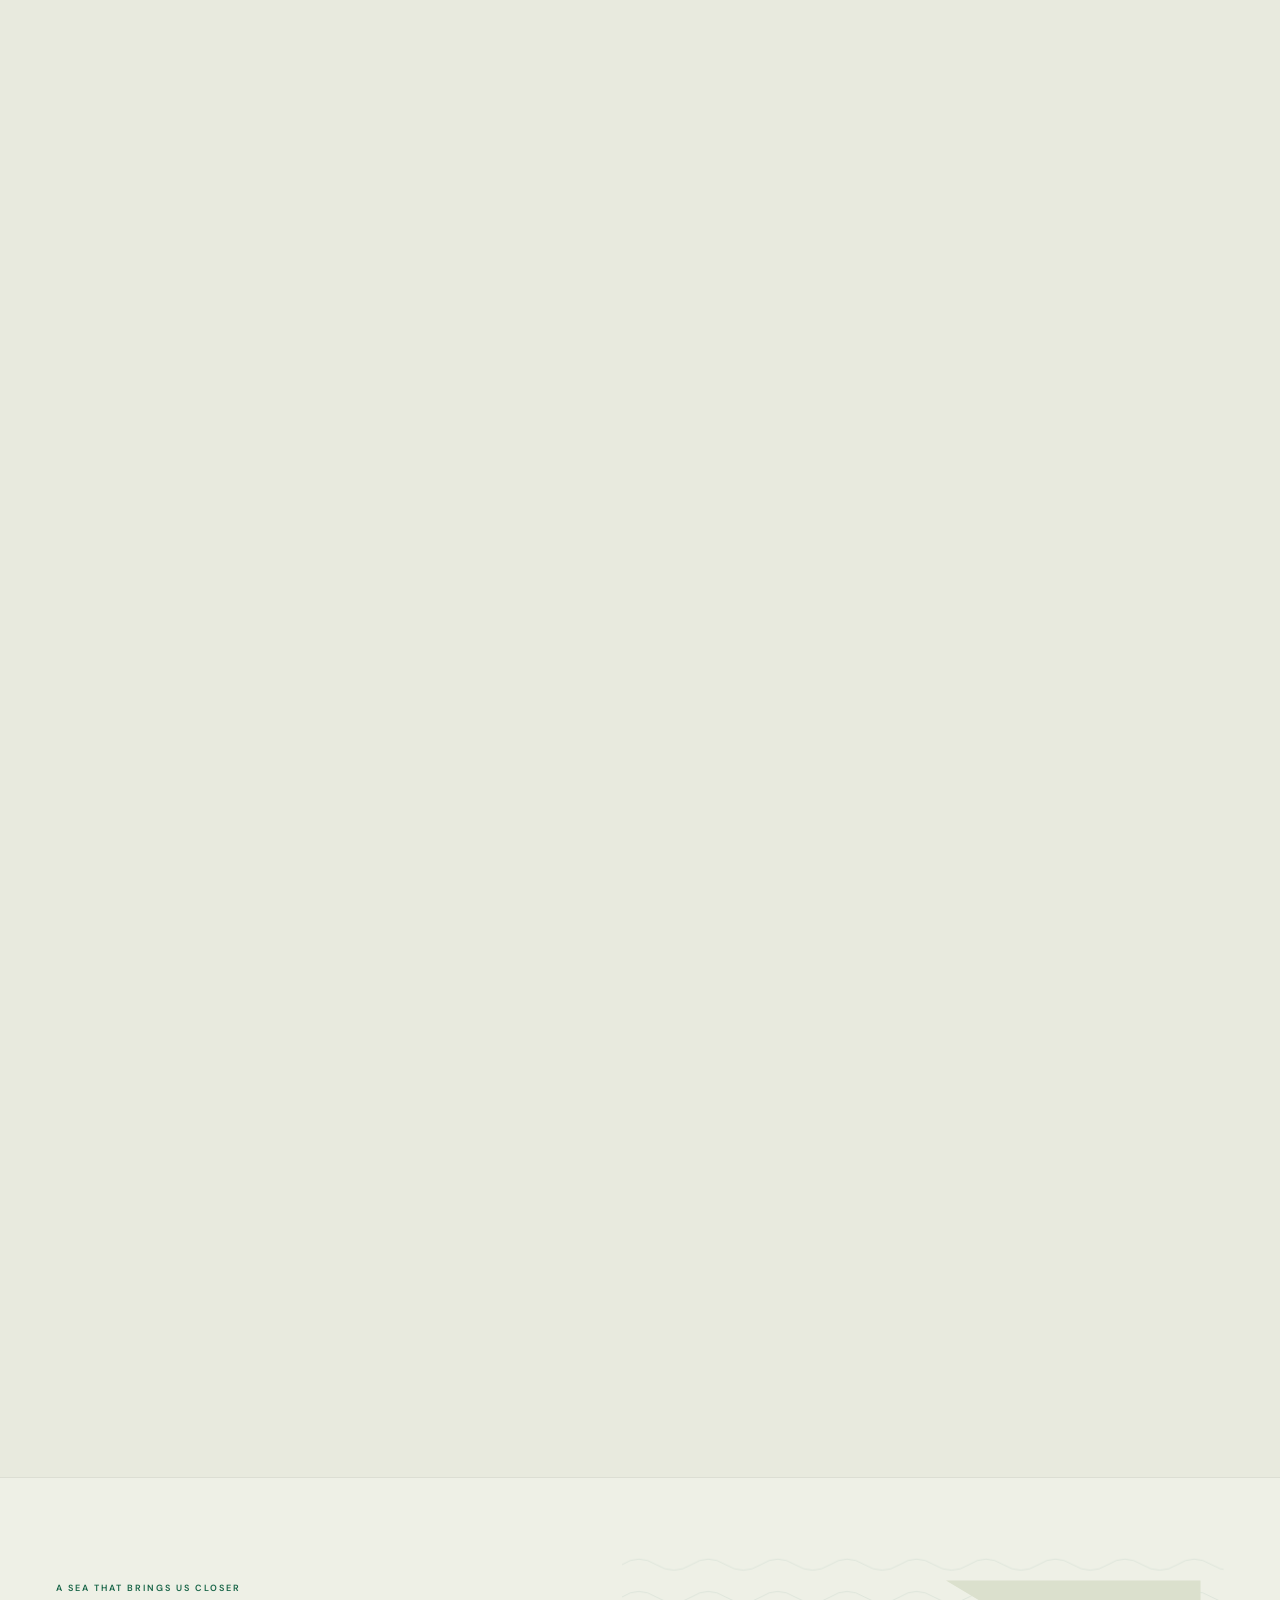
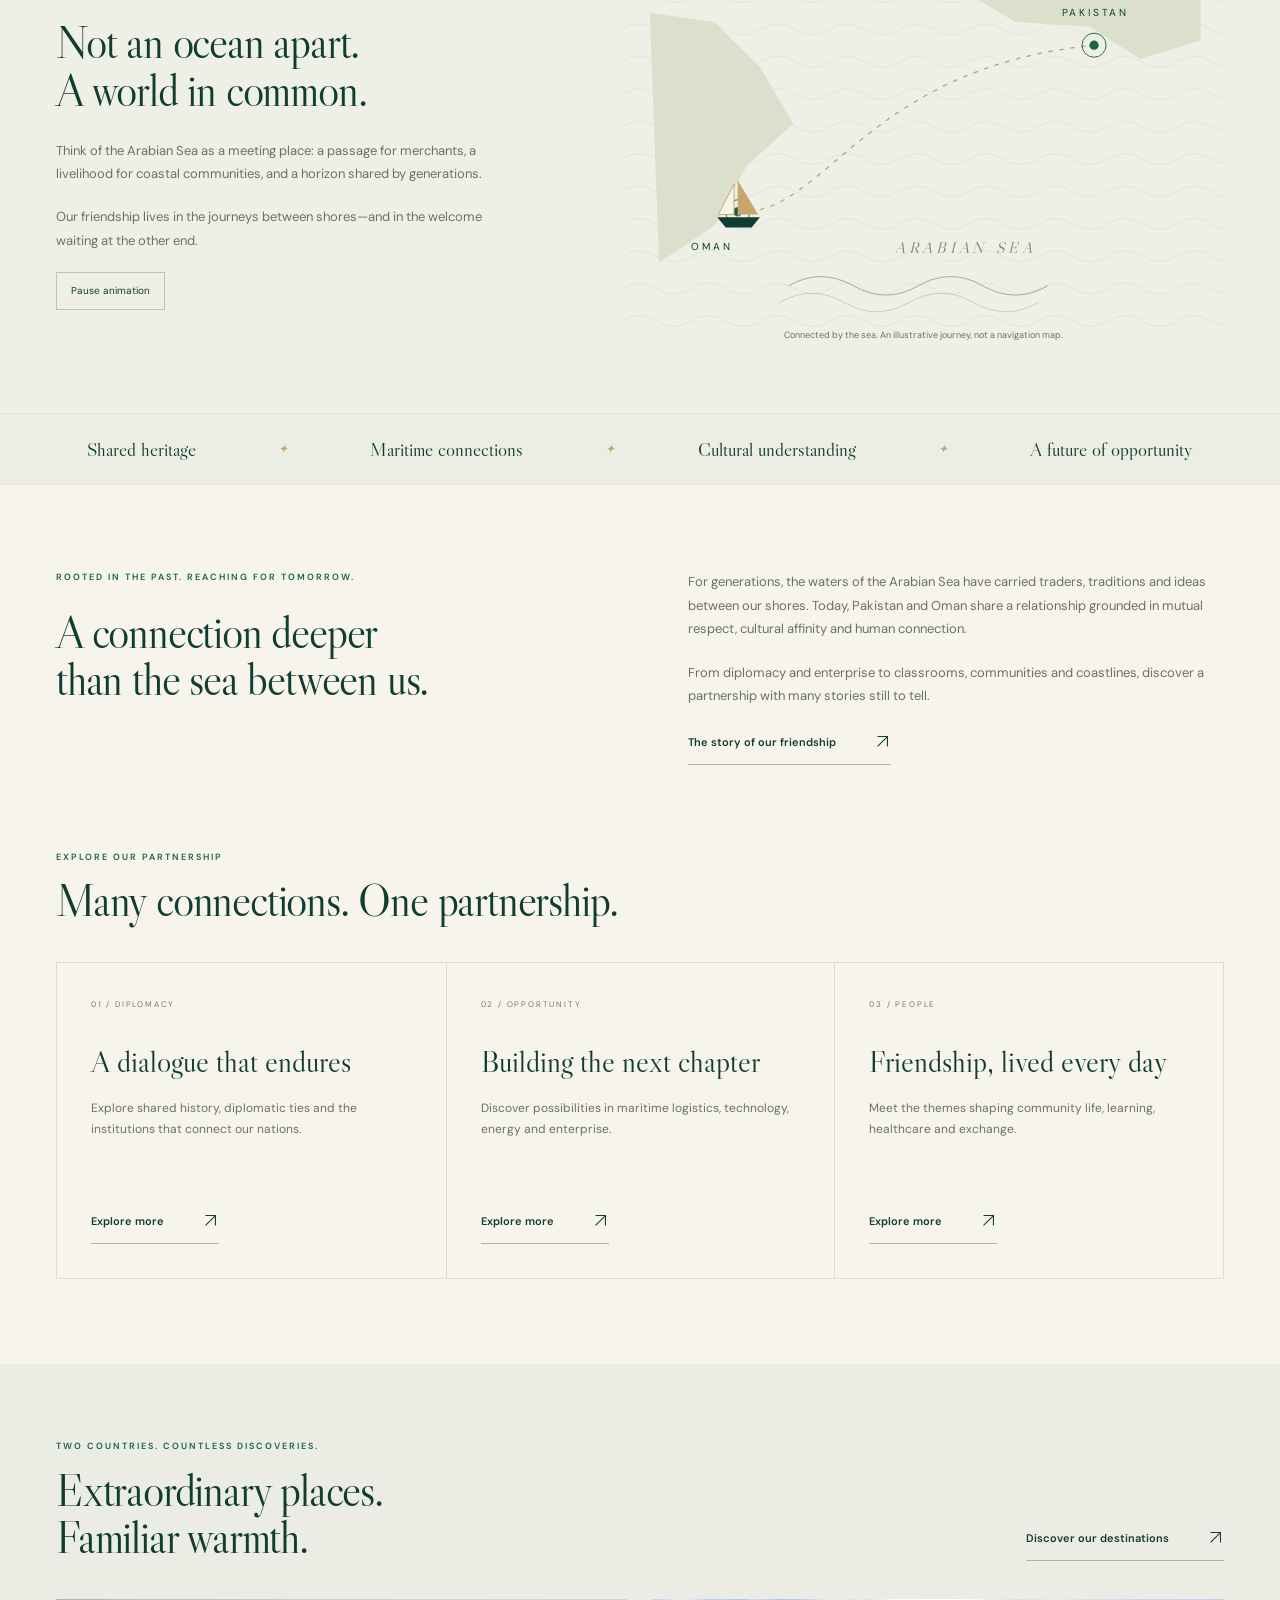
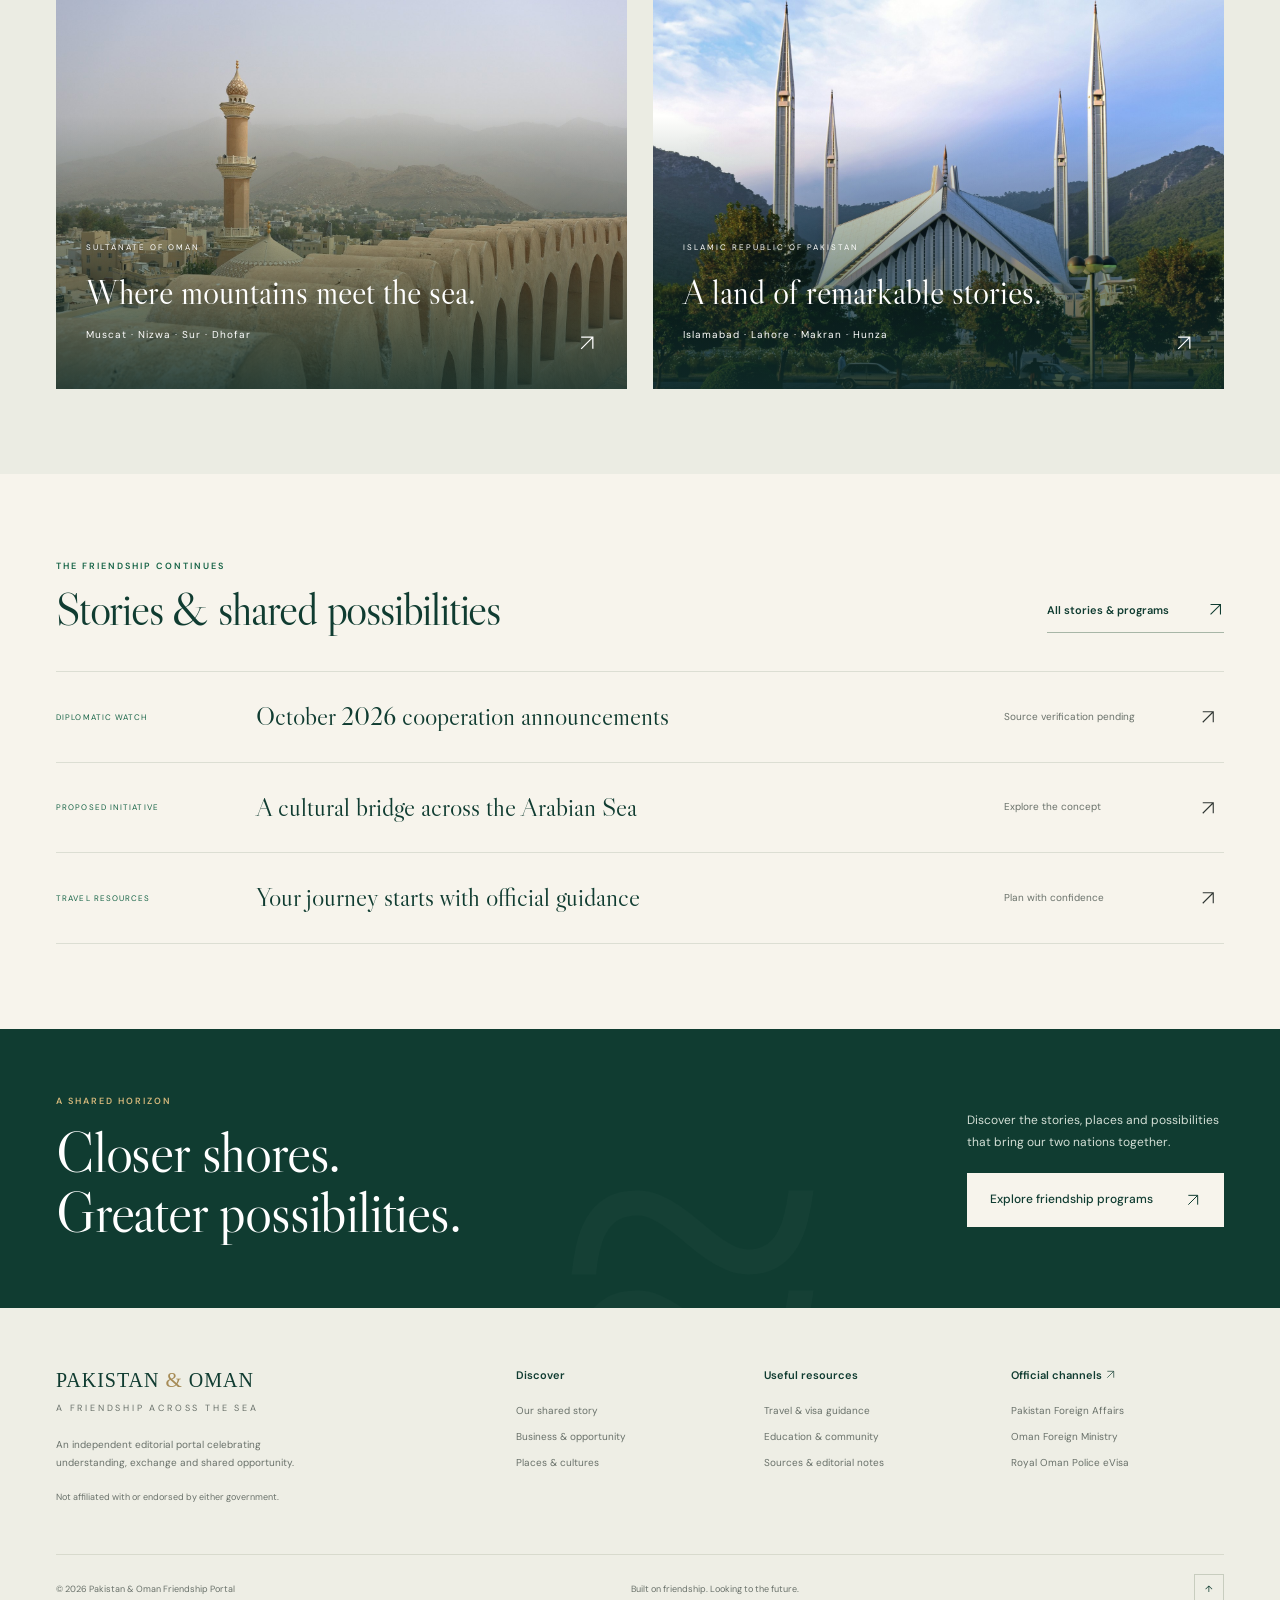
==== commit c906fb47: "Apply UI Skills motion guidance with native scroll timelines" ====
--- a/index.html
+++ b/index.html
@@ -1 +1 @@
-<!doctype html><html lang="en"><head><meta charset="utf-8"><meta name="viewport" content="width=device-width,initial-scale=1"><meta name="description" content="Explore Pakistan and Oman: shared history, culture, travel and opportunities across the Arabian Sea."><meta name="theme-color" content="#103C31"><title>A Friendship Across the Sea | Pakistan & Oman</title><link rel="icon" href="assets/favicon.svg" type="image/svg+xml"><link rel="preconnect" href="https://fonts.googleapis.com"><link rel="preconnect" href="https://fonts.gstatic.com" crossorigin><link href="https://fonts.googleapis.com/css2?family=DM+Sans:wght@400;450;500;600;700&family=Libre+Caslon+Display&display=swap" rel="stylesheet"><link rel="stylesheet" href="assets/style.css"><script src="assets/site.js" defer></script></head><body><a class="skip" href="#main">Skip to content</a><div class="topbar"><div class="wrap"><span>United by history. Connected by the sea. Growing together.</span><span class="official"><a href="https://mofa.gov.pk/">Pakistan MOFA <svg class="arrow-icon" viewBox="0 0 24 24" aria-hidden="true" fill="none" stroke="currentColor" stroke-width="1.5"><path d="M5 19 19 5M5 5h14v14"/></svg></a><i></i><a href="https://www.fm.gov.om/">Oman Foreign Ministry <svg class="arrow-icon" viewBox="0 0 24 24" aria-hidden="true" fill="none" stroke="currentColor" stroke-width="1.5"><path d="M5 19 19 5M5 5h14v14"/></svg></a></span></div></div><header><div class="wrap masthead"><a class="brand" href="index.html" aria-label="Pakistan and Oman home"><img src="assets/favicon.svg" width="45" height="45" alt=""><span>PAKISTAN <em>&</em> OMAN<small>A FRIENDSHIP ACROSS THE SEA</small></span></a><a class="button header-cta" href="relations.html">Explore our partnership <span><svg class="arrow-icon" viewBox="0 0 24 24" aria-hidden="true" fill="none" stroke="currentColor" stroke-width="1.5"><path d="M5 19 19 5M5 5h14v14"/></svg></span></a><button class="menu-button" aria-expanded="false" aria-controls="navigation">Menu <span>☰</span></button></div><nav id="navigation" aria-label="Main navigation"><div class="wrap"><a href="index.html" aria-current="page">Home</a><a href="relations.html">Relations & Diplomacy</a><a href="trade.html">Trade & Investment</a><a href="people.html">People & Progress</a><a href="heritage.html">Heritage & Tourism</a><a href="travel.html">Travel & Visa</a><a href="news.html">News & Programs</a></div></nav></header><main id="main"><section class="hero"><div class="hero-copy"><p class="eyebrow"><span class="line"></span> TWO NATIONS. A SHARED HORIZON.</p><h1>Two Nations.<br>One Enduring<br><em>Friendship.</em></h1><p>Two shores. Centuries of stories. A shared tomorrow.<br class="desktop"> Discover the people, places and possibilities connecting<br class="desktop"> Pakistan and Oman.</p><div class="hero-buttons"><a class="button" href="relations.html">Discover our story <span><svg class="arrow-icon" viewBox="0 0 24 24" aria-hidden="true" fill="none" stroke="currentColor" stroke-width="1.5"><path d="M5 19 19 5M5 5h14v14"/></svg></span></a><a class="plain-link" href="heritage.html">Explore both nations <span>→</span></a></div><div class="hero-note"><span class="mini-wave">≈</span><span>UNITED BY HISTORY. CONNECTED BY THE SEA.</span></div></div><div class="hero-visual"><img class="hero-main" src="assets/photos/muscat-harbour.jpg" data-fallback="assets/oman-fallback.svg" alt="Mutrah Corniche and harbour in Muscat, Oman" width="1400" height="1000" loading="eager"><span class="photo-label">01 / MUTRAH CORNICHE, MUSCAT</span><div class="inset-photo"><img class="" src="assets/photos/badshahi-mosque.jpg" data-fallback="assets/pakistan-fallback.svg" alt="Red sandstone minaret and dome of Badshahi Mosque, Lahore" width="1400" height="1000" loading="eager"><span>02 / BADSHAHI MOSQUE, LAHORE</span></div><div class="sea-stamp">TWO SHORES<br><b>One shared story</b><span>≈</span>THE ARABIAN SEA</div></div></section><section class="scroll-voyage" aria-labelledby="voyage-title"><div class="voyage-stage"><div class="wrap voyage-layout"><div class="voyage-copy"><p class="eyebrow">A FRIENDSHIP IN PERSPECTIVE</p><h2 id="voyage-title">Two shores.<br>One unfolding story.</h2><p>From the courtyards of Lahore to the waterfront of Muscat, every journey brings a new perspective.</p><p class="scroll-invitation"><span aria-hidden="true">↓</span> Scroll to travel between our shores</p><a class="text-link" href="heritage.html">Discover the places behind the pictures →</a><div class="voyage-progress" aria-hidden="true"><span></span></div></div><div class="voyage-scene" aria-label="Layered photographs of Pakistan and Oman"><div class="voyage-orbit" aria-hidden="true"></div><figure class="voyage-photo voyage-pakistan"><img src="assets/photos/badshahi-mosque.jpg" alt="Badshahi Mosque’s red sandstone dome and minaret in Lahore" width="818" height="1400" loading="lazy"><figcaption><span>01 / PAKISTAN</span>Lahore, a story in sandstone.</figcaption></figure><figure class="voyage-photo voyage-oman"><img src="assets/photos/muscat-harbour.jpg" alt="Mountains and white waterfront buildings along Mutrah Corniche in Muscat" width="1400" height="1000" loading="lazy"><figcaption><span>02 / OMAN</span>Muscat, where the mountains meet the sea.</figcaption></figure><span class="voyage-coordinate" aria-hidden="true">CONNECTED ACROSS THE ARABIAN SEA</span></div></div></div></section><section class="sea-story" aria-labelledby="sea-title"><div class="wrap sea-layout"><div><p class="eyebrow">A SEA THAT BRINGS US CLOSER</p><h2 id="sea-title">Not an ocean apart.<br>A world in common.</h2><p>Think of the Arabian Sea as a meeting place: a passage for merchants, a livelihood for coastal communities, and a horizon shared by generations.</p><p>Our friendship lives in the journeys between shores—and in the welcome waiting at the other end.</p><button class="motion-toggle" type="button" aria-pressed="false">Pause animation</button></div><figure class="route-graphic"><svg viewBox="0 0 650 410" role="img" aria-labelledby="route-title route-desc"><title id="route-title">A friendship across the Arabian Sea</title><desc id="route-desc">An illustrative maritime connection between Oman and Pakistan, with a dhow and flowing waves. This is not a navigation map or a scheduled shipping route.</desc><defs><path id="sea-route" d="M125 285C220 290 260 130 510 105"/><pattern id="sea-lines" width="75" height="35" patternUnits="userSpaceOnUse"><path d="M0 18q18-12 37 0t38 0" fill="none" stroke="#b0c6bb" stroke-width=".6"/></pattern></defs><rect width="650" height="410" fill="url(#sea-lines)" opacity=".5"/><path d="M30 70 100 80 150 130 185 190 135 235 100 300 40 340" fill="#dbe0cd"/><path d="m350 35 75 45 80 5 55 35 65-20V35" fill="#dbe0cd"/><use href="#sea-route" fill="none" stroke="#c6a66b" stroke-width="1.5" stroke-dasharray="5 7" class="route-line"/><circle cx="125" cy="285" r="5" fill="#176447"/><circle class="port-ring" cx="125" cy="285" r="13"/><circle cx="510" cy="105" r="5" fill="#176447"/><circle class="port-ring second" cx="510" cy="105" r="13"/><text x="75" y="326">OMAN</text><text x="475" y="73">PAKISTAN</text><text class="sea-name" x="295" y="330">ARABIAN SEA</text><g class="sailing-dhow"><path d="m-22 6h46l-9 11h-28z" fill="#103c31"/><path d="M0 5v-39L22 3H3" fill="#c6a66b"/><path d="M-4-30-21 3h17z" fill="#f7f4ec" stroke="#c6a66b"/></g><path class="wave wave-one" d="M180 365q35-20 70 0t70 0t70 0t70 0"/><path class="wave wave-two" d="M170 383q35-20 70 0t70 0t70 0t70 0"/></svg><figcaption>Connected by the sea. An illustrative journey, not a navigation map.</figcaption></figure></div></section><div class="values-strip"><div class="wrap"><span>Shared heritage</span><i>✦</i><span>Maritime connections</span><i>✦</i><span>Cultural understanding</span><i>✦</i><span>A future of opportunity</span></div></div><section class="section wrap story"><div><p class="eyebrow">ROOTED IN THE PAST. REACHING FOR TOMORROW.</p><h2>A connection deeper<br>than the sea between us.</h2></div><div><p>For generations, the waters of the Arabian Sea have carried traders, traditions and ideas between our shores. Today, Pakistan and Oman share a relationship grounded in mutual respect, cultural affinity and human connection.</p><p>From diplomacy and enterprise to classrooms, communities and coastlines, discover a partnership with many stories still to tell.</p><a class="text-link" href="relations.html">The story of our friendship <span><svg class="arrow-icon" viewBox="0 0 24 24" aria-hidden="true" fill="none" stroke="currentColor" stroke-width="1.5"><path d="M5 19 19 5M5 5h14v14"/></svg></span></a></div></section><section class="section wrap"><div class="section-heading"><div><p class="eyebrow">EXPLORE OUR PARTNERSHIP</p><h2>Many connections. One partnership.</h2></div></div><div class="cards"><article class="topic-card"><span class="card-number">01 / DIPLOMACY</span><h3>A dialogue that endures</h3><p>Explore shared history, diplomatic ties and the institutions that connect our nations.</p><a class="text-link" href="relations.html">Explore more <span><svg class="arrow-icon" viewBox="0 0 24 24" aria-hidden="true" fill="none" stroke="currentColor" stroke-width="1.5"><path d="M5 19 19 5M5 5h14v14"/></svg></span></a></article><article class="topic-card"><span class="card-number">02 / OPPORTUNITY</span><h3>Building the next chapter</h3><p>Discover possibilities in maritime logistics, technology, energy and enterprise.</p><a class="text-link" href="trade.html">Explore more <span><svg class="arrow-icon" viewBox="0 0 24 24" aria-hidden="true" fill="none" stroke="currentColor" stroke-width="1.5"><path d="M5 19 19 5M5 5h14v14"/></svg></span></a></article><article class="topic-card"><span class="card-number">03 / PEOPLE</span><h3>Friendship, lived every day</h3><p>Meet the themes shaping community life, learning, healthcare and exchange.</p><a class="text-link" href="people.html">Explore more <span><svg class="arrow-icon" viewBox="0 0 24 24" aria-hidden="true" fill="none" stroke="currentColor" stroke-width="1.5"><path d="M5 19 19 5M5 5h14v14"/></svg></span></a></article></div></section><section class="destination-section"><div class="wrap"><div class="section-heading"><div><p class="eyebrow">TWO COUNTRIES. COUNTLESS DISCOVERIES.</p><h2>Extraordinary places.<br>Familiar warmth.</h2></div><a class="text-link" href="heritage.html">Discover our destinations <span><svg class="arrow-icon" viewBox="0 0 24 24" aria-hidden="true" fill="none" stroke="currentColor" stroke-width="1.5"><path d="M5 19 19 5M5 5h14v14"/></svg></span></a></div><div class="destination-grid"><a class="destination" href="heritage.html#oman"><img class="" src="assets/photos/nizwa-fort.jpg" data-fallback="assets/oman-fallback.svg" alt="Battlements of Nizwa Fort overlooking the Friday Mosque and mountains" width="1400" height="1000" loading="lazy"><div><span>SULTANATE OF OMAN</span><h3>Where mountains meet the sea.</h3><p>Muscat · Nizwa · Sur · Dhofar <b><svg class="arrow-icon" viewBox="0 0 24 24" aria-hidden="true" fill="none" stroke="currentColor" stroke-width="1.5"><path d="M5 19 19 5M5 5h14v14"/></svg></b></p></div></a><a class="destination" href="heritage.html#pakistan"><img class="" src="assets/photos/faisal-mosque.jpg" data-fallback="assets/pakistan-fallback.svg" alt="Faisal Mosque against the Margalla Hills in Islamabad" width="1400" height="1000" loading="lazy"><div><span>ISLAMIC REPUBLIC OF PAKISTAN</span><h3>A land of remarkable stories.</h3><p>Islamabad · Lahore · Makran · Hunza <b><svg class="arrow-icon" viewBox="0 0 24 24" aria-hidden="true" fill="none" stroke="currentColor" stroke-width="1.5"><path d="M5 19 19 5M5 5h14v14"/></svg></b></p></div></a></div></div></section><section class="section wrap"><div class="section-heading"><div><p class="eyebrow">THE FRIENDSHIP CONTINUES</p><h2>Stories & shared possibilities</h2></div><a class="text-link" href="news.html">All stories & programs <span><svg class="arrow-icon" viewBox="0 0 24 24" aria-hidden="true" fill="none" stroke="currentColor" stroke-width="1.5"><path d="M5 19 19 5M5 5h14v14"/></svg></span></a></div><div class="news-list"><a href="news.html#agreement"><span class="news-type">DIPLOMATIC WATCH</span><h3>October 2026 cooperation announcements</h3><span>Source verification pending</span><b><svg class="arrow-icon" viewBox="0 0 24 24" aria-hidden="true" fill="none" stroke="currentColor" stroke-width="1.5"><path d="M5 19 19 5M5 5h14v14"/></svg></b></a><a href="news.html#programs"><span class="news-type">PROPOSED INITIATIVE</span><h3>A cultural bridge across the Arabian Sea</h3><span>Explore the concept</span><b><svg class="arrow-icon" viewBox="0 0 24 24" aria-hidden="true" fill="none" stroke="currentColor" stroke-width="1.5"><path d="M5 19 19 5M5 5h14v14"/></svg></b></a><a href="travel.html"><span class="news-type">TRAVEL RESOURCES</span><h3>Your journey starts with official guidance</h3><span>Plan with confidence</span><b><svg class="arrow-icon" viewBox="0 0 24 24" aria-hidden="true" fill="none" stroke="currentColor" stroke-width="1.5"><path d="M5 19 19 5M5 5h14v14"/></svg></b></a></div></section></main><section class="closing"><div class="wrap"><div><p class="eyebrow">A SHARED HORIZON</p><h2>Closer shores.<br>Greater possibilities.</h2></div><div><p>Discover the stories, places and possibilities<br>that bring our two nations together.</p><a class="button light" href="news.html#programs">Explore friendship programs <span><svg class="arrow-icon" viewBox="0 0 24 24" aria-hidden="true" fill="none" stroke="currentColor" stroke-width="1.5"><path d="M5 19 19 5M5 5h14v14"/></svg></span></a></div></div></section><footer><div class="wrap footer-grid"><div><a class="brand" href="index.html"><span>PAKISTAN <em>&</em> OMAN<small>A FRIENDSHIP ACROSS THE SEA</small></span></a><p>An independent editorial portal celebrating<br>understanding, exchange and shared opportunity.</p><small>Not affiliated with or endorsed by either government.</small></div><div><h3>Discover</h3><a href="relations.html">Our shared story</a><a href="trade.html">Business & opportunity</a><a href="heritage.html">Places & cultures</a></div><div><h3>Useful resources</h3><a href="travel.html">Travel & visa guidance</a><a href="people.html">Education & community</a><a href="news.html#sources">Sources & editorial notes</a></div><div><h3>Official channels <svg class="arrow-icon" viewBox="0 0 24 24" aria-hidden="true" fill="none" stroke="currentColor" stroke-width="1.5"><path d="M5 19 19 5M5 5h14v14"/></svg></h3><a href="https://mofa.gov.pk/">Pakistan Foreign Affairs</a><a href="https://www.fm.gov.om/">Oman Foreign Ministry</a><a href="https://evisa.rop.gov.om/">Royal Oman Police eVisa</a></div></div><div class="wrap footer-bottom"><span>© 2026 Pakistan & Oman Friendship Portal</span><span>Built on friendship. Looking to the future.</span><button class="back-top" aria-label="Back to top">↑</button></div></footer></body></html>+<!doctype html><html lang="en"><head><meta charset="utf-8"><meta name="viewport" content="width=device-width,initial-scale=1"><meta name="description" content="Explore Pakistan and Oman: shared history, culture, travel and opportunities across the Arabian Sea."><meta name="theme-color" content="#103C31"><title>A Friendship Across the Sea | Pakistan & Oman</title><link rel="icon" href="assets/favicon.svg" type="image/svg+xml"><link rel="preconnect" href="https://fonts.googleapis.com"><link rel="preconnect" href="https://fonts.gstatic.com" crossorigin><link href="https://fonts.googleapis.com/css2?family=DM+Sans:wght@400;450;500;600;700&family=Libre+Caslon+Display&display=swap" rel="stylesheet"><link rel="stylesheet" href="assets/style.css"><script src="assets/site.js" defer></script></head><body><a class="skip" href="#main">Skip to content</a><div class="topbar"><div class="wrap"><span>United by history. Connected by the sea. Growing together.</span><span class="official"><a href="https://mofa.gov.pk/">Pakistan MOFA <svg class="arrow-icon" viewBox="0 0 24 24" aria-hidden="true" fill="none" stroke="currentColor" stroke-width="1.5"><path d="M5 19 19 5M5 5h14v14"/></svg></a><i></i><a href="https://www.fm.gov.om/">Oman Foreign Ministry <svg class="arrow-icon" viewBox="0 0 24 24" aria-hidden="true" fill="none" stroke="currentColor" stroke-width="1.5"><path d="M5 19 19 5M5 5h14v14"/></svg></a></span></div></div><header><div class="wrap masthead"><a class="brand" href="index.html" aria-label="Pakistan and Oman home"><img src="assets/favicon.svg" width="45" height="45" alt=""><span>PAKISTAN <em>&</em> OMAN<small>A FRIENDSHIP ACROSS THE SEA</small></span></a><a class="button header-cta" href="relations.html">Explore our partnership <span><svg class="arrow-icon" viewBox="0 0 24 24" aria-hidden="true" fill="none" stroke="currentColor" stroke-width="1.5"><path d="M5 19 19 5M5 5h14v14"/></svg></span></a><button class="menu-button" aria-expanded="false" aria-controls="navigation">Menu <span>☰</span></button></div><nav id="navigation" aria-label="Main navigation"><div class="wrap"><a href="index.html" aria-current="page">Home</a><a href="relations.html">Relations & Diplomacy</a><a href="trade.html">Trade & Investment</a><a href="people.html">People & Progress</a><a href="heritage.html">Heritage & Tourism</a><a href="travel.html">Travel & Visa</a><a href="news.html">News & Programs</a></div></nav></header><main id="main"><section class="hero"><div class="hero-copy"><p class="eyebrow"><span class="line"></span> TWO NATIONS. A SHARED HORIZON.</p><h1>Two Nations.<br>One Enduring<br><em>Friendship.</em></h1><p>Two shores. Centuries of stories. A shared tomorrow.<br class="desktop"> Discover the people, places and possibilities connecting<br class="desktop"> Pakistan and Oman.</p><div class="hero-buttons"><a class="button" href="relations.html">Discover our story <span><svg class="arrow-icon" viewBox="0 0 24 24" aria-hidden="true" fill="none" stroke="currentColor" stroke-width="1.5"><path d="M5 19 19 5M5 5h14v14"/></svg></span></a><a class="plain-link" href="heritage.html">Explore both nations <span>→</span></a></div><div class="hero-note"><span class="mini-wave">≈</span><span>UNITED BY HISTORY. CONNECTED BY THE SEA.</span></div></div><div class="hero-visual"><img class="hero-main" src="assets/photos/muscat-harbour.jpg" data-fallback="assets/oman-fallback.svg" alt="Mutrah Corniche and harbour in Muscat, Oman" width="1400" height="1000" loading="eager"><span class="photo-label">01 / MUTRAH CORNICHE, MUSCAT</span><div class="inset-photo"><img class="" src="assets/photos/badshahi-mosque.jpg" data-fallback="assets/pakistan-fallback.svg" alt="Red sandstone minaret and dome of Badshahi Mosque, Lahore" width="1400" height="1000" loading="eager"><span>02 / BADSHAHI MOSQUE, LAHORE</span></div><div class="sea-stamp">TWO SHORES<br><b>One shared story</b><span>≈</span>THE ARABIAN SEA</div></div></section><section class="scroll-voyage" aria-labelledby="voyage-title"><div class="voyage-stage"><div class="wrap voyage-layout"><div class="voyage-copy"><p class="eyebrow">A FRIENDSHIP IN PERSPECTIVE</p><h2 id="voyage-title">A change of shore.<br>A new perspective.</h2><p>Scroll from the sandstone courtyards of Lahore to the mountain-backed waterfront of Muscat. Two distinct places, brought into one shared frame.</p><p class="scroll-invitation"><span aria-hidden="true">↓</span> Scroll to travel between our shores</p><a class="text-link" href="heritage.html">Discover the places behind the pictures →</a><div class="voyage-progress" aria-hidden="true"><span></span></div></div><div class="voyage-scene" aria-label="Layered photographs of Pakistan and Oman"><div class="voyage-orbit" aria-hidden="true"></div><span class="voyage-backdrop" aria-hidden="true">ACROSS<br>THE SEA</span><figure class="voyage-photo voyage-nizwa"><img src="assets/photos/nizwa-fort.jpg" alt="Nizwa Fort’s curved battlements and the neighbouring mosque in Oman" width="1800" height="1190" loading="lazy"><figcaption><span>03 / SHARED CURIOSITY</span>A different view. A familiar welcome.</figcaption></figure><figure class="voyage-photo voyage-pakistan"><img src="assets/photos/badshahi-mosque.jpg" alt="Badshahi Mosque’s red sandstone dome and minaret in Lahore" width="818" height="1400" loading="lazy"><figcaption><span>01 / PAKISTAN</span>Lahore, a story in sandstone.</figcaption></figure><figure class="voyage-photo voyage-oman"><img src="assets/photos/muscat-harbour.jpg" alt="Mountains and white waterfront buildings along Mutrah Corniche in Muscat" width="1400" height="1000" loading="lazy"><figcaption><span>02 / OMAN</span>Muscat, where the mountains meet the sea.</figcaption></figure><span class="voyage-coordinate" aria-hidden="true">CONNECTED ACROSS THE ARABIAN SEA</span></div></div></div></section><section class="sea-story" aria-labelledby="sea-title"><div class="wrap sea-layout"><div><p class="eyebrow">A SEA THAT BRINGS US CLOSER</p><h2 id="sea-title">Not an ocean apart.<br>A world in common.</h2><p>Think of the Arabian Sea as a meeting place: a passage for merchants, a livelihood for coastal communities, and a horizon shared by generations.</p><p>Our friendship lives in the journeys between shores—and in the welcome waiting at the other end.</p><button class="motion-toggle" type="button" aria-pressed="false">Pause animation</button></div><figure class="route-graphic"><svg viewBox="0 0 650 410" role="img" aria-labelledby="route-title route-desc"><title id="route-title">A friendship across the Arabian Sea</title><desc id="route-desc">An illustrative maritime connection between Oman and Pakistan, with a dhow and flowing waves. This is not a navigation map or a scheduled shipping route.</desc><defs><path id="sea-route" d="M125 285C220 290 260 130 510 105"/><pattern id="sea-lines" width="75" height="35" patternUnits="userSpaceOnUse"><path d="M0 18q18-12 37 0t38 0" fill="none" stroke="#b0c6bb" stroke-width=".6"/></pattern></defs><rect width="650" height="410" fill="url(#sea-lines)" opacity=".5"/><path d="M30 70 100 80 150 130 185 190 135 235 100 300 40 340" fill="#dbe0cd"/><path d="m350 35 75 45 80 5 55 35 65-20V35" fill="#dbe0cd"/><use href="#sea-route" fill="none" stroke="#c6a66b" stroke-width="1.5" stroke-dasharray="5 7" class="route-line"/><circle cx="125" cy="285" r="5" fill="#176447"/><circle class="port-ring" cx="125" cy="285" r="13"/><circle cx="510" cy="105" r="5" fill="#176447"/><circle class="port-ring second" cx="510" cy="105" r="13"/><text x="75" y="326">OMAN</text><text x="475" y="73">PAKISTAN</text><text class="sea-name" x="295" y="330">ARABIAN SEA</text><g class="sailing-dhow"><path d="m-22 6h46l-9 11h-28z" fill="#103c31"/><path d="M0 5v-39L22 3H3" fill="#c6a66b"/><path d="M-4-30-21 3h17z" fill="#f7f4ec" stroke="#c6a66b"/></g><path class="wave wave-one" d="M180 365q35-20 70 0t70 0t70 0t70 0"/><path class="wave wave-two" d="M170 383q35-20 70 0t70 0t70 0t70 0"/></svg><figcaption>Connected by the sea. An illustrative journey, not a navigation map.</figcaption></figure></div></section><div class="values-strip"><div class="wrap"><span>Shared heritage</span><i>✦</i><span>Maritime connections</span><i>✦</i><span>Cultural understanding</span><i>✦</i><span>A future of opportunity</span></div></div><section class="section wrap story"><div><p class="eyebrow">ROOTED IN THE PAST. REACHING FOR TOMORROW.</p><h2>A connection deeper<br>than the sea between us.</h2></div><div><p>For generations, the waters of the Arabian Sea have carried traders, traditions and ideas between our shores. Today, Pakistan and Oman share a relationship grounded in mutual respect, cultural affinity and human connection.</p><p>From diplomacy and enterprise to classrooms, communities and coastlines, discover a partnership with many stories still to tell.</p><a class="text-link" href="relations.html">The story of our friendship <span><svg class="arrow-icon" viewBox="0 0 24 24" aria-hidden="true" fill="none" stroke="currentColor" stroke-width="1.5"><path d="M5 19 19 5M5 5h14v14"/></svg></span></a></div></section><section class="section wrap"><div class="section-heading"><div><p class="eyebrow">EXPLORE OUR PARTNERSHIP</p><h2>Many connections. One partnership.</h2></div></div><div class="cards"><article class="topic-card"><span class="card-number">01 / DIPLOMACY</span><h3>A dialogue that endures</h3><p>Explore shared history, diplomatic ties and the institutions that connect our nations.</p><a class="text-link" href="relations.html">Explore more <span><svg class="arrow-icon" viewBox="0 0 24 24" aria-hidden="true" fill="none" stroke="currentColor" stroke-width="1.5"><path d="M5 19 19 5M5 5h14v14"/></svg></span></a></article><article class="topic-card"><span class="card-number">02 / OPPORTUNITY</span><h3>Building the next chapter</h3><p>Discover possibilities in maritime logistics, technology, energy and enterprise.</p><a class="text-link" href="trade.html">Explore more <span><svg class="arrow-icon" viewBox="0 0 24 24" aria-hidden="true" fill="none" stroke="currentColor" stroke-width="1.5"><path d="M5 19 19 5M5 5h14v14"/></svg></span></a></article><article class="topic-card"><span class="card-number">03 / PEOPLE</span><h3>Friendship, lived every day</h3><p>Meet the themes shaping community life, learning, healthcare and exchange.</p><a class="text-link" href="people.html">Explore more <span><svg class="arrow-icon" viewBox="0 0 24 24" aria-hidden="true" fill="none" stroke="currentColor" stroke-width="1.5"><path d="M5 19 19 5M5 5h14v14"/></svg></span></a></article></div></section><section class="destination-section"><div class="wrap"><div class="section-heading"><div><p class="eyebrow">TWO COUNTRIES. COUNTLESS DISCOVERIES.</p><h2>Extraordinary places.<br>Familiar warmth.</h2></div><a class="text-link" href="heritage.html">Discover our destinations <span><svg class="arrow-icon" viewBox="0 0 24 24" aria-hidden="true" fill="none" stroke="currentColor" stroke-width="1.5"><path d="M5 19 19 5M5 5h14v14"/></svg></span></a></div><div class="destination-grid"><a class="destination" href="heritage.html#oman"><img class="" src="assets/photos/nizwa-fort.jpg" data-fallback="assets/oman-fallback.svg" alt="Battlements of Nizwa Fort overlooking the Friday Mosque and mountains" width="1400" height="1000" loading="lazy"><div><span>SULTANATE OF OMAN</span><h3>Where mountains meet the sea.</h3><p>Muscat · Nizwa · Sur · Dhofar <b><svg class="arrow-icon" viewBox="0 0 24 24" aria-hidden="true" fill="none" stroke="currentColor" stroke-width="1.5"><path d="M5 19 19 5M5 5h14v14"/></svg></b></p></div></a><a class="destination" href="heritage.html#pakistan"><img class="" src="assets/photos/faisal-mosque.jpg" data-fallback="assets/pakistan-fallback.svg" alt="Faisal Mosque against the Margalla Hills in Islamabad" width="1400" height="1000" loading="lazy"><div><span>ISLAMIC REPUBLIC OF PAKISTAN</span><h3>A land of remarkable stories.</h3><p>Islamabad · Lahore · Makran · Hunza <b><svg class="arrow-icon" viewBox="0 0 24 24" aria-hidden="true" fill="none" stroke="currentColor" stroke-width="1.5"><path d="M5 19 19 5M5 5h14v14"/></svg></b></p></div></a></div></div></section><section class="section wrap"><div class="section-heading"><div><p class="eyebrow">THE FRIENDSHIP CONTINUES</p><h2>Stories & shared possibilities</h2></div><a class="text-link" href="news.html">All stories & programs <span><svg class="arrow-icon" viewBox="0 0 24 24" aria-hidden="true" fill="none" stroke="currentColor" stroke-width="1.5"><path d="M5 19 19 5M5 5h14v14"/></svg></span></a></div><div class="news-list"><a href="news.html#agreement"><span class="news-type">DIPLOMATIC WATCH</span><h3>October 2026 cooperation announcements</h3><span>Source verification pending</span><b><svg class="arrow-icon" viewBox="0 0 24 24" aria-hidden="true" fill="none" stroke="currentColor" stroke-width="1.5"><path d="M5 19 19 5M5 5h14v14"/></svg></b></a><a href="news.html#programs"><span class="news-type">PROPOSED INITIATIVE</span><h3>A cultural bridge across the Arabian Sea</h3><span>Explore the concept</span><b><svg class="arrow-icon" viewBox="0 0 24 24" aria-hidden="true" fill="none" stroke="currentColor" stroke-width="1.5"><path d="M5 19 19 5M5 5h14v14"/></svg></b></a><a href="travel.html"><span class="news-type">TRAVEL RESOURCES</span><h3>Your journey starts with official guidance</h3><span>Plan with confidence</span><b><svg class="arrow-icon" viewBox="0 0 24 24" aria-hidden="true" fill="none" stroke="currentColor" stroke-width="1.5"><path d="M5 19 19 5M5 5h14v14"/></svg></b></a></div></section></main><section class="closing"><div class="wrap"><div><p class="eyebrow">A SHARED HORIZON</p><h2>Closer shores.<br>Greater possibilities.</h2></div><div><p>Discover the stories, places and possibilities<br>that bring our two nations together.</p><a class="button light" href="news.html#programs">Explore friendship programs <span><svg class="arrow-icon" viewBox="0 0 24 24" aria-hidden="true" fill="none" stroke="currentColor" stroke-width="1.5"><path d="M5 19 19 5M5 5h14v14"/></svg></span></a></div></div></section><footer><div class="wrap footer-grid"><div><a class="brand" href="index.html"><span>PAKISTAN <em>&</em> OMAN<small>A FRIENDSHIP ACROSS THE SEA</small></span></a><p>An independent editorial portal celebrating<br>understanding, exchange and shared opportunity.</p><small>Not affiliated with or endorsed by either government.</small></div><div><h3>Discover</h3><a href="relations.html">Our shared story</a><a href="trade.html">Business & opportunity</a><a href="heritage.html">Places & cultures</a></div><div><h3>Useful resources</h3><a href="travel.html">Travel & visa guidance</a><a href="people.html">Education & community</a><a href="news.html#sources">Sources & editorial notes</a></div><div><h3>Official channels <svg class="arrow-icon" viewBox="0 0 24 24" aria-hidden="true" fill="none" stroke="currentColor" stroke-width="1.5"><path d="M5 19 19 5M5 5h14v14"/></svg></h3><a href="https://mofa.gov.pk/">Pakistan Foreign Affairs</a><a href="https://www.fm.gov.om/">Oman Foreign Ministry</a><a href="https://evisa.rop.gov.om/">Royal Oman Police eVisa</a></div></div><div class="wrap footer-bottom"><span>© 2026 Pakistan & Oman Friendship Portal</span><span>Built on friendship. Looking to the future.</span><button class="back-top" aria-label="Back to top">↑</button></div></footer></body></html>
--- a/assets/style.css
+++ b/assets/style.css
@@ -8,8 +8,55 @@
 .sea-story{padding:70px 0;background:#eef0e6;border-top:1px solid var(--line)}.sea-layout{display:grid;grid-template-columns:1fr 1.2fr;align-items:center;gap:65px}.sea-layout h2{margin-bottom:25px}.sea-layout p:not(.eyebrow){max-width:440px;font-size:13px;color:var(--muted)}.route-graphic{margin:0}.route-graphic svg{width:100%;display:block}.route-graphic text{font:11px var(--sans);letter-spacing:3px;fill:var(--dark)}.route-graphic .sea-name{font:italic 17px var(--serif);letter-spacing:4px;fill:#7a8d7e}.route-graphic figcaption{font-size:9px;text-align:center;color:var(--muted)}.route-line{animation:route-flow 18s linear infinite}.port-ring{fill:none;stroke:#176447;stroke-width:1;transform-box:fill-box;transform-origin:center;animation:port-pulse 4s ease-out infinite}.port-ring.second{animation-delay:2s}.sailing-dhow{offset-path:path('M125 285C220 290 260 130 510 105');offset-rotate:0deg;animation:sail 20s ease-in-out infinite alternate}.wave{fill:none;stroke:#8fac9b;stroke-width:1;animation:wave-drift 6s ease-in-out infinite alternate}.wave-two{animation-delay:-3s;opacity:.5}.motion-toggle{border:1px solid #bac5b4;color:var(--dark);background:transparent;padding:9px 14px;font-size:10px;display:flex;align-items:center;gap:20px}.motion-paused .sea-story *{animation-play-state:paused!important}.motion-paused .reveal-pending{opacity:1;transform:none}.reveal-pending{opacity:0;transform:translateY(20px);transition:opacity .65s ease,transform .65s ease}.reveal-pending.is-visible{opacity:1;transform:none}@keyframes sail{from{offset-distance:0%}to{offset-distance:100%}}@keyframes route-flow{to{stroke-dashoffset:-240}}@keyframes port-pulse{0%{transform:scale(.6);opacity:1}100%{transform:scale(1.8);opacity:0}}@keyframes wave-drift{to{transform:translateX(18px)}}@media(max-width:800px){.sea-layout{gap:25px}.sea-layout h2{font-size:38px}}@media(max-width:560px){.sea-story{padding:45px 0}.sea-layout{grid-template-columns:1fr;gap:25px}.sea-layout h2{font-size:43px}.route-graphic{margin:0 -5px}}@media(prefers-reduced-motion:reduce){.reveal-pending{opacity:1;transform:none}.sailing-dhow{offset-distance:50%}.motion-toggle{display:none}}@media print{.reveal-pending{opacity:1;transform:none}.motion-toggle{display:none}}
 .photo-credits{margin:25px 0}.photo-credits p{font-size:10px!important;line-height:1.8}.hero-main{object-position:center 55%}
 
-/* Scroll-driven depth: ordinary document scrolling remains native. */
-.scroll-voyage{--voyage:0;position:relative;background:#e9eade}.voyage-stage{overflow:hidden;padding:75px 0}.voyage-layout{display:grid;grid-template-columns:.8fr 1.2fr;gap:60px;align-items:center;min-height:570px}.voyage-copy{position:relative;z-index:3}.voyage-copy h2{font-size:clamp(45px,4.5vw,70px);margin-bottom:28px}.voyage-copy>p:not(.eyebrow){max-width:350px;font-size:13px;color:var(--muted)}.scroll-invitation{font-size:10px!important;letter-spacing:1px;padding:12px 0}.scroll-invitation span{display:inline-block;font-size:24px;margin-right:12px;color:var(--green)}.voyage-scene{height:550px;position:relative;perspective:1300px;isolation:isolate}.voyage-photo{position:absolute;margin:0;width:55%;height:400px;top:40px;border:7px solid var(--ivory);box-shadow:0 25px 45px #103c3126;transform-style:preserve-3d;backface-visibility:hidden}.voyage-photo img{width:100%;height:100%;object-fit:cover;display:block}.voyage-photo:after{content:'';position:absolute;inset:40% 0 0;background:linear-gradient(transparent,#103c31b3)}.voyage-photo figcaption{position:absolute;z-index:1;bottom:20px;left:17px;right:15px;color:white;font:26px/1.15 var(--serif)}.voyage-photo figcaption span{display:block;font:8px/1.8 var(--sans);letter-spacing:2px;margin-bottom:10px}.voyage-pakistan{left:0;transform:rotate(-9deg);z-index:1}.voyage-oman{right:0;top:100px;transform:rotate(8deg);z-index:2}.voyage-orbit{position:absolute;inset:15px -5px 20px;border:1px solid #bba77a75;border-radius:50%;transform:rotate(-25deg)}.voyage-coordinate{position:absolute;bottom:0;right:10px;font-size:8px;letter-spacing:2px;color:#687b69}.voyage-progress{height:2px;background:#cdd4c5;max-width:220px;margin-top:40px}.voyage-progress span{display:block;height:100%;width:100%;background:var(--green);transform:scaleX(var(--voyage));transform-origin:left}.scroll-depth-enabled .scroll-voyage{height:240vh}.scroll-depth-enabled .voyage-stage{position:sticky;top:0;height:100vh;min-height:620px;display:flex;align-items:center;padding:35px 0}.scroll-depth-enabled .voyage-pakistan{transform:translate3d(calc(var(--voyage)*-25px),calc(var(--voyage)*-70px),calc(var(--voyage)*-90px)) rotateY(calc(-16deg + var(--voyage)*28deg)) rotateZ(calc(-10deg + var(--voyage)*15deg))}.scroll-depth-enabled .voyage-oman{transform:translate3d(calc(var(--voyage)*-65px),calc(var(--voyage)*-105px),calc(var(--voyage)*150px)) rotateY(calc(16deg - var(--voyage)*26deg)) rotateZ(calc(9deg - var(--voyage)*14deg))}.scroll-depth-enabled .hero-visual{perspective:1200px}.scroll-depth-enabled .hero-main{transform:translateY(var(--hero-shift,0px)) scale(1.08)}.scroll-depth-enabled .inset-photo{transform:translate3d(0,var(--inset-shift,0px),40px) rotateZ(var(--inset-angle,0deg))}.scroll-depth-enabled .sea-story .sailing-dhow{animation:none;offset-distance:var(--sea-progress,0%)}.scroll-depth-enabled .sea-story .route-line{animation:none;stroke-dashoffset:var(--route-offset,0)}
-@media(max-width:800px){.voyage-layout{gap:25px}.voyage-scene{height:450px}.voyage-photo{height:320px;width:58%}.voyage-copy h2{font-size:44px}.voyage-photo figcaption{font-size:21px}}@media(max-width:560px){.voyage-layout{grid-template-columns:1fr;gap:12px;min-height:0}.voyage-stage{padding:45px 0}.voyage-copy h2{font-size:44px;margin-bottom:16px}.voyage-copy>p:not(.eyebrow){font-size:12px;margin-bottom:12px}.voyage-copy .eyebrow{margin-bottom:14px}.scroll-invitation{padding:0}.voyage-copy .text-link{font-size:9px}.voyage-progress{margin-top:18px}.voyage-scene{height:330px;margin:10px 12px}.voyage-photo{height:240px;width:56%;top:15px;border-width:5px}.voyage-oman{top:65px}.voyage-photo figcaption{font-size:19px;left:11px;bottom:14px}.voyage-photo figcaption span{font-size:6px;letter-spacing:1px}.voyage-coordinate{font-size:6px;bottom:0}.scroll-depth-enabled .scroll-voyage{height:200vh}.scroll-depth-enabled .voyage-stage{min-height:700px}.scroll-depth-enabled .voyage-oman{transform:translate3d(calc(var(--voyage)*-15px),calc(var(--voyage)*-40px),calc(var(--voyage)*50px)) rotateY(calc(12deg - var(--voyage)*20deg)) rotateZ(calc(9deg - var(--voyage)*14deg))}.scroll-depth-enabled .voyage-pakistan{transform:translateY(calc(var(--voyage)*-20px)) rotateZ(calc(-9deg + var(--voyage)*12deg))}}
-@media(max-height:730px){.scroll-depth-enabled .voyage-stage{position:relative;height:auto;min-height:0;padding:45px 0}.scroll-depth-enabled .scroll-voyage{height:auto}}
-@media(prefers-reduced-motion:reduce){.scroll-depth-enabled .scroll-voyage{height:auto}.scroll-depth-enabled .voyage-stage{position:relative;height:auto;min-height:0}.scroll-depth-enabled .hero-main,.scroll-depth-enabled .inset-photo{transform:none}.scroll-invitation{display:none}}@media print{.scroll-depth-enabled .scroll-voyage{height:auto}.scroll-depth-enabled .voyage-stage{position:relative;height:auto}.voyage-photo{box-shadow:none}.scroll-invitation{display:none}}
+/* Native scroll timelines: no scroll listeners, per-frame layout reads or inherited animation variables. */
+.scroll-voyage{position:relative;background:#e8eade;view-timeline-name:--voyage;view-timeline-axis:block}
+.voyage-stage{overflow:clip;padding:70px 0}
+.voyage-layout{display:grid;grid-template-columns:.75fr 1.25fr;gap:70px;align-items:center;min-height:590px}
+.voyage-copy{position:relative;z-index:4}.voyage-copy h2{font-size:clamp(45px,4.4vw,68px);margin-bottom:25px;text-wrap:balance}
+.voyage-copy>p:not(.eyebrow){max-width:340px;font-size:13px;color:var(--muted);text-wrap:pretty}
+.scroll-invitation{font-size:10px!important;letter-spacing:1px;margin:28px 0}.scroll-invitation span{font-size:22px;margin-right:12px;color:var(--green)}
+.voyage-scene{height:570px;position:relative;perspective:1500px;isolation:isolate}
+.voyage-backdrop{position:absolute;top:10px;left:5%;font:130px/.88 var(--serif);color:#cbd3be;letter-spacing:-5px;pointer-events:none}
+.voyage-orbit{position:absolute;inset:0 -10px 0 0;border:1px solid #bba77a70;border-radius:50%;transform:rotate(-22deg)}
+.voyage-photo{position:absolute;margin:0;border:7px solid var(--ivory);box-shadow:0 24px 48px #103c3126;backface-visibility:hidden}
+.voyage-photo img{width:100%;height:100%;object-fit:cover;display:block}.voyage-photo:after{content:'';position:absolute;inset:40% 0 0;background:linear-gradient(transparent,#103c31b3)}
+.voyage-photo figcaption{position:absolute;z-index:1;bottom:20px;left:17px;right:15px;color:white;font:25px/1.15 var(--serif)}
+.voyage-photo figcaption span{display:block;font:8px/1.8 var(--sans);letter-spacing:2px;margin-bottom:9px}
+.voyage-pakistan{width:45%;height:380px;left:0;top:65px;z-index:2;transform:rotate(-8deg)}
+.voyage-oman{width:52%;height:370px;right:0;top:130px;z-index:3;transform:rotate(7deg)}
+.voyage-nizwa{width:38%;height:260px;left:32%;top:0;z-index:1;transform:rotate(4deg)}.voyage-nizwa figcaption{display:none}
+.voyage-coordinate{position:absolute;bottom:0;right:10px;font-size:8px;letter-spacing:2px;color:#687b69}
+.voyage-progress{height:2px;background:#cdd4c5;max-width:220px;margin-top:35px}.voyage-progress span{display:block;height:100%;background:var(--green);transform:scaleX(1);transform-origin:left}
+h1,h2{text-wrap:balance}p{text-wrap:pretty}
+@supports(animation-timeline:view()){
+ .scroll-depth-enabled .scroll-voyage{height:250svh}
+ .scroll-depth-enabled .voyage-stage{position:sticky;top:0;height:100svh;min-height:640px;display:flex;align-items:center;padding:35px 0}
+ .scroll-depth-enabled .voyage-photo,.scroll-depth-enabled .voyage-backdrop,.scroll-depth-enabled .voyage-progress span{animation-duration:1s;animation-timing-function:linear;animation-fill-mode:both;animation-timeline:--voyage;animation-range:contain 0% contain 100%}
+ .scroll-depth-enabled .voyage-pakistan{animation-name:pakistan-depth}
+ .scroll-depth-enabled .voyage-oman{animation-name:oman-depth}
+ .scroll-depth-enabled .voyage-nizwa{animation-name:nizwa-depth}
+ .scroll-depth-enabled .voyage-backdrop{animation-name:backdrop-depth}
+ .scroll-depth-enabled .voyage-progress span{animation-name:journey-progress}
+ .scroll-depth-enabled .hero{view-timeline-name:--hero;view-timeline-axis:block}
+ .scroll-depth-enabled .hero-main{animation:hero-depth 1s linear both;animation-timeline:--hero;animation-range:exit 0% exit 100%}
+ .scroll-depth-enabled .inset-photo{animation:inset-depth 1s linear both;animation-timeline:--hero;animation-range:exit 0% exit 100%}
+ .scroll-depth-enabled .sea-story{view-timeline-name:--sea}
+ .scroll-depth-enabled .sailing-dhow{animation:sea-crossing 1s linear both;animation-timeline:--sea;animation-range:entry 20% exit 80%}
+ .scroll-depth-enabled .route-line{animation:none}
+}
+@keyframes pakistan-depth{0%{transform:translate3d(30px,75px,0) rotateY(-22deg) rotateZ(-13deg)}50%{transform:translate3d(-20px,-5px,70px) rotateY(0) rotateZ(-3deg)}100%{transform:translate3d(-45px,-75px,-100px) rotateY(14deg) rotateZ(5deg)}}
+@keyframes oman-depth{0%{transform:translate3d(35px,100px,-130px) rotateY(25deg) rotateZ(13deg)}50%{transform:translate3d(-20px,0,70px) rotateY(0) rotateZ(2deg)}100%{transform:translate3d(-40px,-65px,110px) rotateY(-14deg) rotateZ(-5deg)}}
+@keyframes nizwa-depth{from{transform:translate3d(0,45px,-100px) rotateZ(-4deg)}to{transform:translate3d(15px,-35px,-180px) rotateZ(8deg)}}
+@keyframes backdrop-depth{from{transform:translateY(25px)}to{transform:translateY(-25px)}}
+@keyframes journey-progress{from{transform:scaleX(0)}to{transform:scaleX(1)}}
+@keyframes hero-depth{from{transform:scale(1.04) translateY(0)}to{transform:scale(1.12) translateY(20px)}}
+@keyframes inset-depth{from{transform:translateY(0) rotateZ(0)}to{transform:translateY(-45px) rotateZ(-4deg)}}
+@keyframes sea-crossing{from{offset-distance:0%}to{offset-distance:100%}}
+.motion-in-view .voyage-photo,.motion-in-view .hero-main,.motion-in-view .inset-photo{will-change:transform}
+.sea-story:not(.motion-in-view) .port-ring,.sea-story:not(.motion-in-view) .wave,.sea-story:not(.motion-in-view) .route-line{animation-play-state:paused}
+.motion-paused .scroll-voyage *,.motion-paused .hero *{animation-play-state:paused!important}
+@media(max-width:1000px){.voyage-layout{gap:35px}.voyage-scene{height:490px}.voyage-photo{border-width:5px}.voyage-pakistan{height:320px}.voyage-oman{height:310px}.voyage-nizwa{height:230px}.voyage-backdrop{font-size:105px}.voyage-copy h2{font-size:47px}.voyage-photo figcaption{font-size:21px}}
+@media(max-width:560px){.voyage-stage{padding:45px 0}.voyage-layout{grid-template-columns:1fr;gap:15px;min-height:0}.voyage-copy h2{font-size:43px;margin-bottom:14px}.voyage-copy .eyebrow{font-size:8px;margin-bottom:12px}.voyage-copy>p:not(.eyebrow){font-size:12px;max-width:340px;margin-bottom:12px}.voyage-copy .text-link{font-size:9px}.scroll-invitation{margin:12px 0}.voyage-progress{margin-top:18px}.voyage-scene{height:325px;margin:5px 16px}.voyage-photo figcaption{font-size:17px;left:10px;bottom:12px}.voyage-photo figcaption span{font-size:6px;letter-spacing:1px}.voyage-pakistan{height:220px;top:45px;width:48%}.voyage-oman{height:220px;top:80px;width:52%}.voyage-nizwa{height:155px;width:36%}.voyage-nizwa figcaption{display:none}.voyage-backdrop{font-size:75px}.voyage-coordinate{font-size:6px}.scroll-depth-enabled .scroll-voyage{height:210svh}.scroll-depth-enabled .voyage-stage{min-height:700px}.scroll-depth-enabled .voyage-photo{animation-range:contain 0% contain 100%}}
+@media(max-height:730px){.scroll-depth-enabled .voyage-stage{position:relative;height:auto;min-height:0;padding:45px 0}.scroll-depth-enabled .scroll-voyage{height:auto}.scroll-depth-enabled .voyage-photo,.scroll-depth-enabled .voyage-backdrop,.scroll-depth-enabled .voyage-progress span{animation-range:entry 10% exit 90%}}
+@media(prefers-reduced-motion:reduce){.scroll-depth-enabled .scroll-voyage{height:auto}.scroll-depth-enabled .voyage-stage{position:relative;height:auto;min-height:0}.scroll-invitation{display:none}.voyage-photo,.hero-main,.inset-photo{will-change:auto!important}}
+@media print{.scroll-depth-enabled .scroll-voyage{height:auto}.scroll-depth-enabled .voyage-stage{position:relative;height:auto}.voyage-photo{box-shadow:none}.scroll-invitation{display:none}}
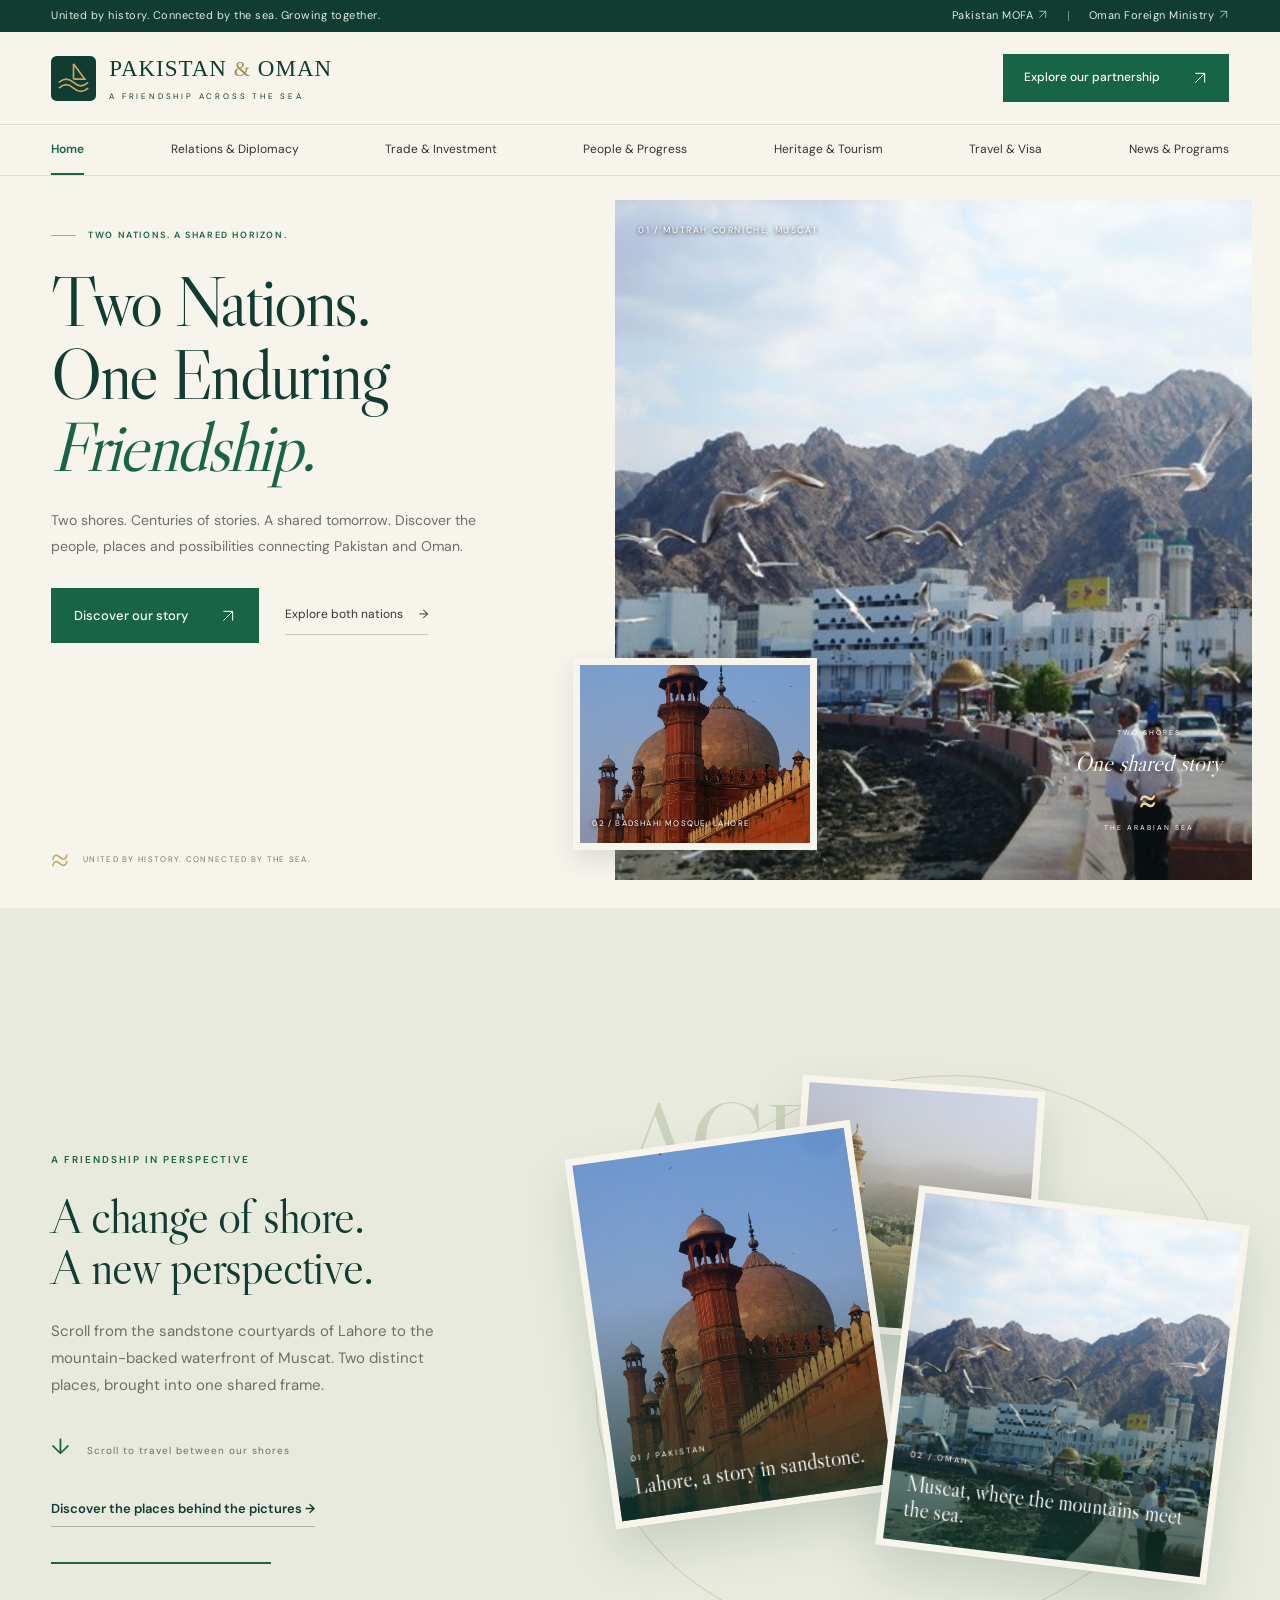
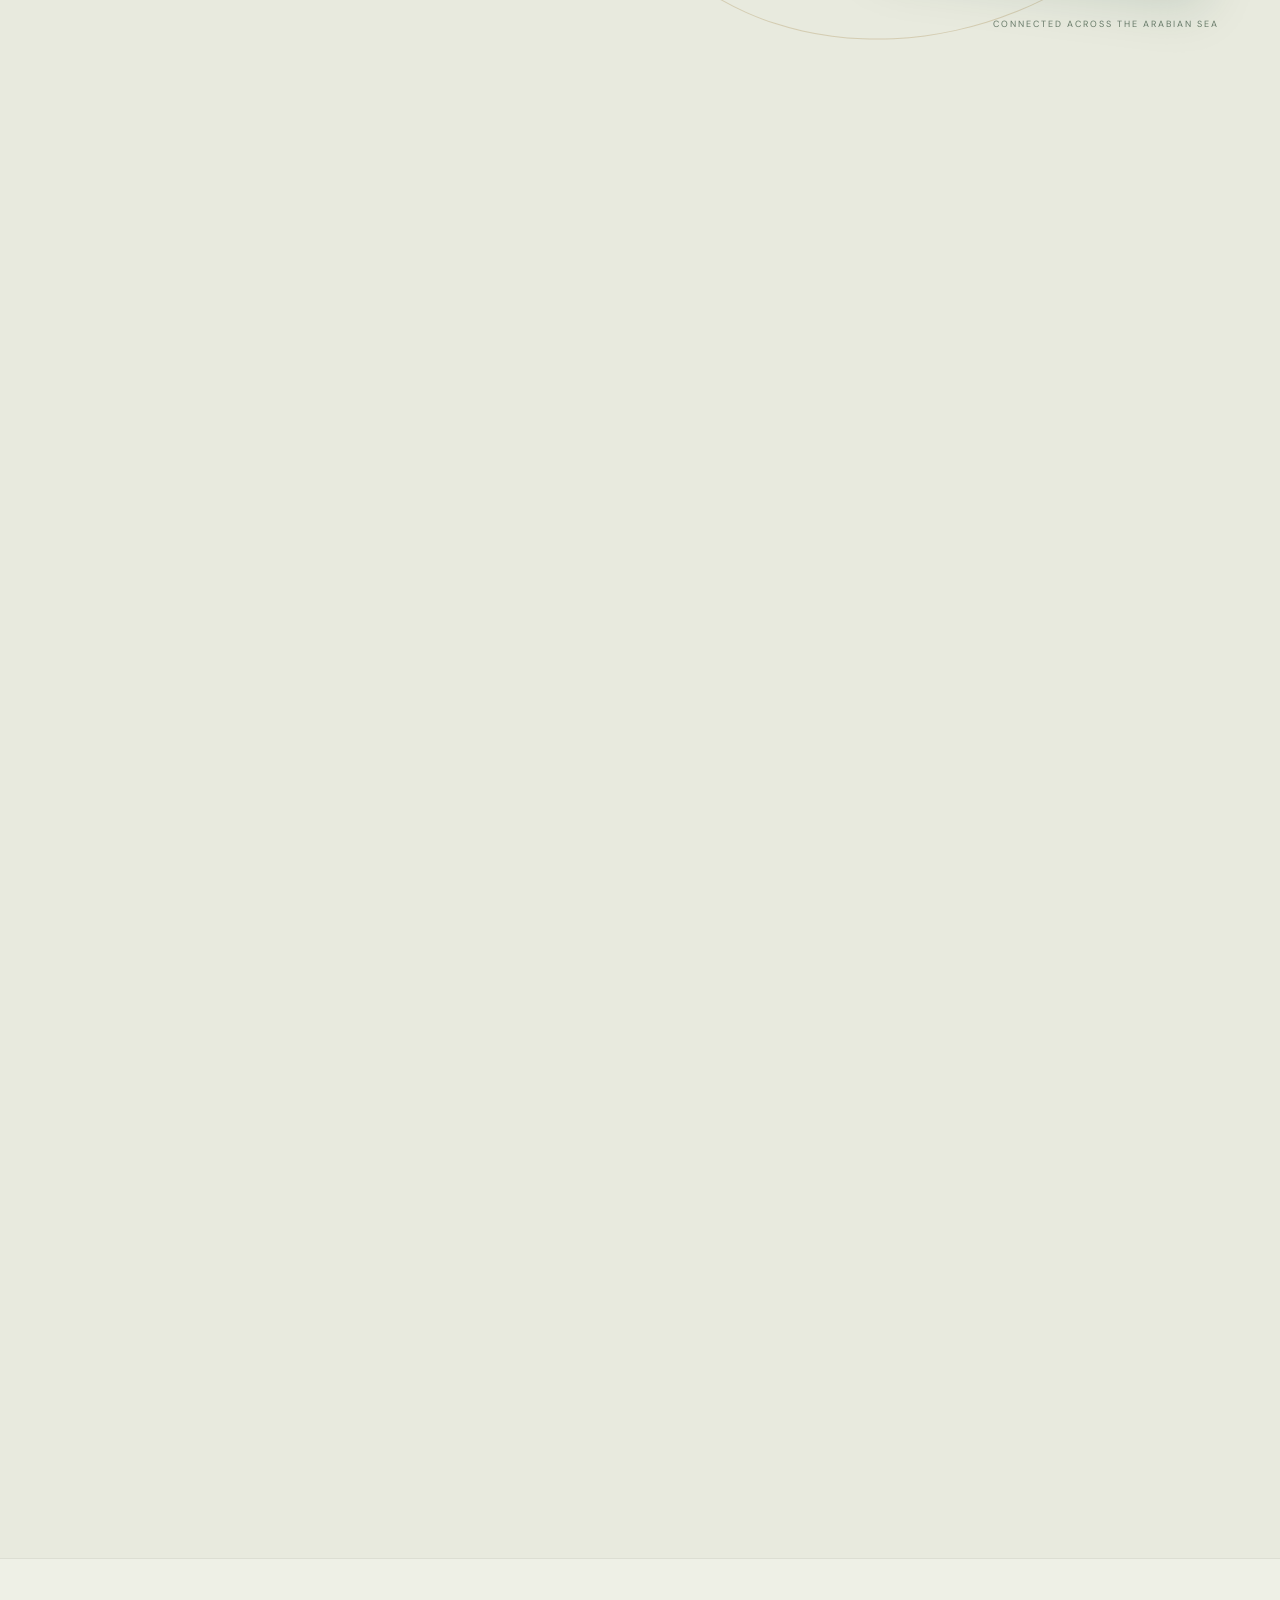
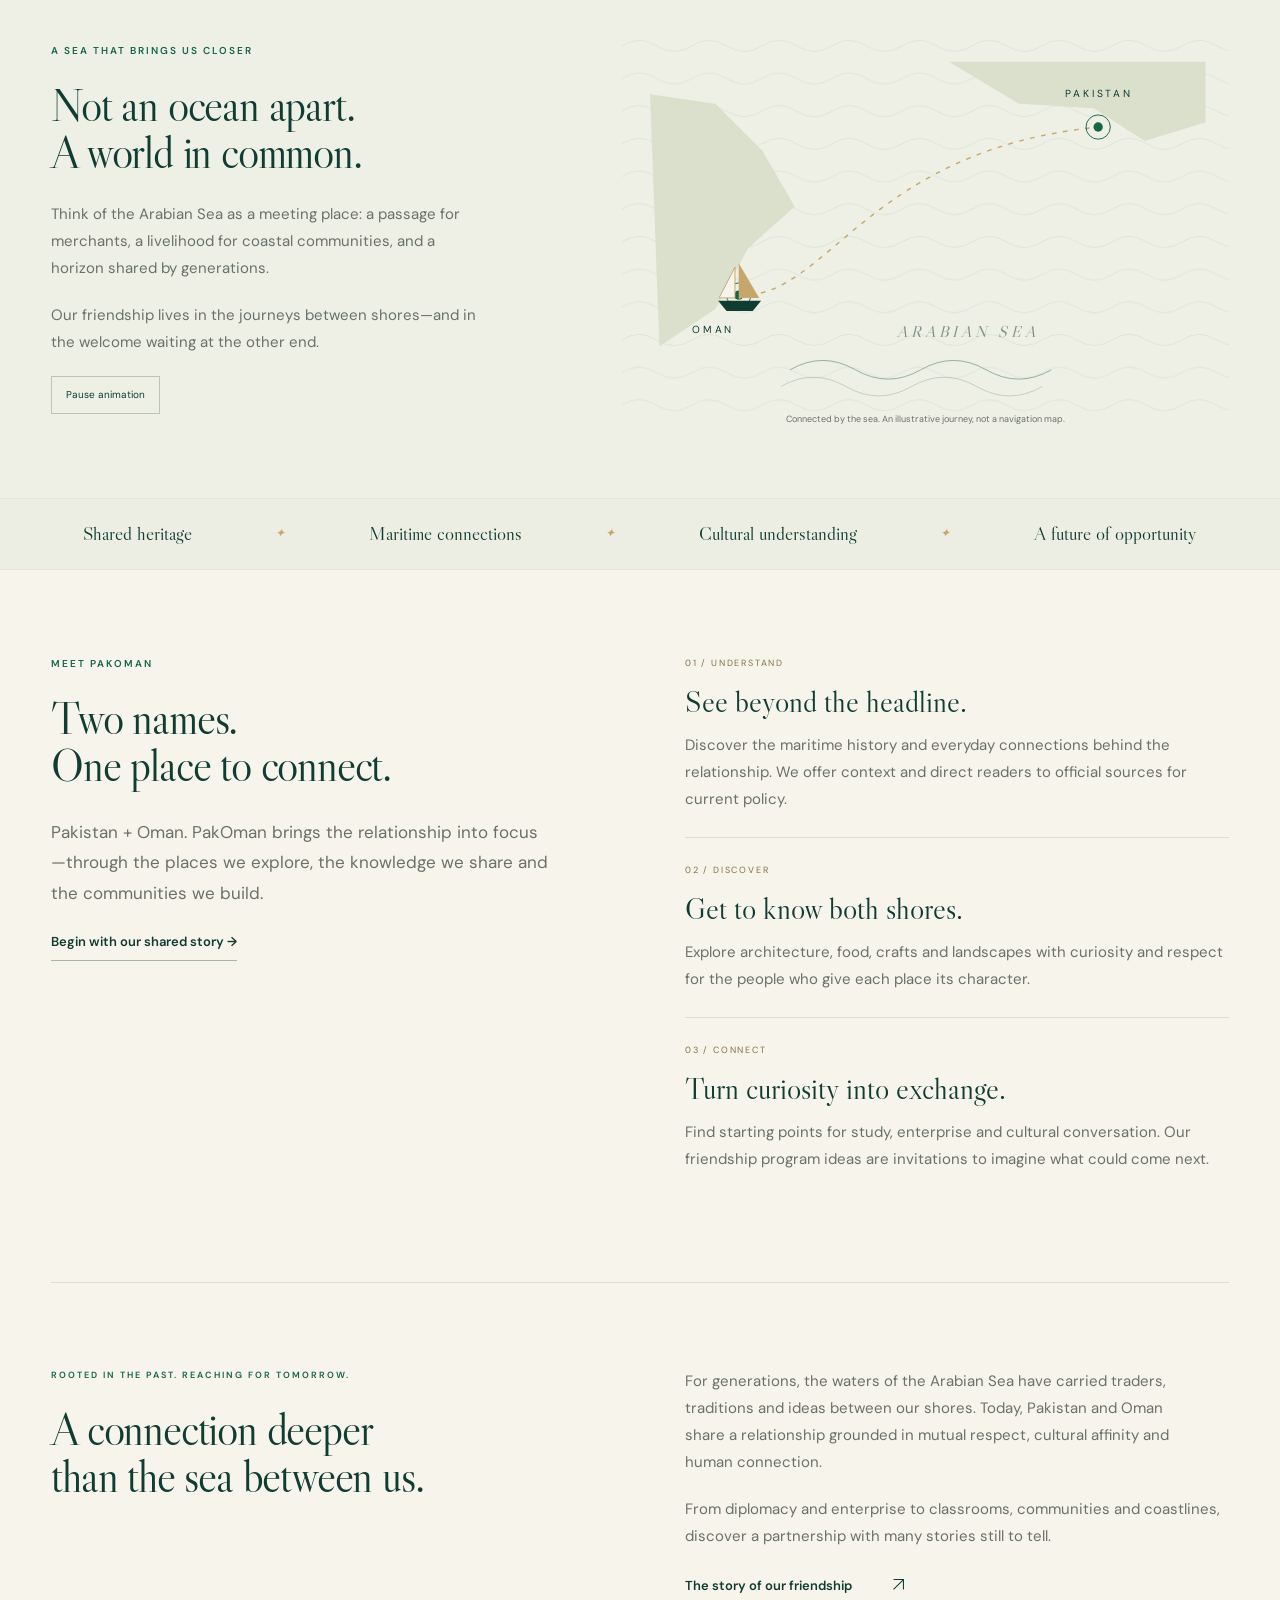
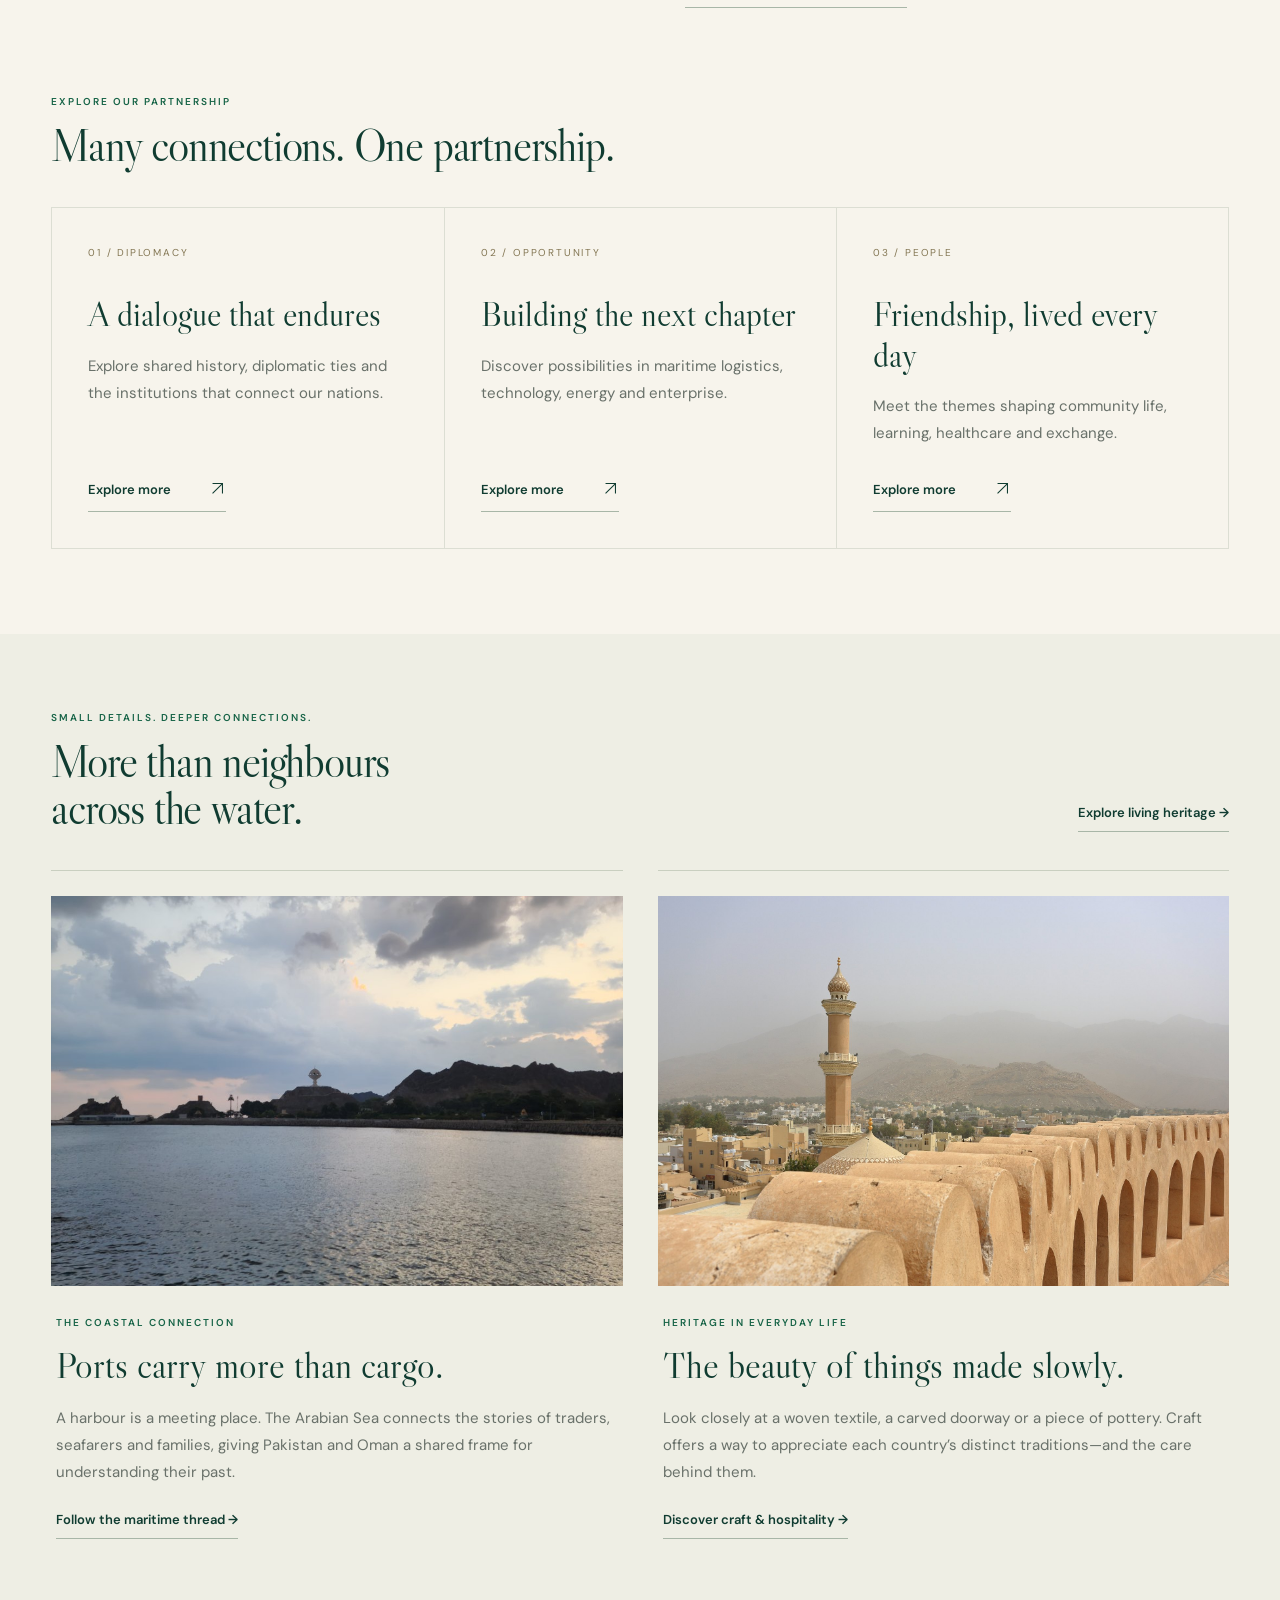
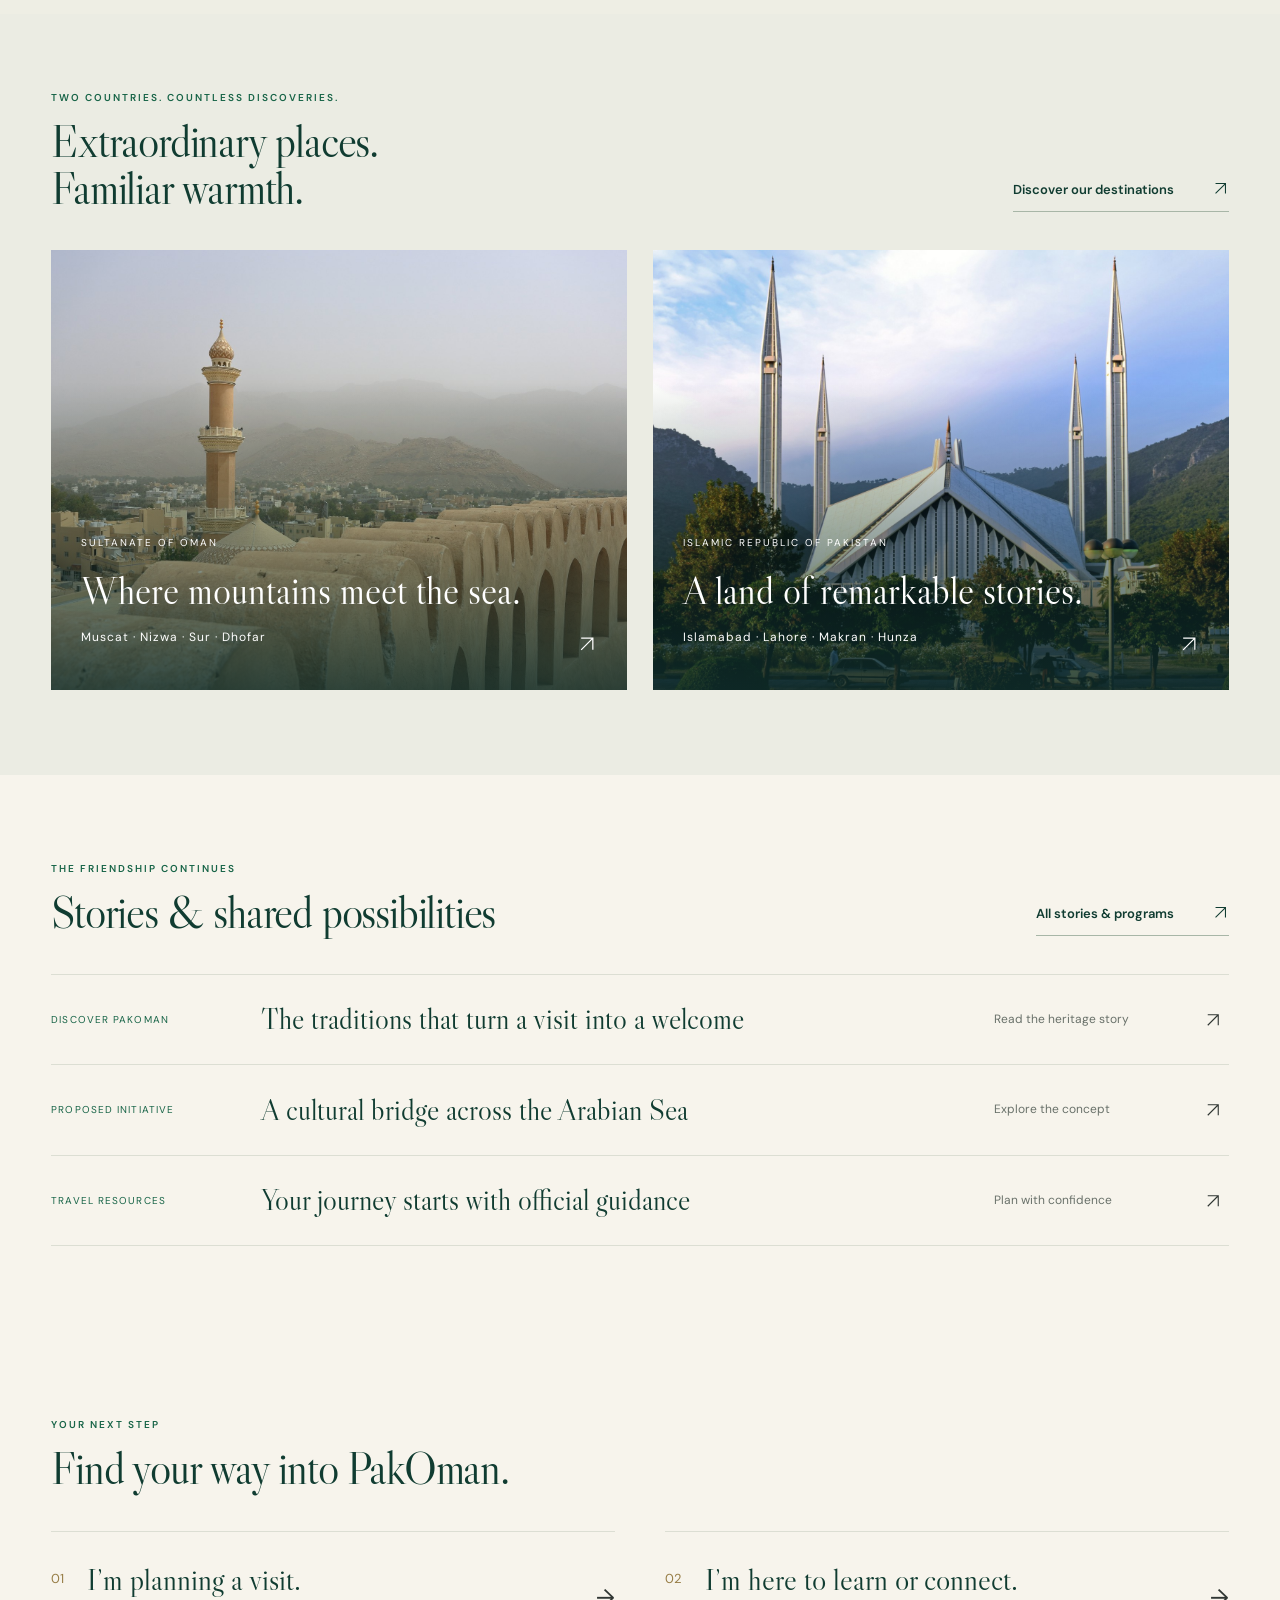
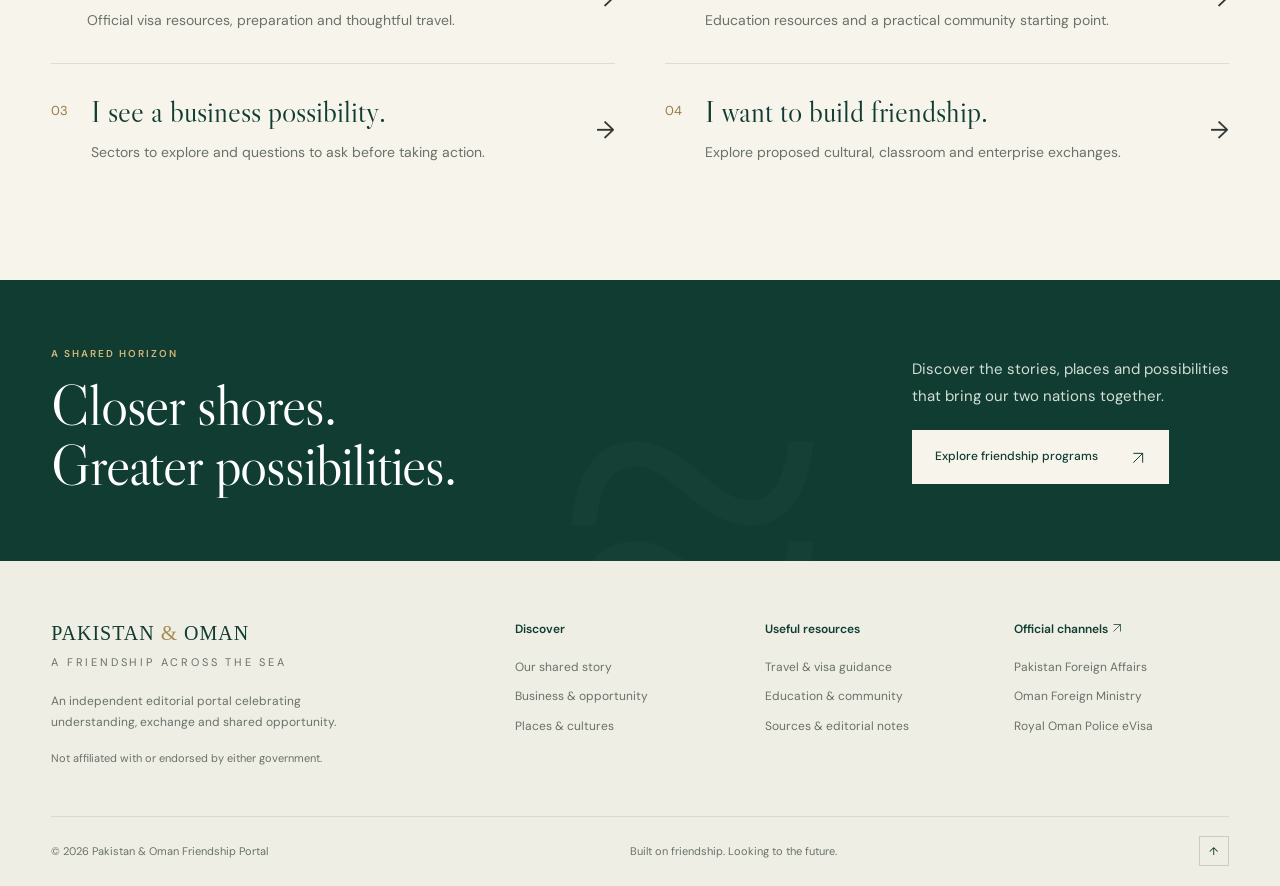
==== commit 2cd54ed9: "Expand PakOman stories, purpose and visitor resource guides" ====
--- a/index.html
+++ b/index.html
@@ -1 +1 @@
-<!doctype html><html lang="en"><head><meta charset="utf-8"><meta name="viewport" content="width=device-width,initial-scale=1"><meta name="description" content="Explore Pakistan and Oman: shared history, culture, travel and opportunities across the Arabian Sea."><meta name="theme-color" content="#103C31"><title>A Friendship Across the Sea | Pakistan & Oman</title><link rel="icon" href="assets/favicon.svg" type="image/svg+xml"><link rel="preconnect" href="https://fonts.googleapis.com"><link rel="preconnect" href="https://fonts.gstatic.com" crossorigin><link href="https://fonts.googleapis.com/css2?family=DM+Sans:wght@400;450;500;600;700&family=Libre+Caslon+Display&display=swap" rel="stylesheet"><link rel="stylesheet" href="assets/style.css"><script src="assets/site.js" defer></script></head><body><a class="skip" href="#main">Skip to content</a><div class="topbar"><div class="wrap"><span>United by history. Connected by the sea. Growing together.</span><span class="official"><a href="https://mofa.gov.pk/">Pakistan MOFA <svg class="arrow-icon" viewBox="0 0 24 24" aria-hidden="true" fill="none" stroke="currentColor" stroke-width="1.5"><path d="M5 19 19 5M5 5h14v14"/></svg></a><i></i><a href="https://www.fm.gov.om/">Oman Foreign Ministry <svg class="arrow-icon" viewBox="0 0 24 24" aria-hidden="true" fill="none" stroke="currentColor" stroke-width="1.5"><path d="M5 19 19 5M5 5h14v14"/></svg></a></span></div></div><header><div class="wrap masthead"><a class="brand" href="index.html" aria-label="Pakistan and Oman home"><img src="assets/favicon.svg" width="45" height="45" alt=""><span>PAKISTAN <em>&</em> OMAN<small>A FRIENDSHIP ACROSS THE SEA</small></span></a><a class="button header-cta" href="relations.html">Explore our partnership <span><svg class="arrow-icon" viewBox="0 0 24 24" aria-hidden="true" fill="none" stroke="currentColor" stroke-width="1.5"><path d="M5 19 19 5M5 5h14v14"/></svg></span></a><button class="menu-button" aria-expanded="false" aria-controls="navigation">Menu <span>☰</span></button></div><nav id="navigation" aria-label="Main navigation"><div class="wrap"><a href="index.html" aria-current="page">Home</a><a href="relations.html">Relations & Diplomacy</a><a href="trade.html">Trade & Investment</a><a href="people.html">People & Progress</a><a href="heritage.html">Heritage & Tourism</a><a href="travel.html">Travel & Visa</a><a href="news.html">News & Programs</a></div></nav></header><main id="main"><section class="hero"><div class="hero-copy"><p class="eyebrow"><span class="line"></span> TWO NATIONS. A SHARED HORIZON.</p><h1>Two Nations.<br>One Enduring<br><em>Friendship.</em></h1><p>Two shores. Centuries of stories. A shared tomorrow.<br class="desktop"> Discover the people, places and possibilities connecting<br class="desktop"> Pakistan and Oman.</p><div class="hero-buttons"><a class="button" href="relations.html">Discover our story <span><svg class="arrow-icon" viewBox="0 0 24 24" aria-hidden="true" fill="none" stroke="currentColor" stroke-width="1.5"><path d="M5 19 19 5M5 5h14v14"/></svg></span></a><a class="plain-link" href="heritage.html">Explore both nations <span>→</span></a></div><div class="hero-note"><span class="mini-wave">≈</span><span>UNITED BY HISTORY. CONNECTED BY THE SEA.</span></div></div><div class="hero-visual"><img class="hero-main" src="assets/photos/muscat-harbour.jpg" data-fallback="assets/oman-fallback.svg" alt="Mutrah Corniche and harbour in Muscat, Oman" width="1400" height="1000" loading="eager"><span class="photo-label">01 / MUTRAH CORNICHE, MUSCAT</span><div class="inset-photo"><img class="" src="assets/photos/badshahi-mosque.jpg" data-fallback="assets/pakistan-fallback.svg" alt="Red sandstone minaret and dome of Badshahi Mosque, Lahore" width="1400" height="1000" loading="eager"><span>02 / BADSHAHI MOSQUE, LAHORE</span></div><div class="sea-stamp">TWO SHORES<br><b>One shared story</b><span>≈</span>THE ARABIAN SEA</div></div></section><section class="scroll-voyage" aria-labelledby="voyage-title"><div class="voyage-stage"><div class="wrap voyage-layout"><div class="voyage-copy"><p class="eyebrow">A FRIENDSHIP IN PERSPECTIVE</p><h2 id="voyage-title">A change of shore.<br>A new perspective.</h2><p>Scroll from the sandstone courtyards of Lahore to the mountain-backed waterfront of Muscat. Two distinct places, brought into one shared frame.</p><p class="scroll-invitation"><span aria-hidden="true">↓</span> Scroll to travel between our shores</p><a class="text-link" href="heritage.html">Discover the places behind the pictures →</a><div class="voyage-progress" aria-hidden="true"><span></span></div></div><div class="voyage-scene" aria-label="Layered photographs of Pakistan and Oman"><div class="voyage-orbit" aria-hidden="true"></div><span class="voyage-backdrop" aria-hidden="true">ACROSS<br>THE SEA</span><figure class="voyage-photo voyage-nizwa"><img src="assets/photos/nizwa-fort.jpg" alt="Nizwa Fort’s curved battlements and the neighbouring mosque in Oman" width="1800" height="1190" loading="lazy"><figcaption><span>03 / SHARED CURIOSITY</span>A different view. A familiar welcome.</figcaption></figure><figure class="voyage-photo voyage-pakistan"><img src="assets/photos/badshahi-mosque.jpg" alt="Badshahi Mosque’s red sandstone dome and minaret in Lahore" width="818" height="1400" loading="lazy"><figcaption><span>01 / PAKISTAN</span>Lahore, a story in sandstone.</figcaption></figure><figure class="voyage-photo voyage-oman"><img src="assets/photos/muscat-harbour.jpg" alt="Mountains and white waterfront buildings along Mutrah Corniche in Muscat" width="1400" height="1000" loading="lazy"><figcaption><span>02 / OMAN</span>Muscat, where the mountains meet the sea.</figcaption></figure><span class="voyage-coordinate" aria-hidden="true">CONNECTED ACROSS THE ARABIAN SEA</span></div></div></div></section><section class="sea-story" aria-labelledby="sea-title"><div class="wrap sea-layout"><div><p class="eyebrow">A SEA THAT BRINGS US CLOSER</p><h2 id="sea-title">Not an ocean apart.<br>A world in common.</h2><p>Think of the Arabian Sea as a meeting place: a passage for merchants, a livelihood for coastal communities, and a horizon shared by generations.</p><p>Our friendship lives in the journeys between shores—and in the welcome waiting at the other end.</p><button class="motion-toggle" type="button" aria-pressed="false">Pause animation</button></div><figure class="route-graphic"><svg viewBox="0 0 650 410" role="img" aria-labelledby="route-title route-desc"><title id="route-title">A friendship across the Arabian Sea</title><desc id="route-desc">An illustrative maritime connection between Oman and Pakistan, with a dhow and flowing waves. This is not a navigation map or a scheduled shipping route.</desc><defs><path id="sea-route" d="M125 285C220 290 260 130 510 105"/><pattern id="sea-lines" width="75" height="35" patternUnits="userSpaceOnUse"><path d="M0 18q18-12 37 0t38 0" fill="none" stroke="#b0c6bb" stroke-width=".6"/></pattern></defs><rect width="650" height="410" fill="url(#sea-lines)" opacity=".5"/><path d="M30 70 100 80 150 130 185 190 135 235 100 300 40 340" fill="#dbe0cd"/><path d="m350 35 75 45 80 5 55 35 65-20V35" fill="#dbe0cd"/><use href="#sea-route" fill="none" stroke="#c6a66b" stroke-width="1.5" stroke-dasharray="5 7" class="route-line"/><circle cx="125" cy="285" r="5" fill="#176447"/><circle class="port-ring" cx="125" cy="285" r="13"/><circle cx="510" cy="105" r="5" fill="#176447"/><circle class="port-ring second" cx="510" cy="105" r="13"/><text x="75" y="326">OMAN</text><text x="475" y="73">PAKISTAN</text><text class="sea-name" x="295" y="330">ARABIAN SEA</text><g class="sailing-dhow"><path d="m-22 6h46l-9 11h-28z" fill="#103c31"/><path d="M0 5v-39L22 3H3" fill="#c6a66b"/><path d="M-4-30-21 3h17z" fill="#f7f4ec" stroke="#c6a66b"/></g><path class="wave wave-one" d="M180 365q35-20 70 0t70 0t70 0t70 0"/><path class="wave wave-two" d="M170 383q35-20 70 0t70 0t70 0t70 0"/></svg><figcaption>Connected by the sea. An illustrative journey, not a navigation map.</figcaption></figure></div></section><div class="values-strip"><div class="wrap"><span>Shared heritage</span><i>✦</i><span>Maritime connections</span><i>✦</i><span>Cultural understanding</span><i>✦</i><span>A future of opportunity</span></div></div><section class="section wrap story"><div><p class="eyebrow">ROOTED IN THE PAST. REACHING FOR TOMORROW.</p><h2>A connection deeper<br>than the sea between us.</h2></div><div><p>For generations, the waters of the Arabian Sea have carried traders, traditions and ideas between our shores. Today, Pakistan and Oman share a relationship grounded in mutual respect, cultural affinity and human connection.</p><p>From diplomacy and enterprise to classrooms, communities and coastlines, discover a partnership with many stories still to tell.</p><a class="text-link" href="relations.html">The story of our friendship <span><svg class="arrow-icon" viewBox="0 0 24 24" aria-hidden="true" fill="none" stroke="currentColor" stroke-width="1.5"><path d="M5 19 19 5M5 5h14v14"/></svg></span></a></div></section><section class="section wrap"><div class="section-heading"><div><p class="eyebrow">EXPLORE OUR PARTNERSHIP</p><h2>Many connections. One partnership.</h2></div></div><div class="cards"><article class="topic-card"><span class="card-number">01 / DIPLOMACY</span><h3>A dialogue that endures</h3><p>Explore shared history, diplomatic ties and the institutions that connect our nations.</p><a class="text-link" href="relations.html">Explore more <span><svg class="arrow-icon" viewBox="0 0 24 24" aria-hidden="true" fill="none" stroke="currentColor" stroke-width="1.5"><path d="M5 19 19 5M5 5h14v14"/></svg></span></a></article><article class="topic-card"><span class="card-number">02 / OPPORTUNITY</span><h3>Building the next chapter</h3><p>Discover possibilities in maritime logistics, technology, energy and enterprise.</p><a class="text-link" href="trade.html">Explore more <span><svg class="arrow-icon" viewBox="0 0 24 24" aria-hidden="true" fill="none" stroke="currentColor" stroke-width="1.5"><path d="M5 19 19 5M5 5h14v14"/></svg></span></a></article><article class="topic-card"><span class="card-number">03 / PEOPLE</span><h3>Friendship, lived every day</h3><p>Meet the themes shaping community life, learning, healthcare and exchange.</p><a class="text-link" href="people.html">Explore more <span><svg class="arrow-icon" viewBox="0 0 24 24" aria-hidden="true" fill="none" stroke="currentColor" stroke-width="1.5"><path d="M5 19 19 5M5 5h14v14"/></svg></span></a></article></div></section><section class="destination-section"><div class="wrap"><div class="section-heading"><div><p class="eyebrow">TWO COUNTRIES. COUNTLESS DISCOVERIES.</p><h2>Extraordinary places.<br>Familiar warmth.</h2></div><a class="text-link" href="heritage.html">Discover our destinations <span><svg class="arrow-icon" viewBox="0 0 24 24" aria-hidden="true" fill="none" stroke="currentColor" stroke-width="1.5"><path d="M5 19 19 5M5 5h14v14"/></svg></span></a></div><div class="destination-grid"><a class="destination" href="heritage.html#oman"><img class="" src="assets/photos/nizwa-fort.jpg" data-fallback="assets/oman-fallback.svg" alt="Battlements of Nizwa Fort overlooking the Friday Mosque and mountains" width="1400" height="1000" loading="lazy"><div><span>SULTANATE OF OMAN</span><h3>Where mountains meet the sea.</h3><p>Muscat · Nizwa · Sur · Dhofar <b><svg class="arrow-icon" viewBox="0 0 24 24" aria-hidden="true" fill="none" stroke="currentColor" stroke-width="1.5"><path d="M5 19 19 5M5 5h14v14"/></svg></b></p></div></a><a class="destination" href="heritage.html#pakistan"><img class="" src="assets/photos/faisal-mosque.jpg" data-fallback="assets/pakistan-fallback.svg" alt="Faisal Mosque against the Margalla Hills in Islamabad" width="1400" height="1000" loading="lazy"><div><span>ISLAMIC REPUBLIC OF PAKISTAN</span><h3>A land of remarkable stories.</h3><p>Islamabad · Lahore · Makran · Hunza <b><svg class="arrow-icon" viewBox="0 0 24 24" aria-hidden="true" fill="none" stroke="currentColor" stroke-width="1.5"><path d="M5 19 19 5M5 5h14v14"/></svg></b></p></div></a></div></div></section><section class="section wrap"><div class="section-heading"><div><p class="eyebrow">THE FRIENDSHIP CONTINUES</p><h2>Stories & shared possibilities</h2></div><a class="text-link" href="news.html">All stories & programs <span><svg class="arrow-icon" viewBox="0 0 24 24" aria-hidden="true" fill="none" stroke="currentColor" stroke-width="1.5"><path d="M5 19 19 5M5 5h14v14"/></svg></span></a></div><div class="news-list"><a href="news.html#agreement"><span class="news-type">DIPLOMATIC WATCH</span><h3>October 2026 cooperation announcements</h3><span>Source verification pending</span><b><svg class="arrow-icon" viewBox="0 0 24 24" aria-hidden="true" fill="none" stroke="currentColor" stroke-width="1.5"><path d="M5 19 19 5M5 5h14v14"/></svg></b></a><a href="news.html#programs"><span class="news-type">PROPOSED INITIATIVE</span><h3>A cultural bridge across the Arabian Sea</h3><span>Explore the concept</span><b><svg class="arrow-icon" viewBox="0 0 24 24" aria-hidden="true" fill="none" stroke="currentColor" stroke-width="1.5"><path d="M5 19 19 5M5 5h14v14"/></svg></b></a><a href="travel.html"><span class="news-type">TRAVEL RESOURCES</span><h3>Your journey starts with official guidance</h3><span>Plan with confidence</span><b><svg class="arrow-icon" viewBox="0 0 24 24" aria-hidden="true" fill="none" stroke="currentColor" stroke-width="1.5"><path d="M5 19 19 5M5 5h14v14"/></svg></b></a></div></section></main><section class="closing"><div class="wrap"><div><p class="eyebrow">A SHARED HORIZON</p><h2>Closer shores.<br>Greater possibilities.</h2></div><div><p>Discover the stories, places and possibilities<br>that bring our two nations together.</p><a class="button light" href="news.html#programs">Explore friendship programs <span><svg class="arrow-icon" viewBox="0 0 24 24" aria-hidden="true" fill="none" stroke="currentColor" stroke-width="1.5"><path d="M5 19 19 5M5 5h14v14"/></svg></span></a></div></div></section><footer><div class="wrap footer-grid"><div><a class="brand" href="index.html"><span>PAKISTAN <em>&</em> OMAN<small>A FRIENDSHIP ACROSS THE SEA</small></span></a><p>An independent editorial portal celebrating<br>understanding, exchange and shared opportunity.</p><small>Not affiliated with or endorsed by either government.</small></div><div><h3>Discover</h3><a href="relations.html">Our shared story</a><a href="trade.html">Business & opportunity</a><a href="heritage.html">Places & cultures</a></div><div><h3>Useful resources</h3><a href="travel.html">Travel & visa guidance</a><a href="people.html">Education & community</a><a href="news.html#sources">Sources & editorial notes</a></div><div><h3>Official channels <svg class="arrow-icon" viewBox="0 0 24 24" aria-hidden="true" fill="none" stroke="currentColor" stroke-width="1.5"><path d="M5 19 19 5M5 5h14v14"/></svg></h3><a href="https://mofa.gov.pk/">Pakistan Foreign Affairs</a><a href="https://www.fm.gov.om/">Oman Foreign Ministry</a><a href="https://evisa.rop.gov.om/">Royal Oman Police eVisa</a></div></div><div class="wrap footer-bottom"><span>© 2026 Pakistan & Oman Friendship Portal</span><span>Built on friendship. Looking to the future.</span><button class="back-top" aria-label="Back to top">↑</button></div></footer></body></html>+<!doctype html><html lang="en"><head><meta charset="utf-8"><meta name="viewport" content="width=device-width,initial-scale=1"><meta name="description" content="Explore Pakistan and Oman: shared history, culture, travel and opportunities across the Arabian Sea."><meta name="theme-color" content="#103C31"><title>A Friendship Across the Sea | Pakistan & Oman</title><link rel="icon" href="assets/favicon.svg" type="image/svg+xml"><link rel="preconnect" href="https://fonts.googleapis.com"><link rel="preconnect" href="https://fonts.gstatic.com" crossorigin><link href="https://fonts.googleapis.com/css2?family=DM+Sans:wght@400;450;500;600;700&family=Libre+Caslon+Display&display=swap" rel="stylesheet"><link rel="stylesheet" href="assets/style.css"><script src="assets/site.js" defer></script></head><body><a class="skip" href="#main">Skip to content</a><div class="topbar"><div class="wrap"><span>United by history. Connected by the sea. Growing together.</span><span class="official"><a href="https://mofa.gov.pk/">Pakistan MOFA <svg class="arrow-icon" viewBox="0 0 24 24" aria-hidden="true" fill="none" stroke="currentColor" stroke-width="1.5"><path d="M5 19 19 5M5 5h14v14"/></svg></a><i></i><a href="https://www.fm.gov.om/">Oman Foreign Ministry <svg class="arrow-icon" viewBox="0 0 24 24" aria-hidden="true" fill="none" stroke="currentColor" stroke-width="1.5"><path d="M5 19 19 5M5 5h14v14"/></svg></a></span></div></div><header><div class="wrap masthead"><a class="brand" href="index.html" aria-label="Pakistan and Oman home"><img src="assets/favicon.svg" width="45" height="45" alt=""><span>PAKISTAN <em>&</em> OMAN<small>A FRIENDSHIP ACROSS THE SEA</small></span></a><a class="button header-cta" href="relations.html">Explore our partnership <span><svg class="arrow-icon" viewBox="0 0 24 24" aria-hidden="true" fill="none" stroke="currentColor" stroke-width="1.5"><path d="M5 19 19 5M5 5h14v14"/></svg></span></a><button class="menu-button" aria-expanded="false" aria-controls="navigation">Menu <span>☰</span></button></div><nav id="navigation" aria-label="Main navigation"><div class="wrap"><a href="index.html" aria-current="page">Home</a><a href="relations.html">Relations & Diplomacy</a><a href="trade.html">Trade & Investment</a><a href="people.html">People & Progress</a><a href="heritage.html">Heritage & Tourism</a><a href="travel.html">Travel & Visa</a><a href="news.html">News & Programs</a></div></nav></header><main id="main"><section class="hero"><div class="hero-copy"><p class="eyebrow"><span class="line"></span> TWO NATIONS. A SHARED HORIZON.</p><h1>Two Nations.<br>One Enduring<br><em>Friendship.</em></h1><p>Two shores. Centuries of stories. A shared tomorrow.<br class="desktop"> Discover the people, places and possibilities connecting<br class="desktop"> Pakistan and Oman.</p><div class="hero-buttons"><a class="button" href="relations.html">Discover our story <span><svg class="arrow-icon" viewBox="0 0 24 24" aria-hidden="true" fill="none" stroke="currentColor" stroke-width="1.5"><path d="M5 19 19 5M5 5h14v14"/></svg></span></a><a class="plain-link" href="heritage.html">Explore both nations <span>→</span></a></div><div class="hero-note"><span class="mini-wave">≈</span><span>UNITED BY HISTORY. CONNECTED BY THE SEA.</span></div></div><div class="hero-visual"><img class="hero-main" src="assets/photos/muscat-harbour.jpg" data-fallback="assets/oman-fallback.svg" alt="Mutrah Corniche and harbour in Muscat, Oman" width="1400" height="1000" loading="eager"><span class="photo-label">01 / MUTRAH CORNICHE, MUSCAT</span><div class="inset-photo"><img class="" src="assets/photos/badshahi-mosque.jpg" data-fallback="assets/pakistan-fallback.svg" alt="Red sandstone minaret and dome of Badshahi Mosque, Lahore" width="1400" height="1000" loading="eager"><span>02 / BADSHAHI MOSQUE, LAHORE</span></div><div class="sea-stamp">TWO SHORES<br><b>One shared story</b><span>≈</span>THE ARABIAN SEA</div></div></section><section class="scroll-voyage" aria-labelledby="voyage-title"><div class="voyage-stage"><div class="wrap voyage-layout"><div class="voyage-copy"><p class="eyebrow">A FRIENDSHIP IN PERSPECTIVE</p><h2 id="voyage-title">A change of shore.<br>A new perspective.</h2><p>Scroll from the sandstone courtyards of Lahore to the mountain-backed waterfront of Muscat. Two distinct places, brought into one shared frame.</p><p class="scroll-invitation"><span aria-hidden="true">↓</span> Scroll to travel between our shores</p><a class="text-link" href="heritage.html">Discover the places behind the pictures →</a><div class="voyage-progress" aria-hidden="true"><span></span></div></div><div class="voyage-scene" aria-label="Layered photographs of Pakistan and Oman"><div class="voyage-orbit" aria-hidden="true"></div><span class="voyage-backdrop" aria-hidden="true">ACROSS<br>THE SEA</span><figure class="voyage-photo voyage-nizwa"><img src="assets/photos/nizwa-fort.jpg" alt="Nizwa Fort’s curved battlements and the neighbouring mosque in Oman" width="1800" height="1190" loading="lazy"><figcaption><span>03 / SHARED CURIOSITY</span>A different view. A familiar welcome.</figcaption></figure><figure class="voyage-photo voyage-pakistan"><img src="assets/photos/badshahi-mosque.jpg" alt="Badshahi Mosque’s red sandstone dome and minaret in Lahore" width="818" height="1400" loading="lazy"><figcaption><span>01 / PAKISTAN</span>Lahore, a story in sandstone.</figcaption></figure><figure class="voyage-photo voyage-oman"><img src="assets/photos/muscat-harbour.jpg" alt="Mountains and white waterfront buildings along Mutrah Corniche in Muscat" width="1400" height="1000" loading="lazy"><figcaption><span>02 / OMAN</span>Muscat, where the mountains meet the sea.</figcaption></figure><span class="voyage-coordinate" aria-hidden="true">CONNECTED ACROSS THE ARABIAN SEA</span></div></div></div></section><section class="sea-story" aria-labelledby="sea-title"><div class="wrap sea-layout"><div><p class="eyebrow">A SEA THAT BRINGS US CLOSER</p><h2 id="sea-title">Not an ocean apart.<br>A world in common.</h2><p>Think of the Arabian Sea as a meeting place: a passage for merchants, a livelihood for coastal communities, and a horizon shared by generations.</p><p>Our friendship lives in the journeys between shores—and in the welcome waiting at the other end.</p><button class="motion-toggle" type="button" aria-pressed="false">Pause animation</button></div><figure class="route-graphic"><svg viewBox="0 0 650 410" role="img" aria-labelledby="route-title route-desc"><title id="route-title">A friendship across the Arabian Sea</title><desc id="route-desc">An illustrative maritime connection between Oman and Pakistan, with a dhow and flowing waves. This is not a navigation map or a scheduled shipping route.</desc><defs><path id="sea-route" d="M125 285C220 290 260 130 510 105"/><pattern id="sea-lines" width="75" height="35" patternUnits="userSpaceOnUse"><path d="M0 18q18-12 37 0t38 0" fill="none" stroke="#b0c6bb" stroke-width=".6"/></pattern></defs><rect width="650" height="410" fill="url(#sea-lines)" opacity=".5"/><path d="M30 70 100 80 150 130 185 190 135 235 100 300 40 340" fill="#dbe0cd"/><path d="m350 35 75 45 80 5 55 35 65-20V35" fill="#dbe0cd"/><use href="#sea-route" fill="none" stroke="#c6a66b" stroke-width="1.5" stroke-dasharray="5 7" class="route-line"/><circle cx="125" cy="285" r="5" fill="#176447"/><circle class="port-ring" cx="125" cy="285" r="13"/><circle cx="510" cy="105" r="5" fill="#176447"/><circle class="port-ring second" cx="510" cy="105" r="13"/><text x="75" y="326">OMAN</text><text x="475" y="73">PAKISTAN</text><text class="sea-name" x="295" y="330">ARABIAN SEA</text><g class="sailing-dhow"><path d="m-22 6h46l-9 11h-28z" fill="#103c31"/><path d="M0 5v-39L22 3H3" fill="#c6a66b"/><path d="M-4-30-21 3h17z" fill="#f7f4ec" stroke="#c6a66b"/></g><path class="wave wave-one" d="M180 365q35-20 70 0t70 0t70 0t70 0"/><path class="wave wave-two" d="M170 383q35-20 70 0t70 0t70 0t70 0"/></svg><figcaption>Connected by the sea. An illustrative journey, not a navigation map.</figcaption></figure></div></section><div class="values-strip"><div class="wrap"><span>Shared heritage</span><i>✦</i><span>Maritime connections</span><i>✦</i><span>Cultural understanding</span><i>✦</i><span>A future of opportunity</span></div></div><section class="section wrap pakoman-about" id="about-pakoman" aria-labelledby="pakoman-title"><div class="about-heading"><p class="eyebrow">MEET PAKOMAN</p><h2 id="pakoman-title">Two names.<br>One place to connect.</h2><p class="lead">Pakistan + Oman. PakOman brings the relationship into focus—through the places we explore, the knowledge we share and the communities we build.</p><a class="text-link" href="relations.html">Begin with our shared story →</a></div><div class="about-values"><article><span>01 / UNDERSTAND</span><h3>See beyond the headline.</h3><p>Discover the maritime history and everyday connections behind the relationship. We offer context and direct readers to official sources for current policy.</p></article><article><span>02 / DISCOVER</span><h3>Get to know both shores.</h3><p>Explore architecture, food, crafts and landscapes with curiosity and respect for the people who give each place its character.</p></article><article><span>03 / CONNECT</span><h3>Turn curiosity into exchange.</h3><p>Find starting points for study, enterprise and cultural conversation. Our friendship program ideas are invitations to imagine what could come next.</p></article></div></section><section class="section wrap story"><div><p class="eyebrow">ROOTED IN THE PAST. REACHING FOR TOMORROW.</p><h2>A connection deeper<br>than the sea between us.</h2></div><div><p>For generations, the waters of the Arabian Sea have carried traders, traditions and ideas between our shores. Today, Pakistan and Oman share a relationship grounded in mutual respect, cultural affinity and human connection.</p><p>From diplomacy and enterprise to classrooms, communities and coastlines, discover a partnership with many stories still to tell.</p><a class="text-link" href="relations.html">The story of our friendship <span><svg class="arrow-icon" viewBox="0 0 24 24" aria-hidden="true" fill="none" stroke="currentColor" stroke-width="1.5"><path d="M5 19 19 5M5 5h14v14"/></svg></span></a></div></section><section class="section wrap"><div class="section-heading"><div><p class="eyebrow">EXPLORE OUR PARTNERSHIP</p><h2>Many connections. One partnership.</h2></div></div><div class="cards"><article class="topic-card"><span class="card-number">01 / DIPLOMACY</span><h3>A dialogue that endures</h3><p>Explore shared history, diplomatic ties and the institutions that connect our nations.</p><a class="text-link" href="relations.html">Explore more <span><svg class="arrow-icon" viewBox="0 0 24 24" aria-hidden="true" fill="none" stroke="currentColor" stroke-width="1.5"><path d="M5 19 19 5M5 5h14v14"/></svg></span></a></article><article class="topic-card"><span class="card-number">02 / OPPORTUNITY</span><h3>Building the next chapter</h3><p>Discover possibilities in maritime logistics, technology, energy and enterprise.</p><a class="text-link" href="trade.html">Explore more <span><svg class="arrow-icon" viewBox="0 0 24 24" aria-hidden="true" fill="none" stroke="currentColor" stroke-width="1.5"><path d="M5 19 19 5M5 5h14v14"/></svg></span></a></article><article class="topic-card"><span class="card-number">03 / PEOPLE</span><h3>Friendship, lived every day</h3><p>Meet the themes shaping community life, learning, healthcare and exchange.</p><a class="text-link" href="people.html">Explore more <span><svg class="arrow-icon" viewBox="0 0 24 24" aria-hidden="true" fill="none" stroke="currentColor" stroke-width="1.5"><path d="M5 19 19 5M5 5h14v14"/></svg></span></a></article></div></section><section class="pakoman-stories"><div class="wrap"><div class="section-heading"><div><p class="eyebrow">SMALL DETAILS. DEEPER CONNECTIONS.</p><h2>More than neighbours<br>across the water.</h2></div><a class="text-link" href="heritage.html#living-heritage">Explore living heritage →</a></div><div class="editorial-stories"><article><img src="assets/photos/mutrah-corniche.jpg" alt="The sea and mountains along Muscat’s corniche" width="1050" height="1400" loading="lazy"><div><p class="eyebrow">THE COASTAL CONNECTION</p><h3>Ports carry more than cargo.</h3><p>A harbour is a meeting place. The Arabian Sea connects the stories of traders, seafarers and families, giving Pakistan and Oman a shared frame for understanding their past.</p><a class="text-link" href="relations.html">Follow the maritime thread →</a></div></article><article><img src="assets/photos/nizwa-fort.jpg" alt="Nizwa Fort’s earthen-coloured battlements overlooking the town" width="1800" height="1190" loading="lazy"><div><p class="eyebrow">HERITAGE IN EVERYDAY LIFE</p><h3>The beauty of things made slowly.</h3><p>Look closely at a woven textile, a carved doorway or a piece of pottery. Craft offers a way to appreciate each country’s distinct traditions—and the care behind them.</p><a class="text-link" href="heritage.html#craft-stories">Discover craft & hospitality →</a></div></article></div></div></section><section class="destination-section"><div class="wrap"><div class="section-heading"><div><p class="eyebrow">TWO COUNTRIES. COUNTLESS DISCOVERIES.</p><h2>Extraordinary places.<br>Familiar warmth.</h2></div><a class="text-link" href="heritage.html">Discover our destinations <span><svg class="arrow-icon" viewBox="0 0 24 24" aria-hidden="true" fill="none" stroke="currentColor" stroke-width="1.5"><path d="M5 19 19 5M5 5h14v14"/></svg></span></a></div><div class="destination-grid"><a class="destination" href="heritage.html#oman"><img class="" src="assets/photos/nizwa-fort.jpg" data-fallback="assets/oman-fallback.svg" alt="Battlements of Nizwa Fort overlooking the Friday Mosque and mountains" width="1400" height="1000" loading="lazy"><div><span>SULTANATE OF OMAN</span><h3>Where mountains meet the sea.</h3><p>Muscat · Nizwa · Sur · Dhofar <b><svg class="arrow-icon" viewBox="0 0 24 24" aria-hidden="true" fill="none" stroke="currentColor" stroke-width="1.5"><path d="M5 19 19 5M5 5h14v14"/></svg></b></p></div></a><a class="destination" href="heritage.html#pakistan"><img class="" src="assets/photos/faisal-mosque.jpg" data-fallback="assets/pakistan-fallback.svg" alt="Faisal Mosque against the Margalla Hills in Islamabad" width="1400" height="1000" loading="lazy"><div><span>ISLAMIC REPUBLIC OF PAKISTAN</span><h3>A land of remarkable stories.</h3><p>Islamabad · Lahore · Makran · Hunza <b><svg class="arrow-icon" viewBox="0 0 24 24" aria-hidden="true" fill="none" stroke="currentColor" stroke-width="1.5"><path d="M5 19 19 5M5 5h14v14"/></svg></b></p></div></a></div></div></section><section class="section wrap"><div class="section-heading"><div><p class="eyebrow">THE FRIENDSHIP CONTINUES</p><h2>Stories & shared possibilities</h2></div><a class="text-link" href="news.html">All stories & programs <span><svg class="arrow-icon" viewBox="0 0 24 24" aria-hidden="true" fill="none" stroke="currentColor" stroke-width="1.5"><path d="M5 19 19 5M5 5h14v14"/></svg></span></a></div><div class="news-list"><a href="heritage.html#living-heritage"><span class="news-type">DISCOVER PAKOMAN</span><h3>The traditions that turn a visit into a welcome</h3><span>Read the heritage story</span><b><svg class="arrow-icon" viewBox="0 0 24 24" aria-hidden="true" fill="none" stroke="currentColor" stroke-width="1.5"><path d="M5 19 19 5M5 5h14v14"/></svg></b></a><a href="news.html#programs"><span class="news-type">PROPOSED INITIATIVE</span><h3>A cultural bridge across the Arabian Sea</h3><span>Explore the concept</span><b><svg class="arrow-icon" viewBox="0 0 24 24" aria-hidden="true" fill="none" stroke="currentColor" stroke-width="1.5"><path d="M5 19 19 5M5 5h14v14"/></svg></b></a><a href="travel.html"><span class="news-type">TRAVEL RESOURCES</span><h3>Your journey starts with official guidance</h3><span>Plan with confidence</span><b><svg class="arrow-icon" viewBox="0 0 24 24" aria-hidden="true" fill="none" stroke="currentColor" stroke-width="1.5"><path d="M5 19 19 5M5 5h14v14"/></svg></b></a></div></section><section class="section wrap" id="your-pakoman" aria-labelledby="journey-title"><div class="section-heading"><div><p class="eyebrow">YOUR NEXT STEP</p><h2 id="journey-title">Find your way into PakOman.</h2></div></div><div class="journey-links"><a href="travel.html"><span>01</span><div><h3>I’m planning a visit.</h3><p>Official visa resources, preparation and thoughtful travel.</p></div><b aria-hidden="true">→</b></a><a href="people.html#community-guide"><span>02</span><div><h3>I’m here to learn or connect.</h3><p>Education resources and a practical community starting point.</p></div><b aria-hidden="true">→</b></a><a href="trade.html"><span>03</span><div><h3>I see a business possibility.</h3><p>Sectors to explore and questions to ask before taking action.</p></div><b aria-hidden="true">→</b></a><a href="news.html#programs"><span>04</span><div><h3>I want to build friendship.</h3><p>Explore proposed cultural, classroom and enterprise exchanges.</p></div><b aria-hidden="true">→</b></a></div></section></main><section class="closing"><div class="wrap"><div><p class="eyebrow">A SHARED HORIZON</p><h2>Closer shores.<br>Greater possibilities.</h2></div><div><p>Discover the stories, places and possibilities<br>that bring our two nations together.</p><a class="button light" href="news.html#programs">Explore friendship programs <span><svg class="arrow-icon" viewBox="0 0 24 24" aria-hidden="true" fill="none" stroke="currentColor" stroke-width="1.5"><path d="M5 19 19 5M5 5h14v14"/></svg></span></a></div></div></section><footer><div class="wrap footer-grid"><div><a class="brand" href="index.html"><span>PAKISTAN <em>&</em> OMAN<small>A FRIENDSHIP ACROSS THE SEA</small></span></a><p>An independent editorial portal celebrating<br>understanding, exchange and shared opportunity.</p><small>Not affiliated with or endorsed by either government.</small></div><div><h3>Discover</h3><a href="relations.html">Our shared story</a><a href="trade.html">Business & opportunity</a><a href="heritage.html">Places & cultures</a></div><div><h3>Useful resources</h3><a href="travel.html">Travel & visa guidance</a><a href="people.html">Education & community</a><a href="news.html#sources">Sources & editorial notes</a></div><div><h3>Official channels <svg class="arrow-icon" viewBox="0 0 24 24" aria-hidden="true" fill="none" stroke="currentColor" stroke-width="1.5"><path d="M5 19 19 5M5 5h14v14"/></svg></h3><a href="https://mofa.gov.pk/">Pakistan Foreign Affairs</a><a href="https://www.fm.gov.om/">Oman Foreign Ministry</a><a href="https://evisa.rop.gov.om/">Royal Oman Police eVisa</a></div></div><div class="wrap footer-bottom"><span>© 2026 Pakistan & Oman Friendship Portal</span><span>Built on friendship. Looking to the future.</span><button class="back-top" aria-label="Back to top">↑</button></div></footer></body></html>
--- a/assets/style.css
+++ b/assets/style.css
@@ -60,3 +60,49 @@
 @media(max-height:730px){.scroll-depth-enabled .voyage-stage{position:relative;height:auto;min-height:0;padding:45px 0}.scroll-depth-enabled .scroll-voyage{height:auto}.scroll-depth-enabled .voyage-photo,.scroll-depth-enabled .voyage-backdrop,.scroll-depth-enabled .voyage-progress span{animation-range:entry 10% exit 90%}}
 @media(prefers-reduced-motion:reduce){.scroll-depth-enabled .scroll-voyage{height:auto}.scroll-depth-enabled .voyage-stage{position:relative;height:auto;min-height:0}.scroll-invitation{display:none}.voyage-photo,.hero-main,.inset-photo{will-change:auto!important}}
 @media print{.scroll-depth-enabled .scroll-voyage{height:auto}.scroll-depth-enabled .voyage-stage{position:relative;height:auto}.voyage-photo{box-shadow:none}.scroll-invitation{display:none}}
+/* Desktop and laptop composition: readable copy, aligned columns, height-aware scenes. */
+@media screen and (min-width:1024px){
+ .wrap{max-width:1480px;width:calc(100% - clamp(64px,8vw,120px))}
+ .topbar{font-size:11px}.topbar .wrap{min-height:32px}
+ .masthead{min-height:92px}nav a{font-size:12px;padding:14px 0}
+ .header-cta{font-size:12px;padding:12px 20px}
+ .hero{max-width:1600px;grid-template-columns:1fr 1.08fr;min-height:0}
+ .hero-copy{padding:52px 40px 32px clamp(32px,4vw,60px)}
+ .hero h1{font-size:clamp(70px,5.4vw,96px);line-height:1.04;letter-spacing:-2.6px;margin-bottom:24px}
+ .hero .eyebrow{font-size:9px;letter-spacing:1.6px}
+ .hero-copy>p:not(.eyebrow){font-size:14px;line-height:1.85;max-width:470px}
+ .hero-copy .desktop{display:none}.hero-buttons{gap:26px}.hero-buttons .button{font-size:13px;padding:15px 22px}.plain-link{font-size:12px}
+ .hero-note{font-size:8px;letter-spacing:1.3px;padding-top:25px}
+ .hero-visual{min-height:clamp(520px,calc(100svh - 218px),680px);margin:24px 28px 28px 0}
+ .inset-photo{width:clamp(220px,19vw,300px);height:clamp(175px,15vw,235px);left:-42px;bottom:30px}
+ .photo-label{font-size:9px}.inset-photo span{font-size:8px}.sea-stamp{right:30px;bottom:45px}
+ .story{gap:clamp(50px,7vw,110px)}.story p,.feature-split p:not(.eyebrow),.topic-card p,.timeline p,.place-card p,.visa-card p,.notice p,.section-description,.sea-layout p:not(.eyebrow){font-size:15px}
+ .story p,.feature-split p:not(.eyebrow){max-width:64ch}
+ .eyebrow{font-size:10px}.topic-card{padding:36px;min-height:340px}.topic-card h3{font-size:34px}.card-number{font-size:10px}
+ .text-link{font-size:13px}.section-heading>.text-link{font-size:13px;white-space:nowrap}
+ .destination{min-height:440px}.destination h3{font-size:38px}.destination span{font-size:10px}.destination p{font-size:12px}
+ .news-list>a{grid-template-columns:190px minmax(0,1fr) 190px 25px}.news-list h3{font-size:29px}.news-type{font-size:10px}.news-list a>span:nth-last-child(2){font-size:12px}
+ .closing p:not(.eyebrow){font-size:15px}.footer-grid p,.footer-grid>div>a:not(.brand){font-size:12px}.footer-grid h3{font-size:12px}.footer-grid small,.footer-bottom{font-size:11px}
+ .page-intro{padding-top:68px}.lead{font-size:19px;max-width:760px}.feature-image{height:460px}.place-card img{height:340px}
+ .faq summary{font-size:18px}.faq details p,.checklist label,.steps{font-size:15px}.article-feature article>p:not(.lead):not(.eyebrow){font-size:16px}
+ .scroll-depth-enabled .voyage-stage{min-height:0;height:100svh}.voyage-layout{grid-template-columns:.85fr 1.15fr;gap:65px;min-height:0}
+ .voyage-copy h2{font-size:clamp(48px,3.8vw,68px)}.voyage-copy>p:not(.eyebrow){font-size:15px;max-width:390px}
+ .voyage-scene{height:clamp(450px,61svh,620px)}.voyage-pakistan{height:68%;top:10%}.voyage-oman{height:66%;top:22%}.voyage-nizwa{height:46%}
+ .voyage-coordinate{font-size:9px}.voyage-photo figcaption{font-size:clamp(22px,1.7vw,29px)}.voyage-backdrop{font-size:clamp(100px,9vw,150px)}
+}
+@media screen and (min-width:1024px) and (max-height:800px){
+ .masthead{min-height:80px}nav a{padding:12px 0}.hero-copy{padding-top:32px;padding-bottom:22px}.hero h1{font-size:clamp(65px,5.1vw,82px);margin-bottom:18px}
+ .hero .eyebrow{margin-bottom:17px}.hero-copy>p:not(.eyebrow){font-size:13px;margin-bottom:14px}.hero-note{padding-top:17px}
+ .hero-visual{min-height:470px;margin-top:20px;margin-bottom:20px}.hero-buttons .button{padding:12px 18px}
+ .scroll-depth-enabled .scroll-voyage{height:220svh}.scroll-depth-enabled .voyage-stage{position:sticky;top:0;height:100svh;min-height:0;padding:25px 0}
+ .voyage-layout{min-height:0;gap:50px}.voyage-scene{height:clamp(350px,65svh,500px)}.voyage-copy h2{font-size:clamp(43px,3.6vw,57px);margin-bottom:20px}
+ .voyage-copy>p:not(.eyebrow){font-size:14px}.voyage-copy .eyebrow{margin-bottom:17px}.voyage-progress{margin-top:22px}.scroll-invitation{margin:20px 0}
+ .scroll-depth-enabled .voyage-photo,.scroll-depth-enabled .voyage-backdrop,.scroll-depth-enabled .voyage-progress span{animation-range:contain 0% contain 100%}
+}
+@media screen and (min-width:1800px){.hero-copy{padding-top:65px}.hero-buttons{margin-top:18px}.section{padding-top:100px;padding-bottom:100px}.hero-visual{margin-right:34px}.story+.section{padding-top:0}}
+@media screen and (min-width:1024px) and (prefers-reduced-motion:reduce){.scroll-depth-enabled .scroll-voyage{height:auto}.scroll-depth-enabled .voyage-stage{position:relative;height:auto;padding:60px 0}}
+/* PakOman editorial content. */
+.pakoman-about{display:grid;grid-template-columns:1fr 1fr;gap:90px;border-bottom:1px solid var(--line)}.about-heading h2{margin-bottom:28px}.about-heading .lead{font-size:17px;max-width:500px}.about-values article{padding:24px 0;border-top:1px solid var(--line)}.about-values article:first-child{padding-top:0;border-top:0}.about-values article>span,.essay-label{font-size:9px;letter-spacing:1.8px;color:#867044;display:block;margin-bottom:13px}.about-values h3{font-size:30px;margin-bottom:12px}.about-values p{font-size:14px;color:var(--muted);margin-bottom:0}.pakoman-stories{background:#eeeee4;padding:75px 0}.editorial-stories{display:grid;grid-template-columns:1fr 1fr;gap:35px}.editorial-stories article{border-top:1px solid #c9cfc0;padding-top:25px}.editorial-stories img{width:100%;height:330px;object-fit:cover;display:block}.editorial-stories article>div{padding:28px 5px 0}.editorial-stories .eyebrow{margin-bottom:12px}.editorial-stories h3{font-size:37px;margin-bottom:18px}.editorial-stories p:not(.eyebrow){font-size:14px;color:var(--muted);max-width:59ch}.journey-links{display:grid;grid-template-columns:1fr 1fr;column-gap:50px}.journey-links>a{display:flex;align-items:center;gap:23px;padding:30px 0;border-top:1px solid var(--line)}.journey-links>a>span{font:13px var(--sans);color:#977d46;align-self:flex-start;margin-top:8px}.journey-links h3{font-size:30px;margin-bottom:10px}.journey-links p{font-size:13px;color:var(--muted);margin:0}.journey-links b{font-size:24px;font-weight:400;margin-left:auto}.journey-links>a:hover h3{color:var(--green)}.living-heritage{border-top:1px solid var(--line)}.heritage-essays{display:grid;grid-template-columns:repeat(3,1fr);gap:40px;margin-top:45px}.heritage-essays h3{font-size:32px;margin-bottom:22px}.heritage-essays p{font-size:14px;color:var(--muted)}.community-grid{display:grid;grid-template-columns:1fr 1fr;gap:35px 55px}.community-grid article{border-top:1px solid var(--line);padding-top:28px}.community-grid h3{font-size:31px;margin-bottom:18px}.community-grid p{font-size:14px;color:var(--muted)}
+@media(min-width:1024px){.about-values p,.editorial-stories p:not(.eyebrow),.heritage-essays p,.community-grid p{font-size:15px}.editorial-stories img{height:390px}.journey-links p{font-size:14px}}
+@media(max-width:800px){.pakoman-about{gap:35px}.editorial-stories{gap:25px}.editorial-stories img{height:270px}.editorial-stories h3{font-size:31px}.journey-links{column-gap:25px}.journey-links>a{gap:15px}.journey-links h3{font-size:26px}.heritage-essays{grid-template-columns:1fr;gap:25px}.heritage-essays article{border-top:1px solid var(--line);padding-top:25px}.heritage-essays p{max-width:70ch}.community-grid{gap:30px}}
+@media(max-width:560px){.pakoman-about{grid-template-columns:1fr;gap:35px}.about-heading .lead{font-size:15px}.about-values h3{font-size:31px}.pakoman-stories{padding:45px 0}.editorial-stories,.journey-links,.community-grid{grid-template-columns:1fr}.editorial-stories{gap:35px}.editorial-stories img{height:300px}.editorial-stories h3{font-size:34px}.journey-links h3{font-size:29px}.heritage-essays{margin-top:30px}.community-grid{gap:30px}.community-grid h3{font-size:32px}}
